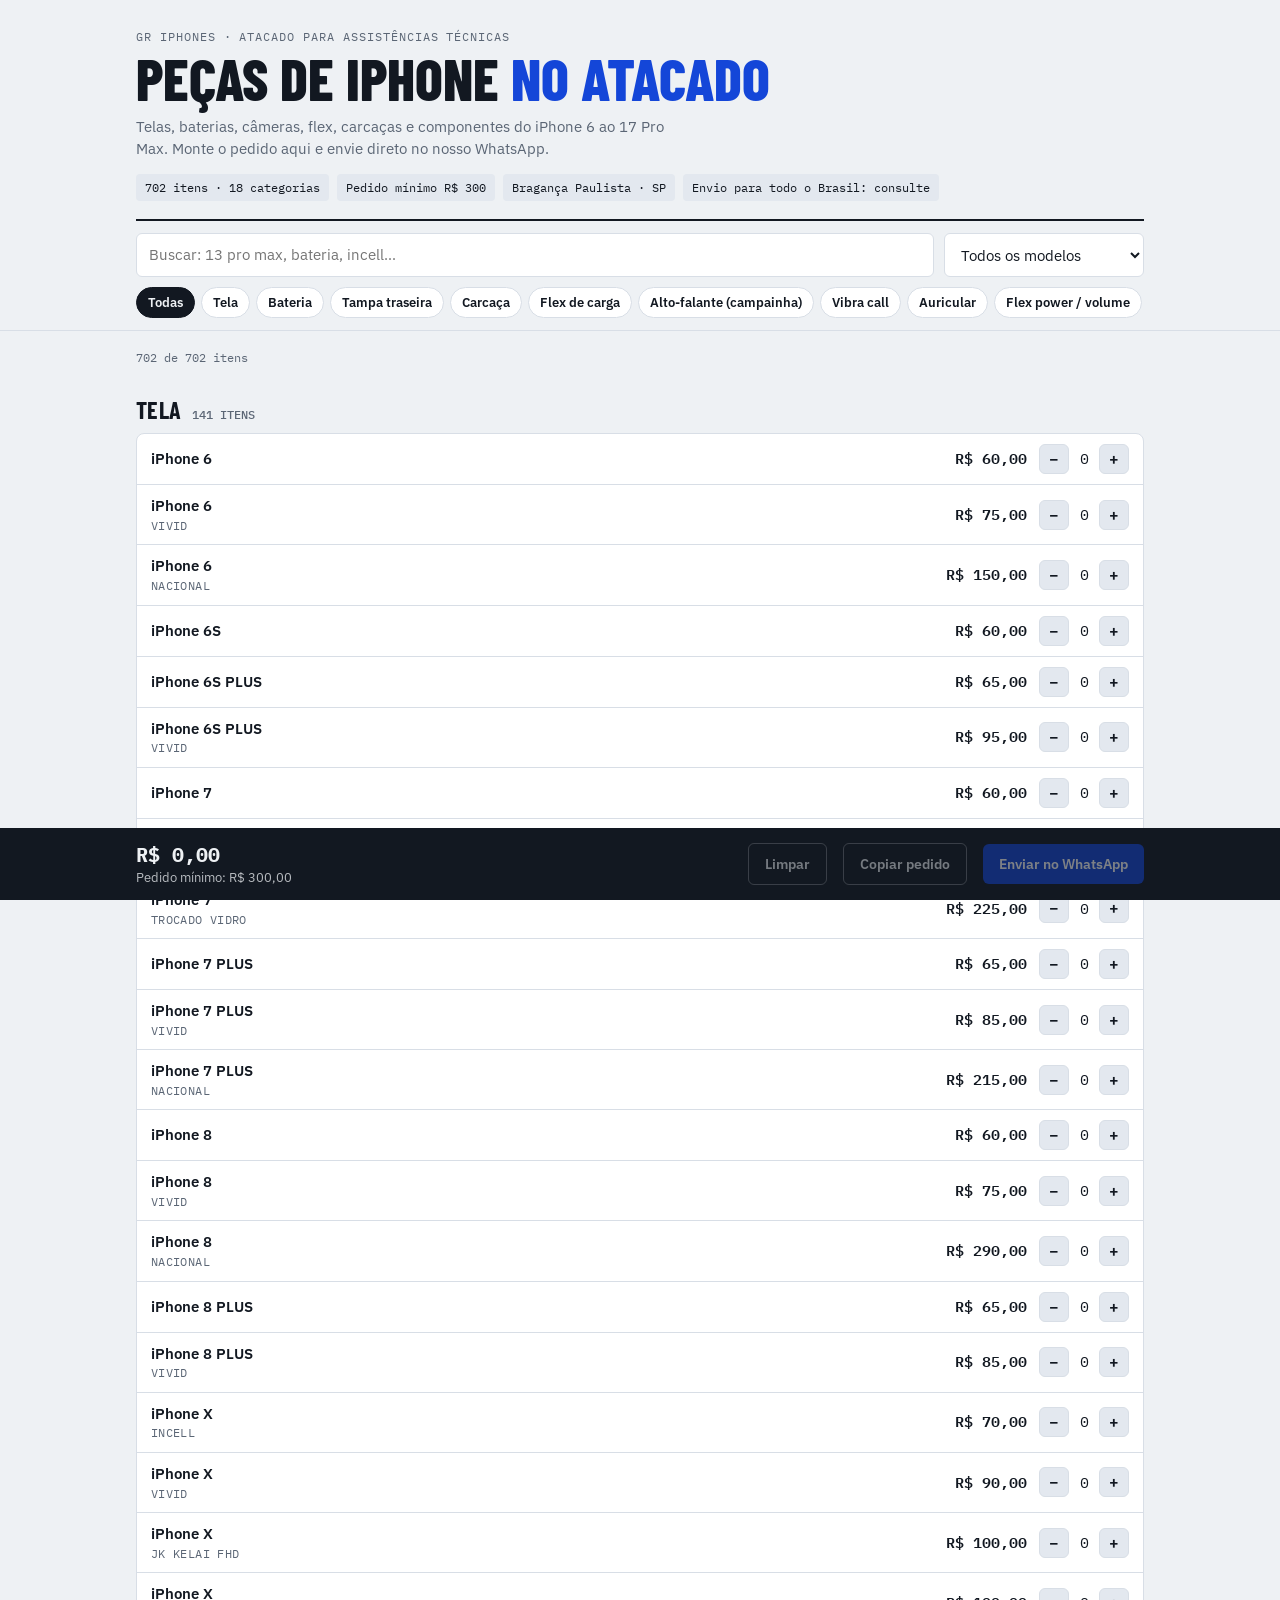
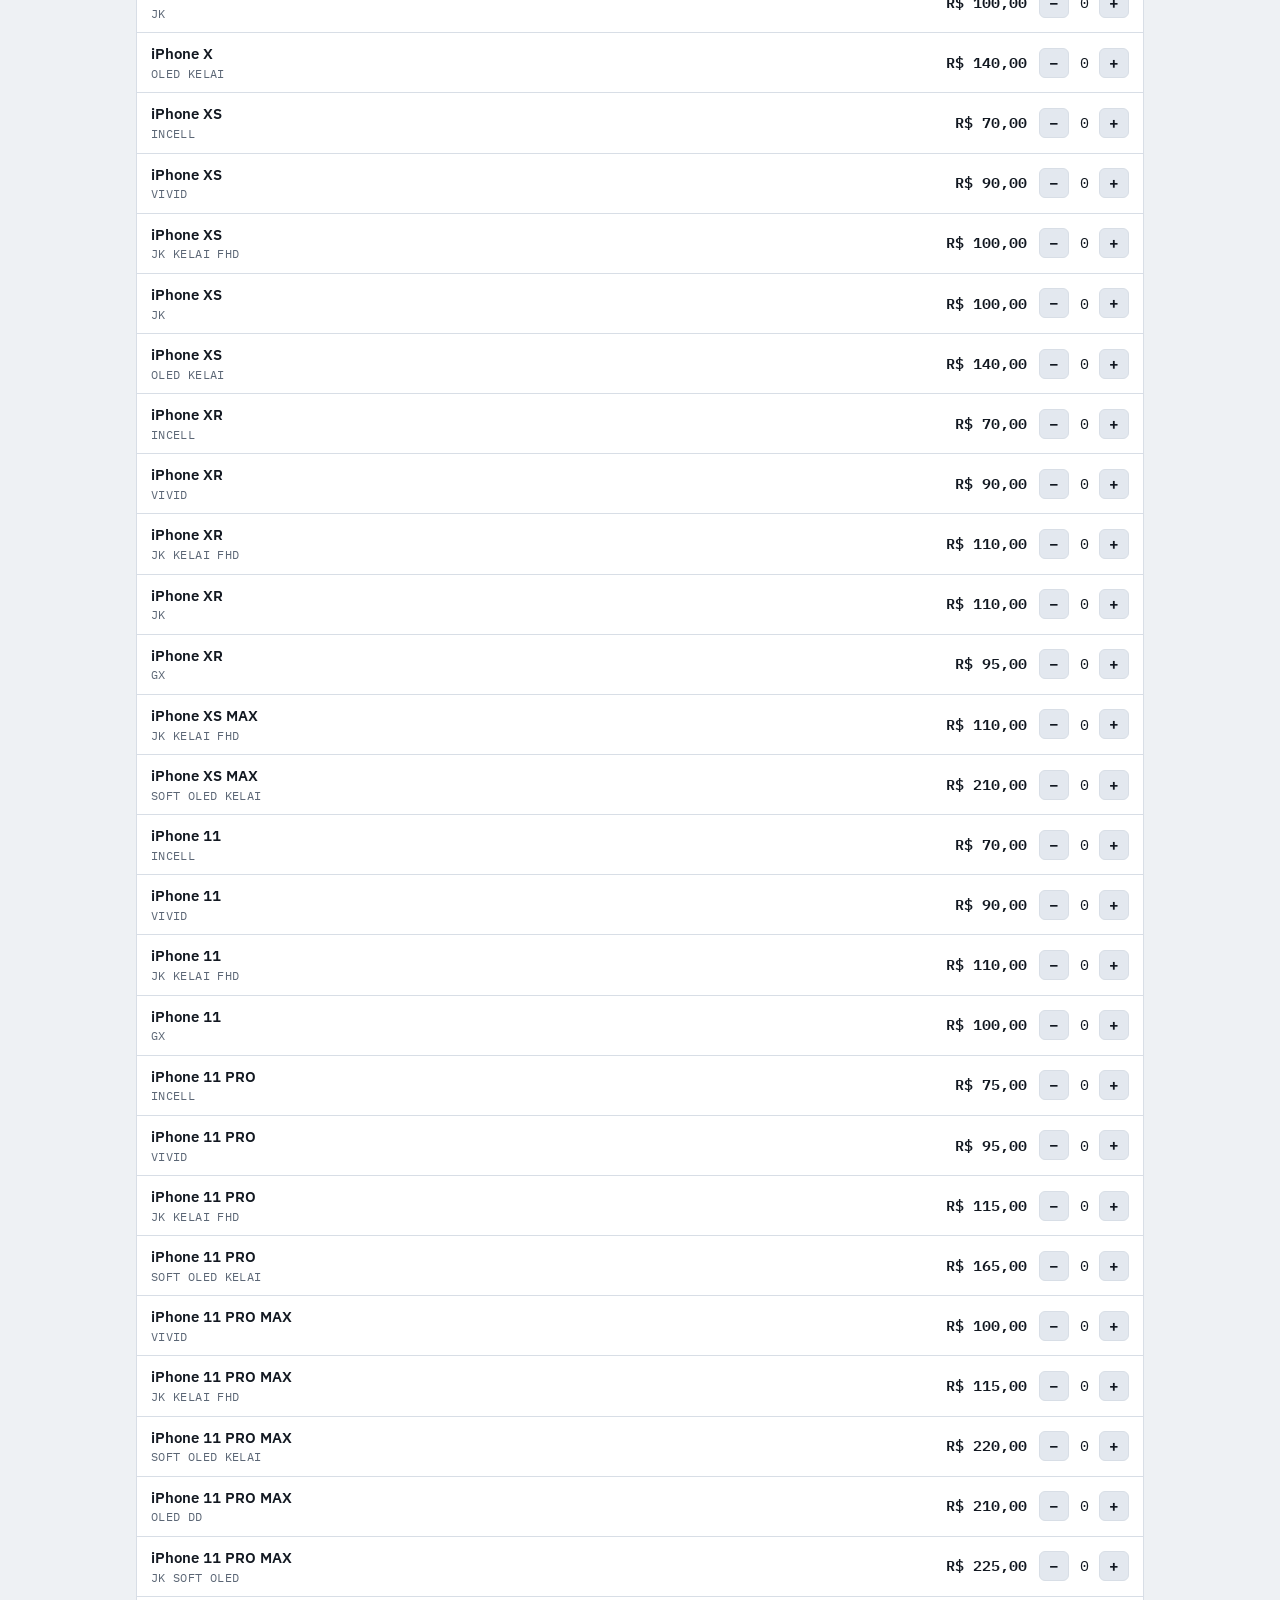
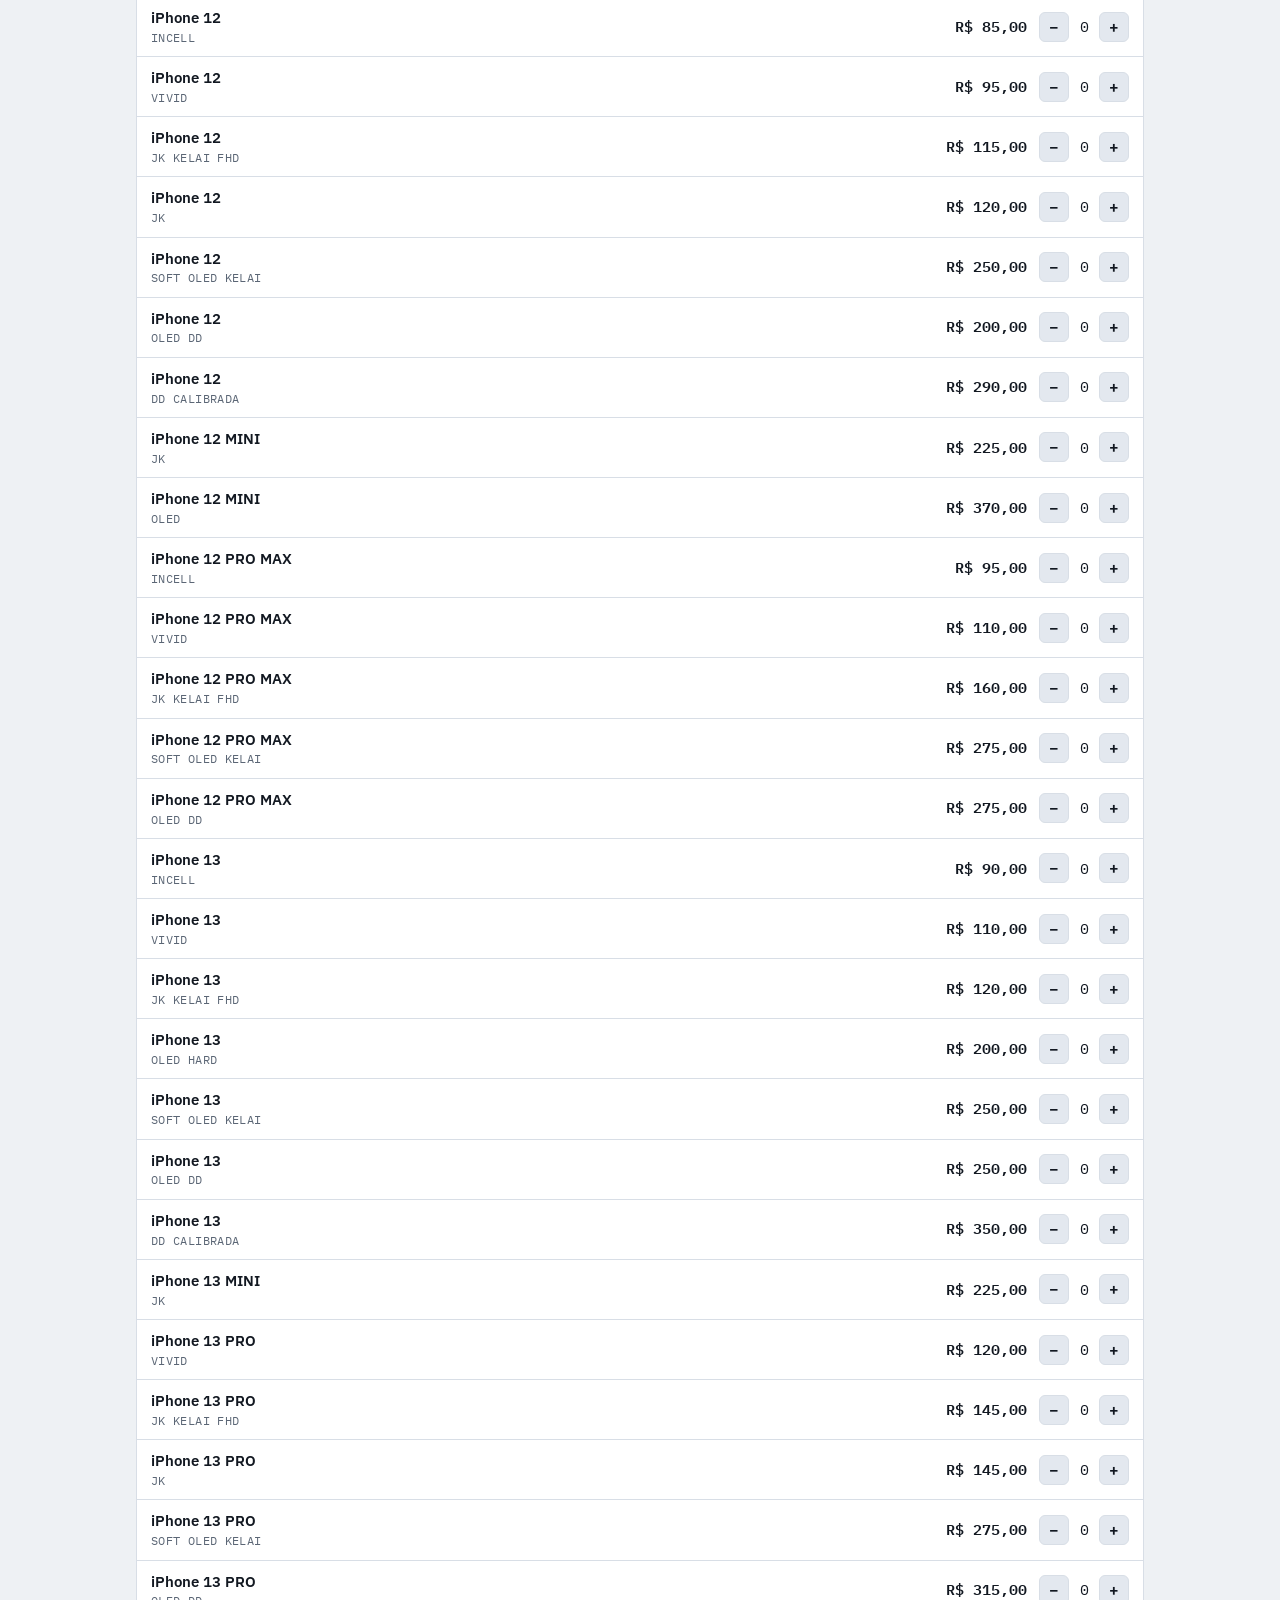
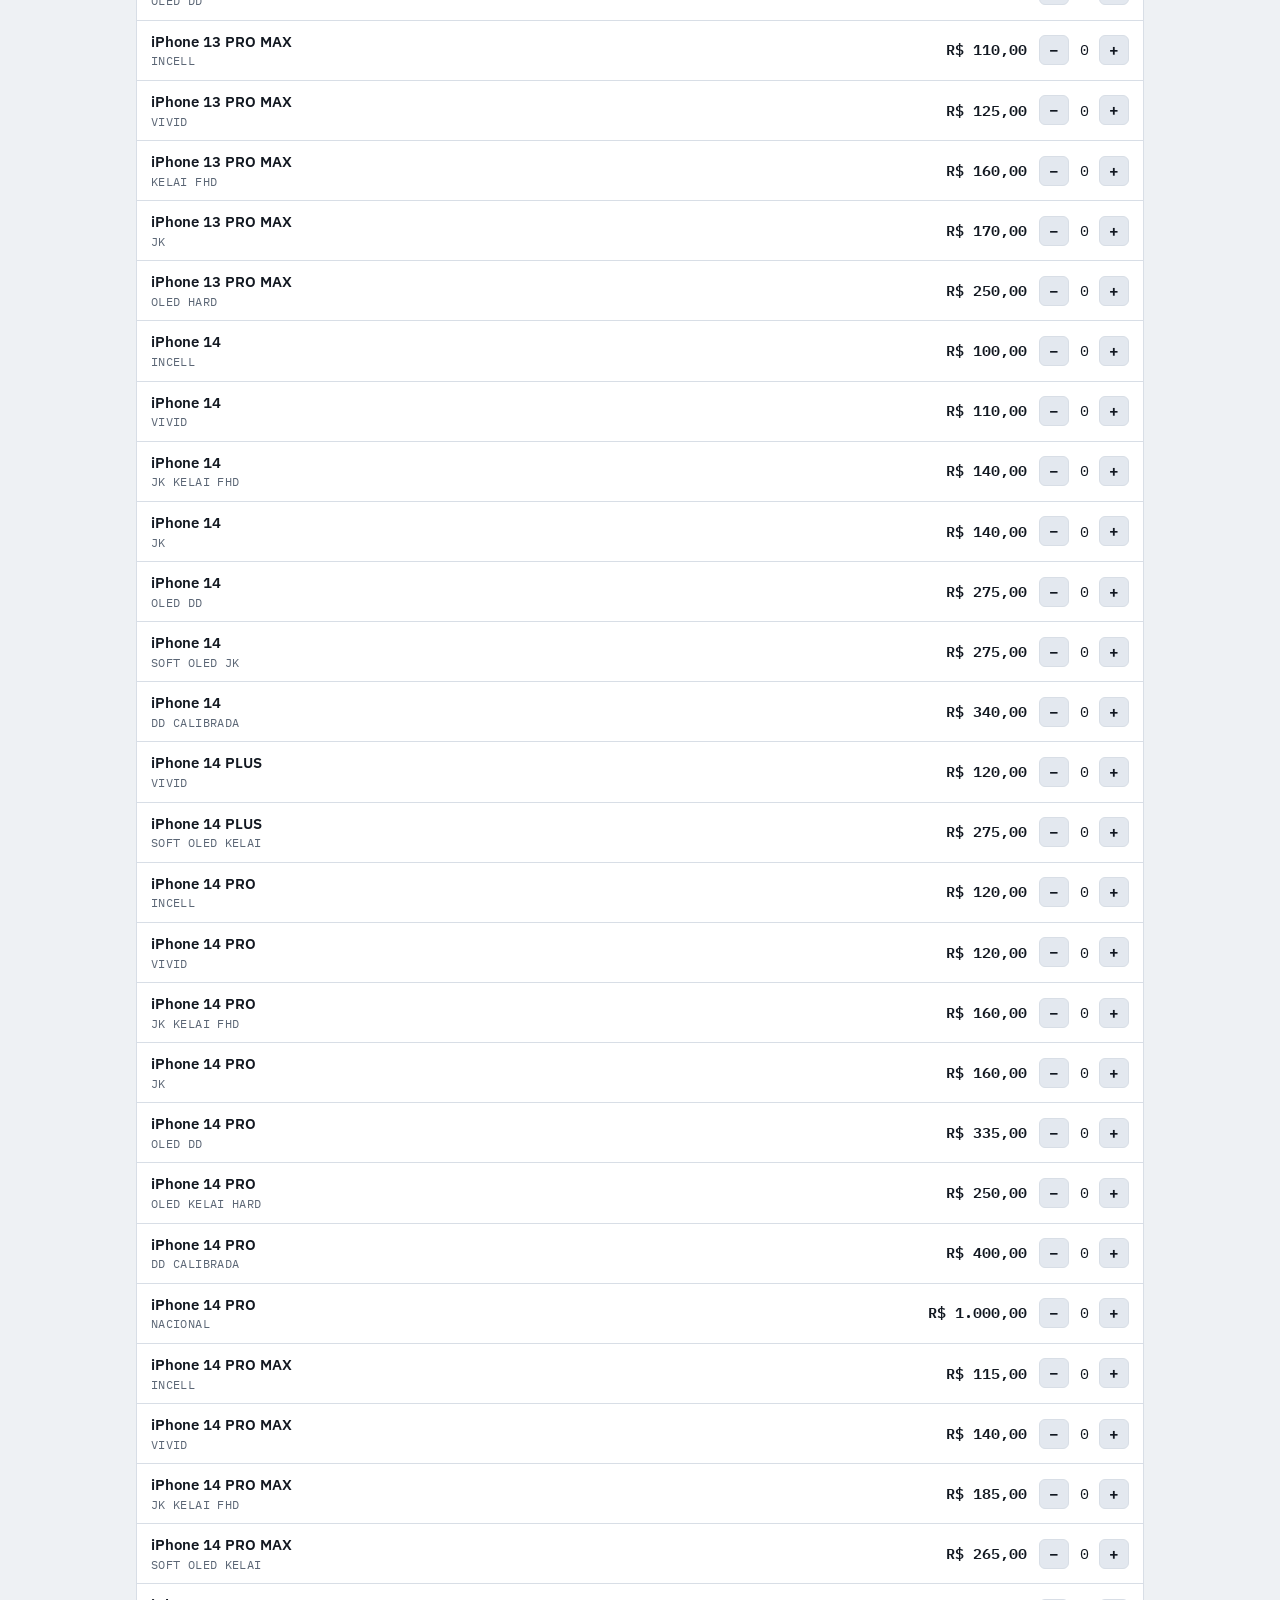
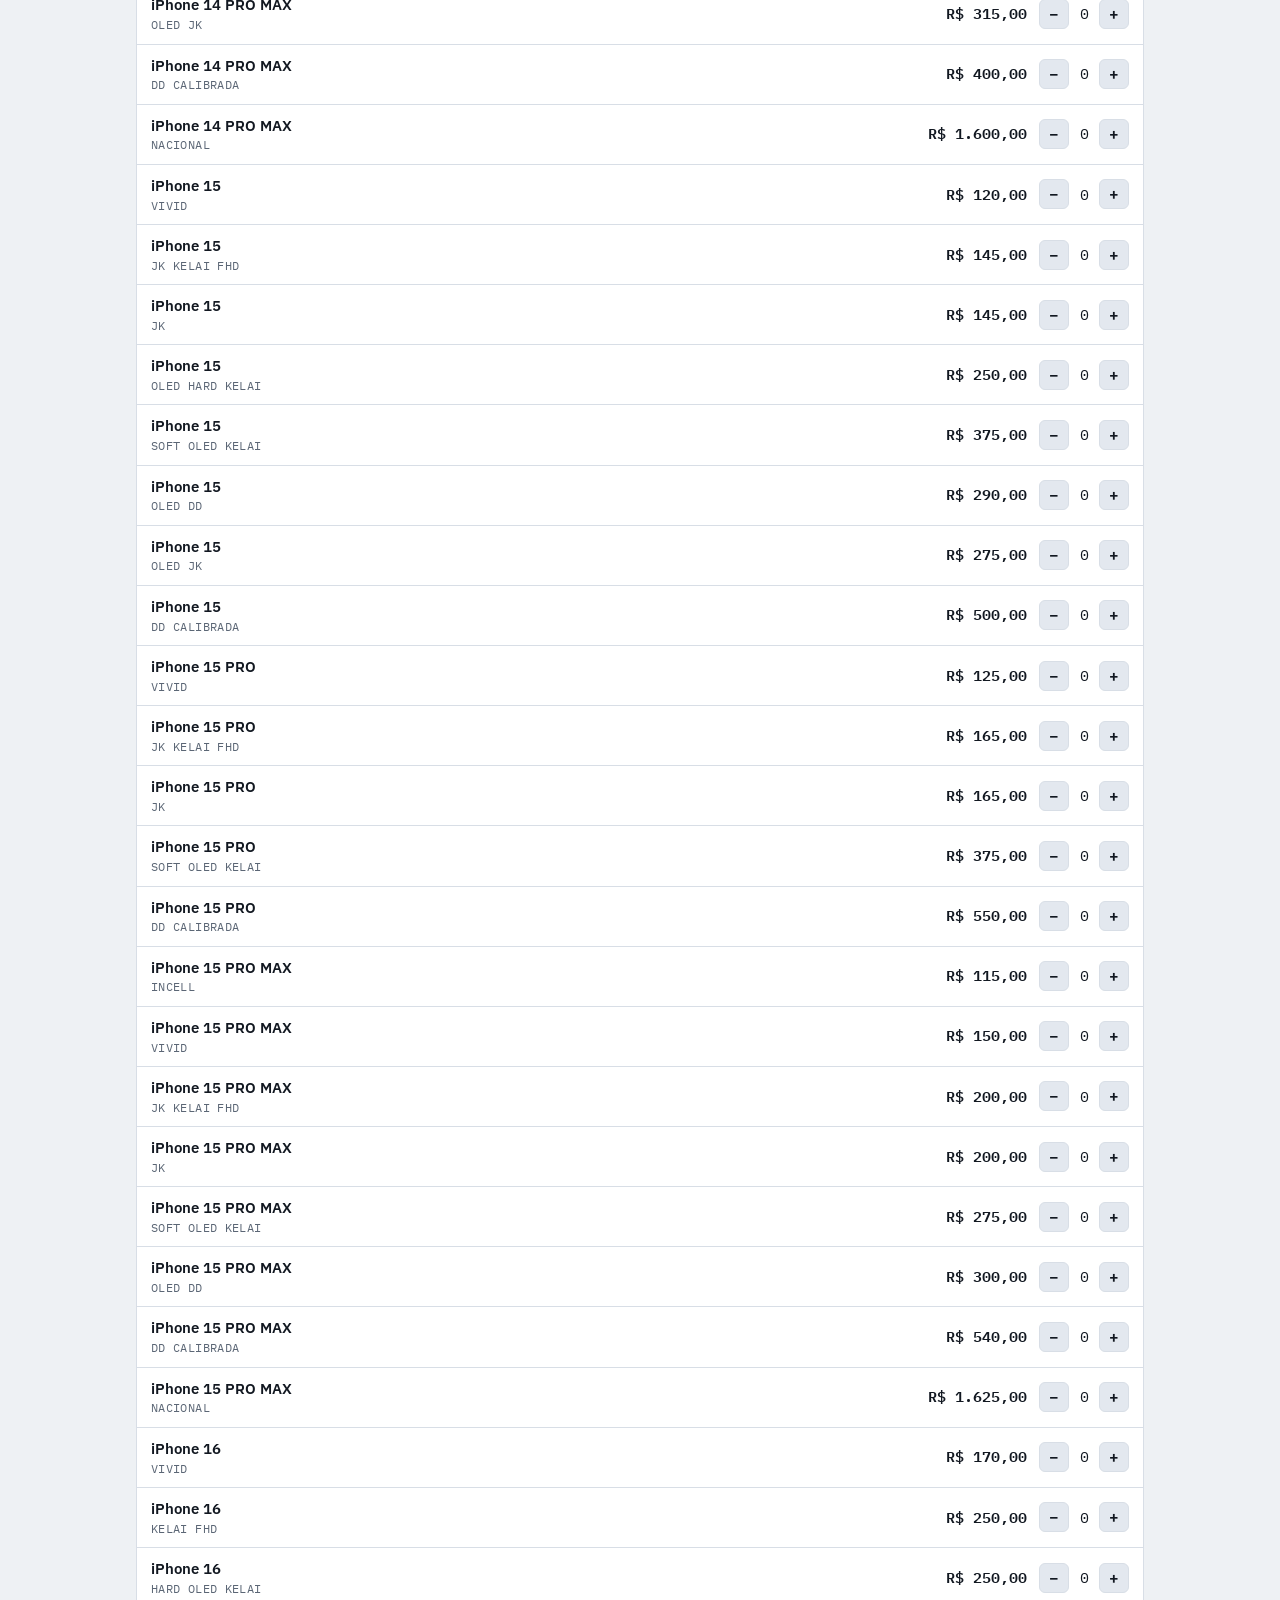
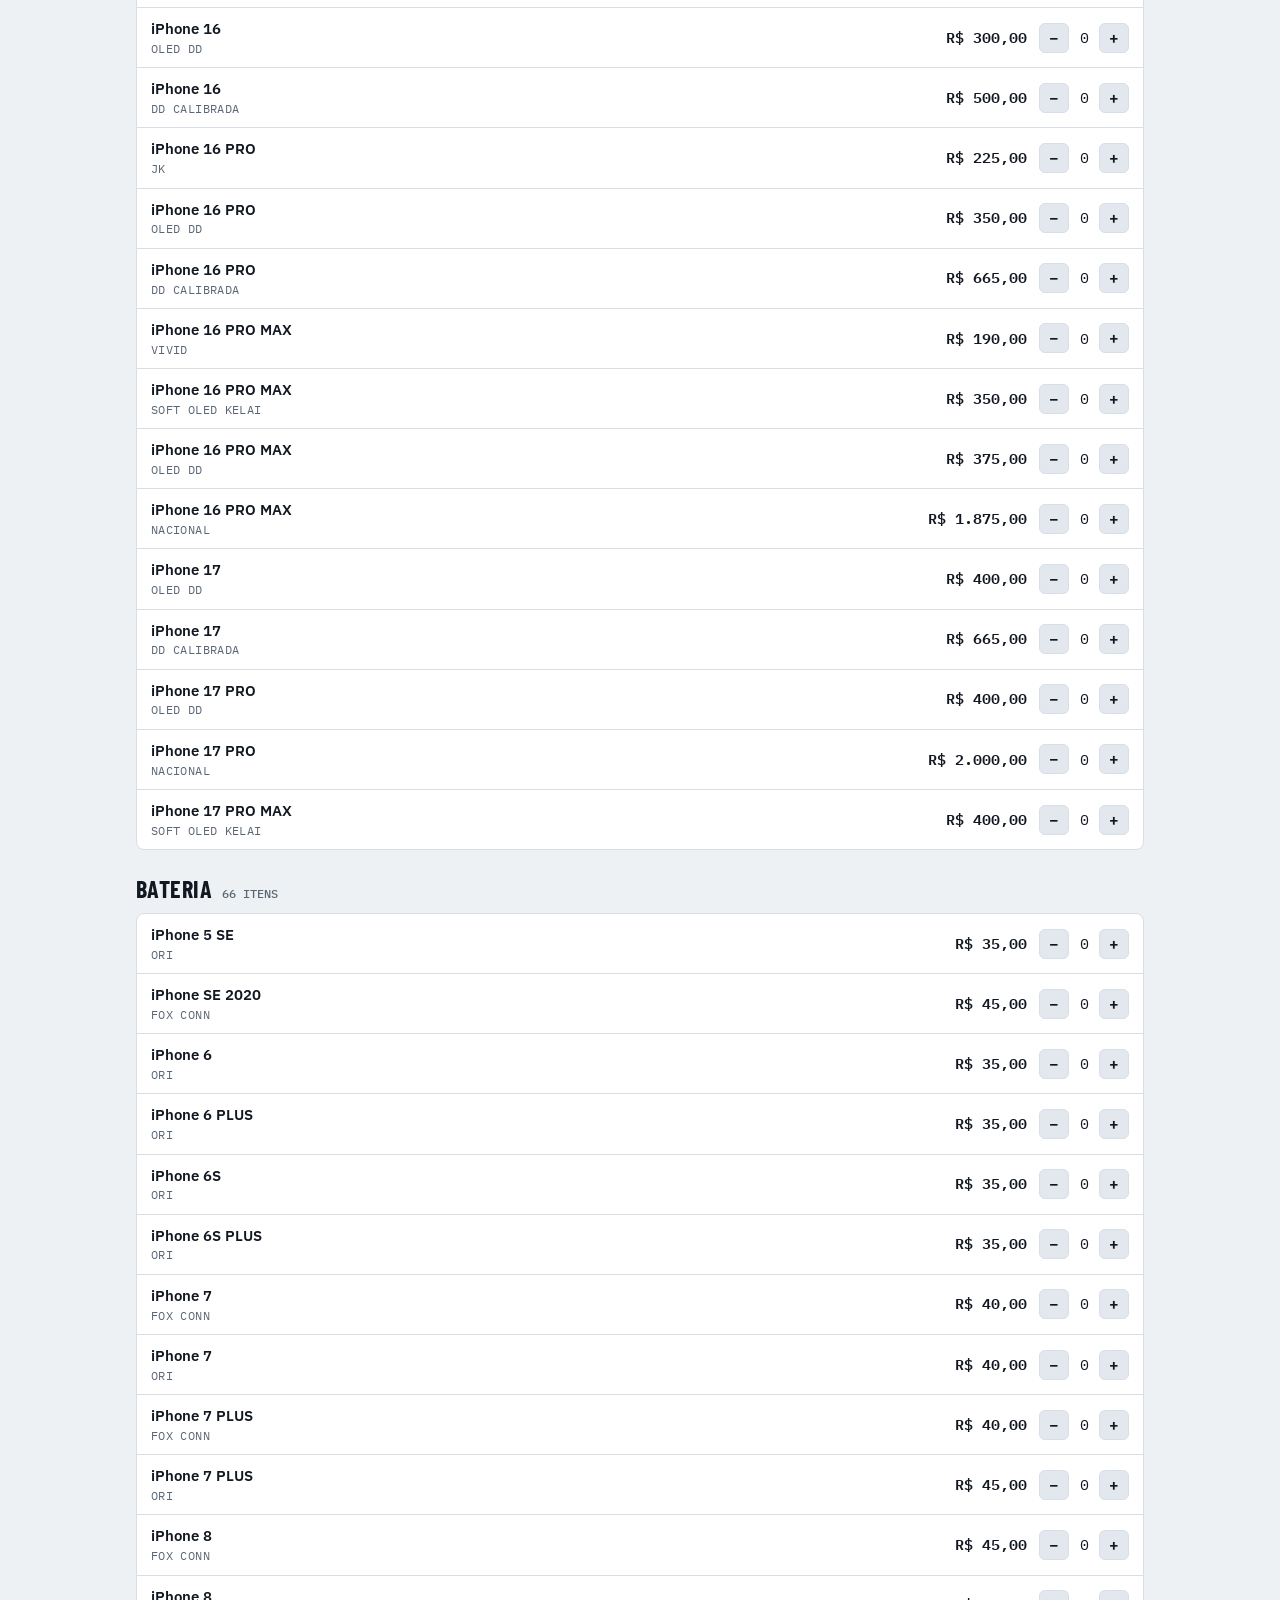
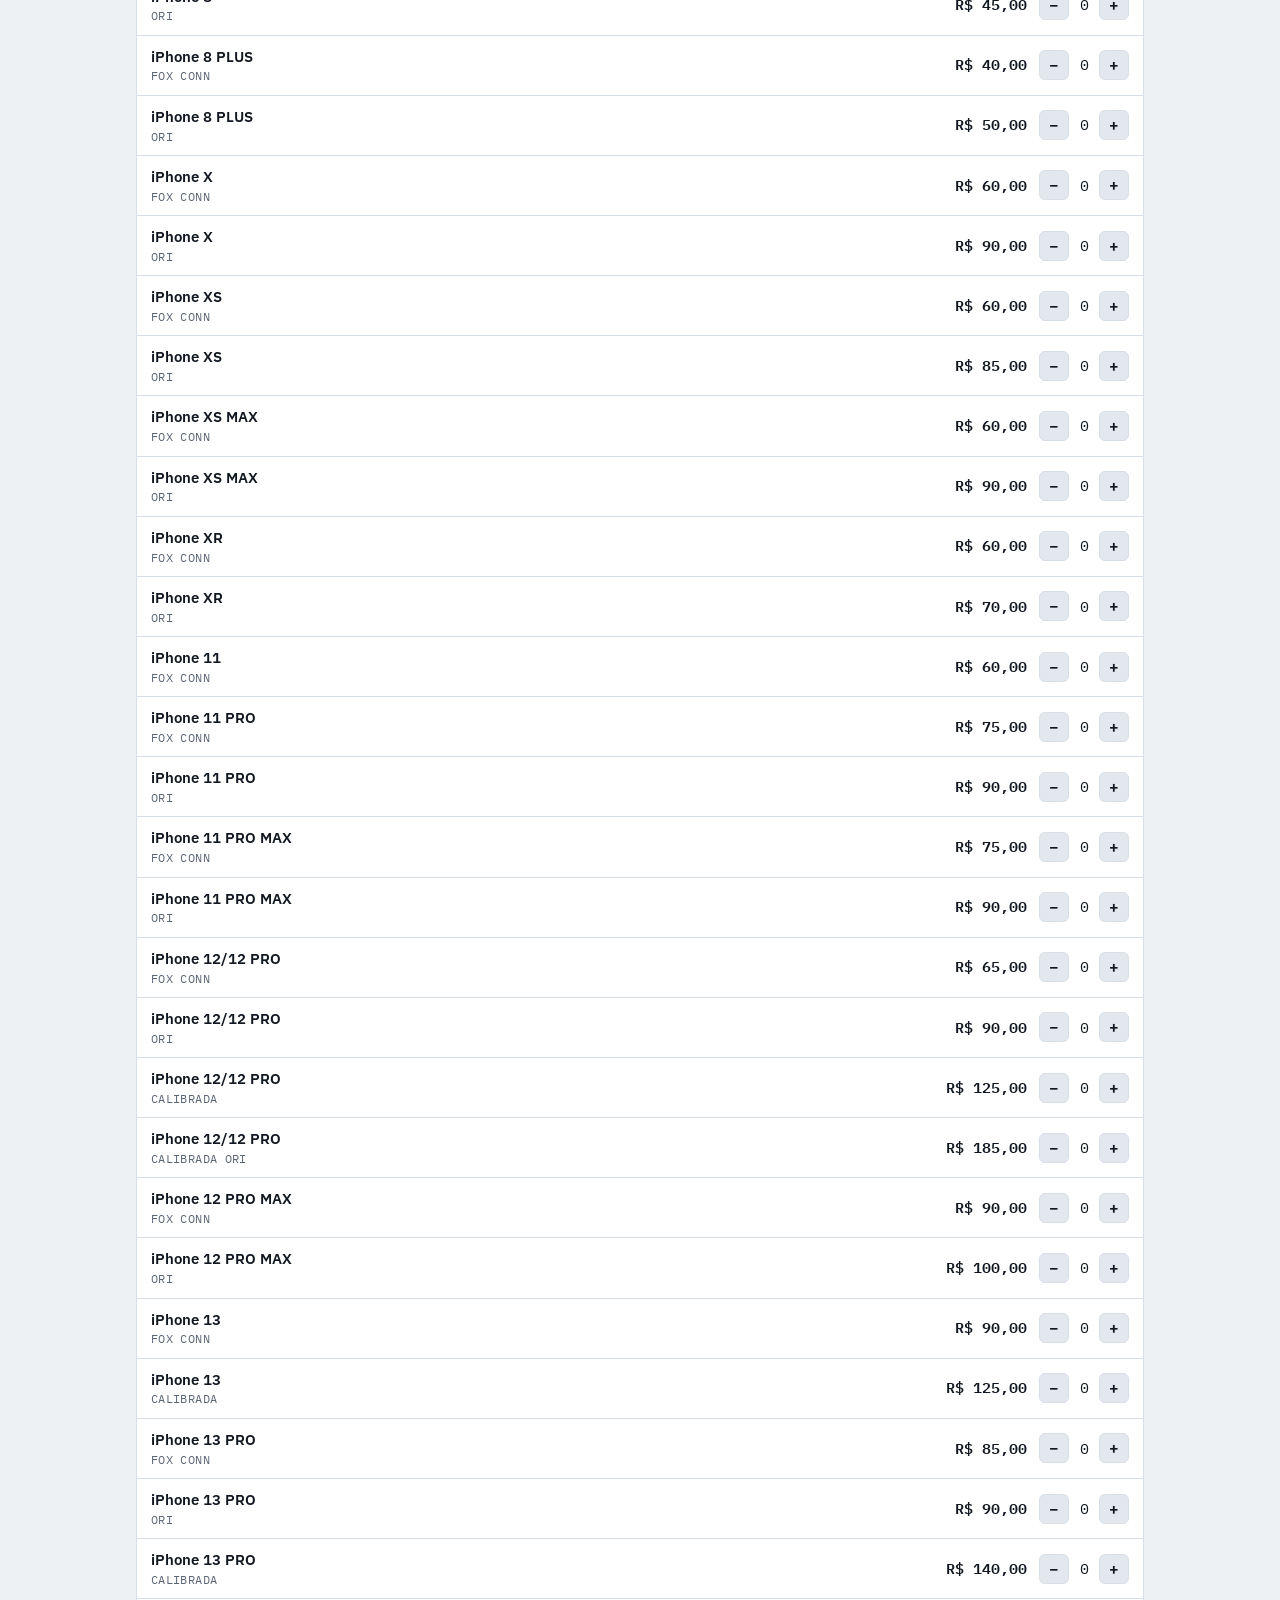
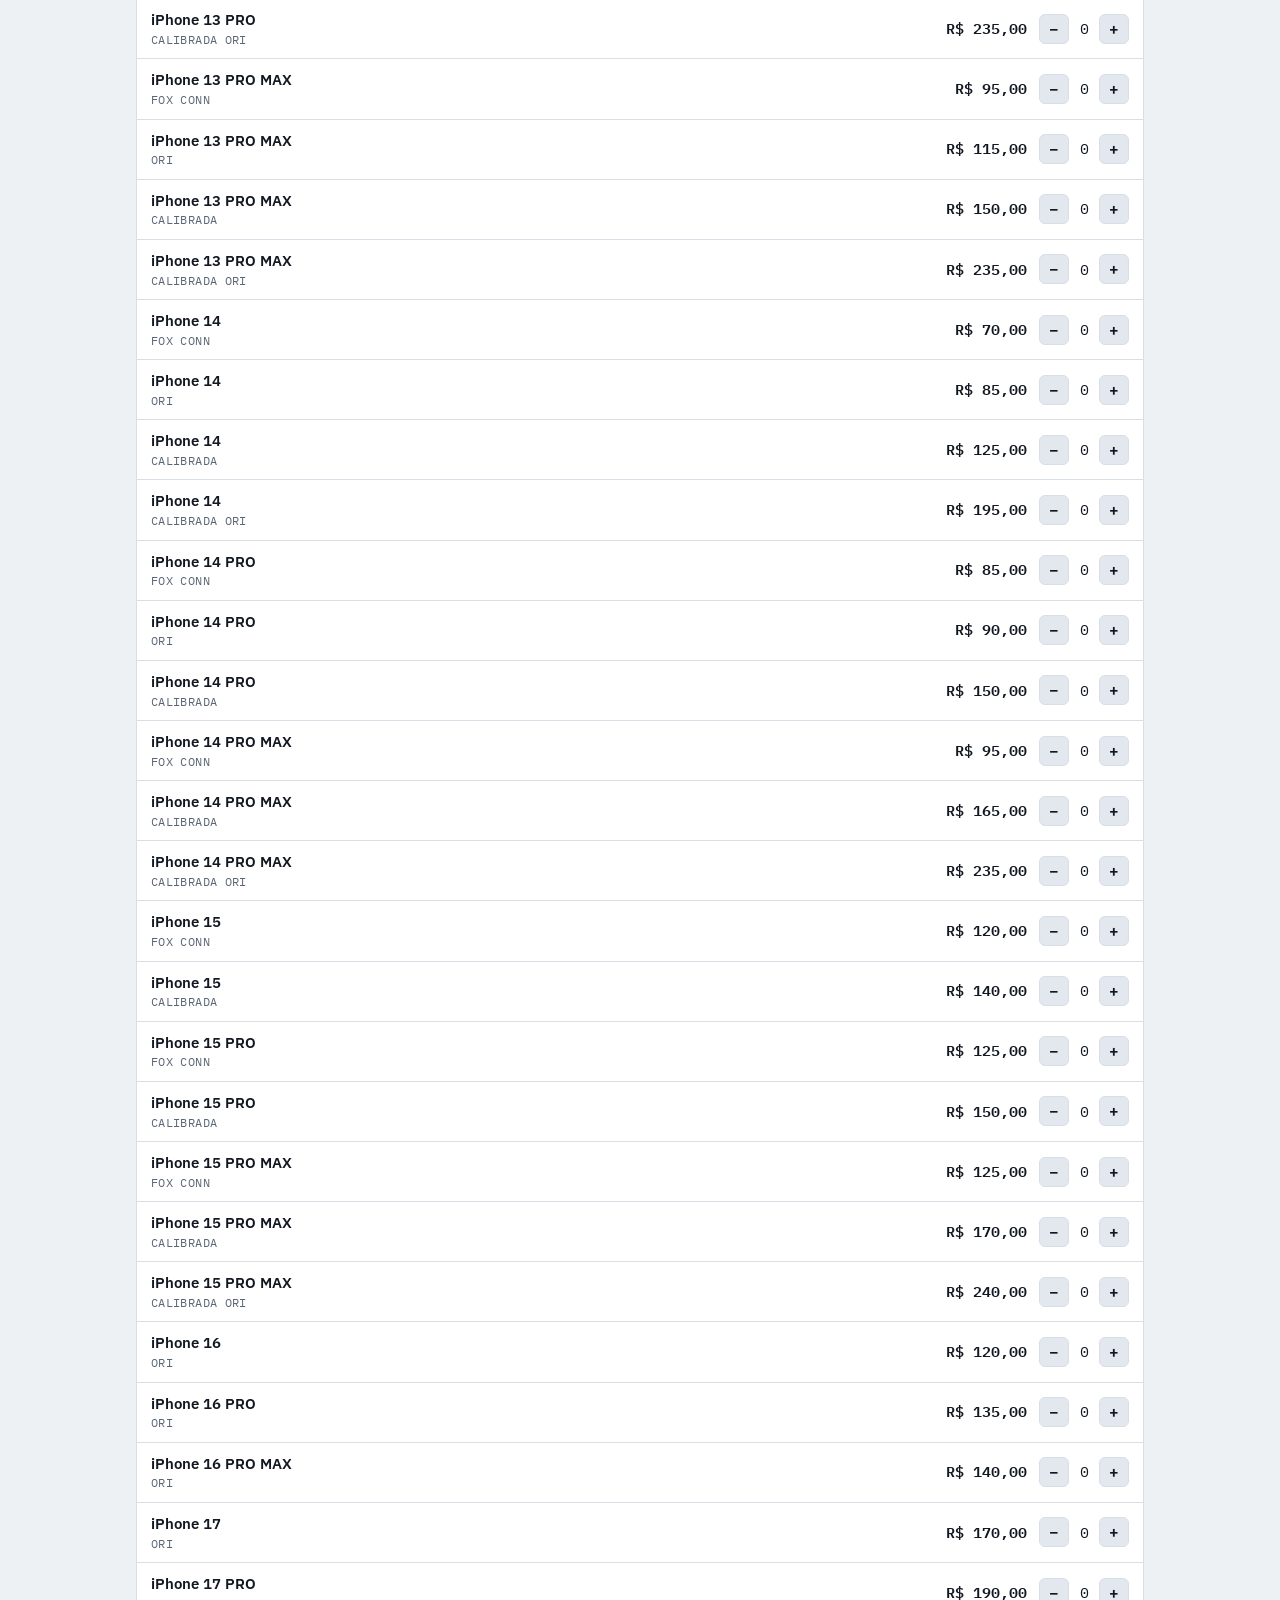
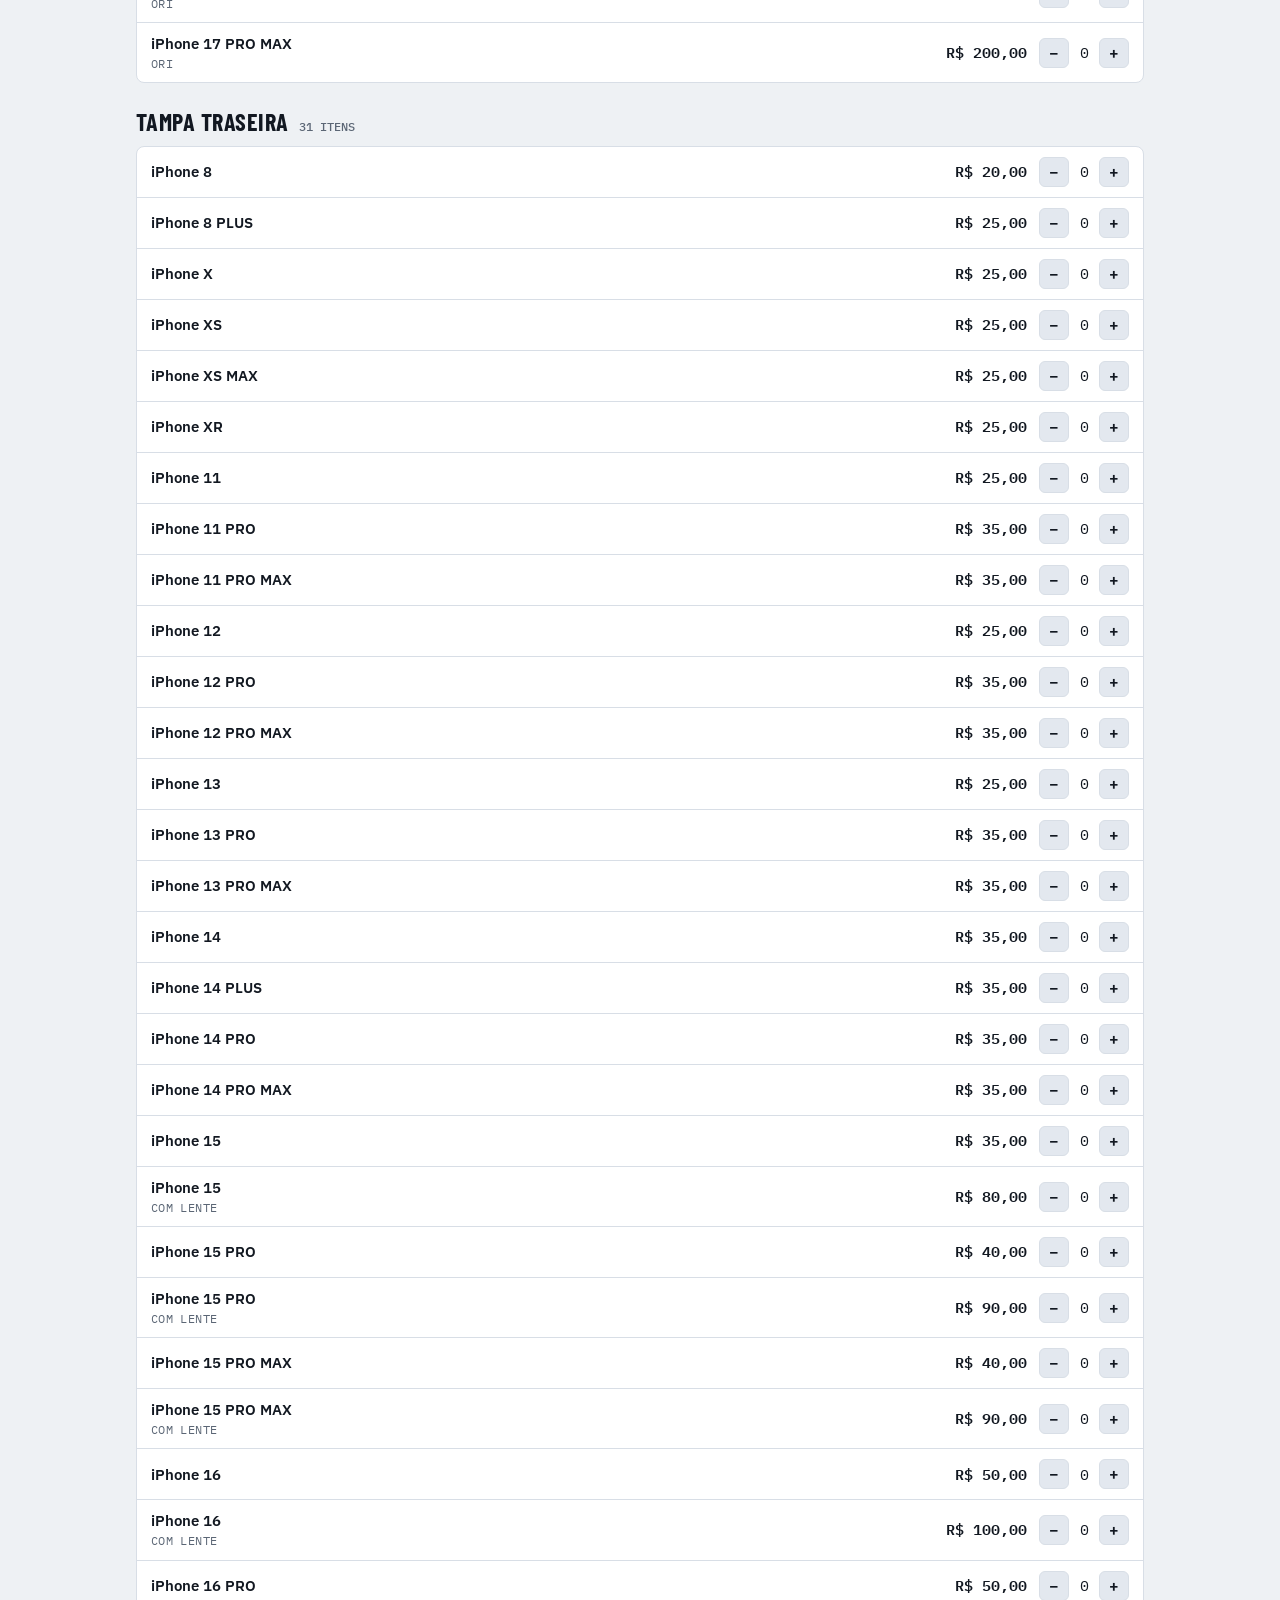
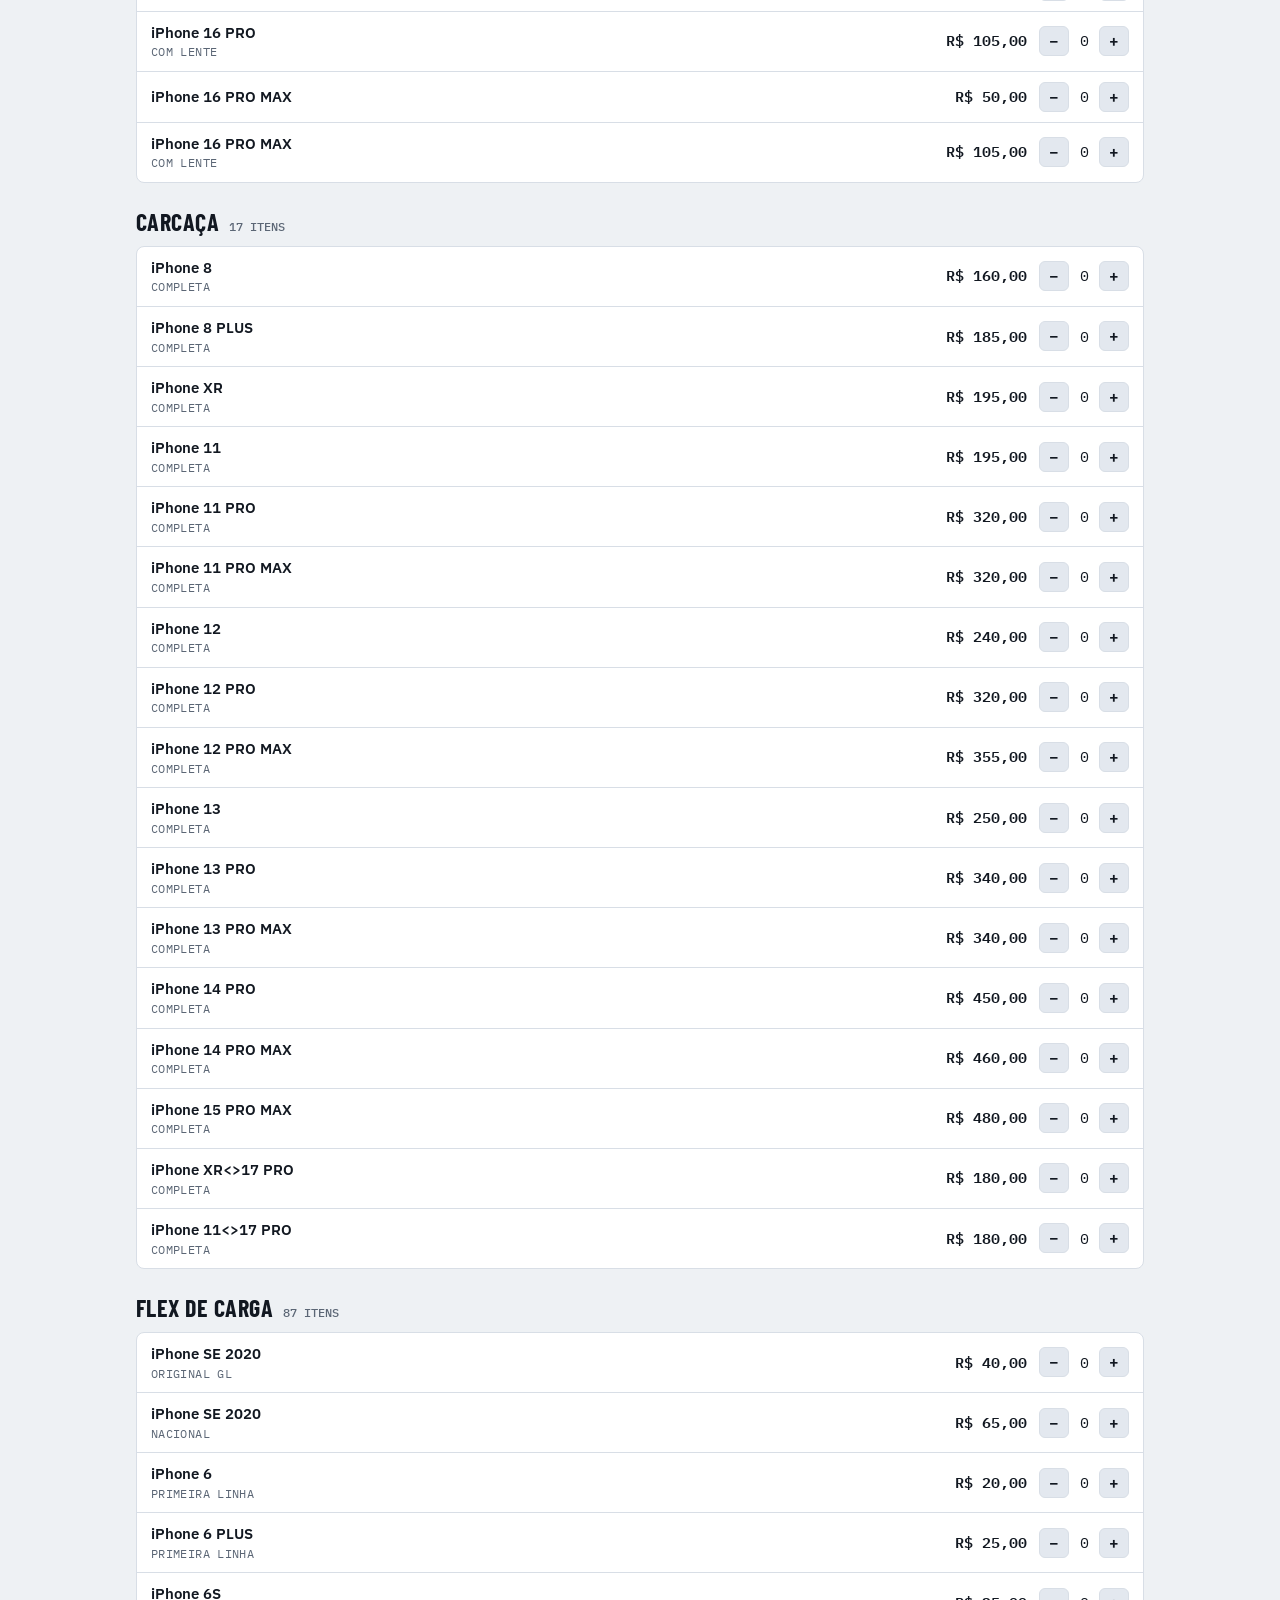
==== atacado/index.html @ 5d6a0f43 "Adiciona catálogo de peças no atacado em /atacado Co-Authored-By: Claude Opus 5.5 <noreply@anthropic" ====
<!doctype html>
<html lang="pt-BR"><head><meta charset="utf-8"><meta name="viewport" content="width=device-width,initial-scale=1,viewport-fit=cover">
<style>body{margin:0}</style>
<title>GR Peças iPhone Atacado</title>
<link rel="preconnect" href="https://fonts.googleapis.com">
<link rel="stylesheet" href="https://fonts.googleapis.com/css2?family=Barlow+Condensed:wght@600;700;800&family=IBM+Plex+Sans:wght@400;500;600&family=IBM+Plex+Mono:wght@500;600&display=swap">
<style>
/* Layout: balcão de distribuidora — cabeçalho tipo etiqueta, filtros fixos, lista densa de peças, carrinho de pedido no rodapé */
:root{
  --bg:#eef1f4; --surface:#ffffff; --ink:#121821; --muted:#5b6675; --line:#d8dee6;
  --accent:#1446d8; --accent-ink:#ffffff; --chip:#e3e8ef; --ok:#0f7a4d;
  --display:"Barlow Condensed","Arial Narrow",Arial,sans-serif;
  --body:"IBM Plex Sans",system-ui,-apple-system,Segoe UI,Roboto,sans-serif;
  --mono:"IBM Plex Mono",ui-monospace,Menlo,Consolas,monospace;
}
@media (prefers-color-scheme:dark){:root:not([data-theme="light"]){
  --bg:#0e131a; --surface:#161d27; --ink:#e8edf3; --muted:#9aa6b5; --line:#263140;
  --accent:#5b84ff; --accent-ink:#0b1020; --chip:#1f2835; --ok:#3fc48a; color-scheme:dark}}
:root[data-theme="dark"]{
  --bg:#0e131a; --surface:#161d27; --ink:#e8edf3; --muted:#9aa6b5; --line:#263140;
  --accent:#5b84ff; --accent-ink:#0b1020; --chip:#1f2835; --ok:#3fc48a; color-scheme:dark}
*{box-sizing:border-box}
body{background:var(--bg);color:var(--ink);font-family:var(--body);font-size:15px;line-height:1.45}
.wrap{max-width:1040px;margin:0 auto;padding-left:max(16px,env(safe-area-inset-left,0px));padding-right:max(16px,env(safe-area-inset-right,0px))}
header.top{padding-block:28px 18px;border-bottom:2px solid var(--ink)}
.eyebrow{font-family:var(--mono);font-size:12px;letter-spacing:.08em;text-transform:uppercase;color:var(--muted)}
h1{font-family:var(--display);font-weight:800;font-size:clamp(34px,7vw,58px);line-height:.95;margin:6px 0 10px;text-transform:uppercase;text-wrap:balance}
h1 span{color:var(--accent)}
.lead{max-width:62ch;color:var(--muted);margin:0}
.facts{display:flex;flex-wrap:wrap;gap:8px;margin-top:14px}
.fact{font-family:var(--mono);font-size:12px;background:var(--chip);border-radius:4px;padding:5px 9px}
.bar{position:sticky;top:env(safe-area-inset-top,0px);z-index:5;background:var(--bg);padding-block:12px;border-bottom:1px solid var(--line)}
body::before{content:"";position:fixed;inset:0 0 auto;height:env(safe-area-inset-top,0px);z-index:10;background:var(--bg)}
.controls{display:grid;grid-template-columns:1fr 200px;gap:10px}
@media (max-width:560px){.controls{grid-template-columns:1fr}}
input[type=search],select{width:100%;font:inherit;padding:10px 12px;border:1px solid var(--line);border-radius:6px;background:var(--surface);color:var(--ink)}
input:focus-visible,select:focus-visible,button:focus-visible{outline:2px solid var(--accent);outline-offset:2px}
.chips{display:flex;gap:6px;overflow-x:auto;padding-top:10px;scrollbar-width:thin}
.chip{flex:none;font:600 13px var(--body);border:1px solid var(--line);background:var(--surface);color:var(--ink);padding:6px 11px;border-radius:999px;cursor:pointer}
.chip[aria-pressed="true"]{background:var(--ink);color:var(--bg);border-color:var(--ink)}
main{padding-block:8px 140px}
.count{font-family:var(--mono);font-size:12px;color:var(--muted);padding:10px 0 4px}
.group h2{font-family:var(--display);font-weight:700;font-size:24px;text-transform:uppercase;letter-spacing:.02em;margin:22px 0 6px;display:flex;align-items:baseline;gap:10px}
.group h2 small{font-family:var(--mono);font-size:12px;color:var(--muted);font-weight:500;letter-spacing:0}
.list{background:var(--surface);border:1px solid var(--line);border-radius:8px;overflow:hidden}
.row{display:grid;grid-template-columns:minmax(0,1fr) auto auto;gap:12px;align-items:center;padding:10px 14px;border-top:1px solid var(--line)}
.row:first-child{border-top:0}
.mdl{font-weight:600}
.typ{font-family:var(--mono);font-size:12px;color:var(--muted);text-transform:uppercase;letter-spacing:.03em}
.price{font-family:var(--mono);font-weight:600;font-variant-numeric:tabular-nums;text-align:right;min-width:86px}
.qty{display:flex;align-items:center;gap:4px}
.qty button{width:30px;height:30px;border-radius:6px;border:1px solid var(--line);background:var(--chip);color:var(--ink);font:600 16px var(--body);cursor:pointer}
.qty output{min-width:22px;text-align:center;font-family:var(--mono);font-variant-numeric:tabular-nums}
.row.on{background:color-mix(in srgb,var(--accent) 8%,var(--surface))}
.empty{padding:30px;text-align:center;color:var(--muted)}
.cart{position:fixed;left:0;right:0;bottom:0;z-index:6;background:var(--ink);color:var(--bg);padding-bottom:env(safe-area-inset-bottom,0px)}
.cart .wrap{display:flex;flex-wrap:wrap;align-items:center;gap:10px 16px;padding-block:12px}
.cart .sum{flex:1 1 200px;min-width:0}
.cart .sum b{font-family:var(--mono);font-size:20px;font-variant-numeric:tabular-nums}
.cart .sum div{font-size:13px;opacity:.75}
.btn{font:600 14px var(--body);border-radius:6px;padding:11px 16px;border:0;cursor:pointer;text-decoration:none;display:inline-flex;align-items:center}
.btn.primary{background:var(--accent);color:var(--accent-ink)}
.btn.ghost{background:transparent;color:var(--bg);border:1px solid color-mix(in srgb,var(--bg) 40%,transparent)}
.btn[disabled]{opacity:.45;cursor:not-allowed}
.toast{position:fixed;left:50%;bottom:calc(86px + env(safe-area-inset-bottom,0px));transform:translateX(-50%);background:var(--ok);color:#fff;padding:9px 14px;border-radius:6px;font-weight:600;font-size:14px}
footer{color:var(--muted);font-size:13px;padding-block:24px;max-width:70ch}
textarea{width:100%;font:13px var(--mono);margin-top:8px}
@media (prefers-reduced-motion:reduce){*{transition:none!important}}
</style></head><body>

<div class="wrap">
  <header class="top">
    <div class="eyebrow">GR iPhones · Atacado para assistências técnicas</div>
    <h1>Peças de iPhone <span>no atacado</span></h1>
    <p class="lead">Telas, baterias, câmeras, flex, carcaças e componentes do iPhone 6 ao 17 Pro Max. Monte o pedido aqui e envie direto no nosso WhatsApp.</p>
    <div class="facts"><span class="fact" id="f-total"></span><span class="fact">Pedido mínimo R$ 300</span><span class="fact">Bragança Paulista · SP</span><span class="fact">Envio para todo o Brasil: consulte</span></div>
  </header>
</div>

<div class="bar"><div class="wrap">
  <div class="controls">
    <input type="search" id="q" placeholder="Buscar: 13 pro max, bateria, incell…" aria-label="Buscar peça">
    <select id="model" aria-label="Filtrar por modelo"><option value="">Todos os modelos</option></select>
  </div>
  <div class="chips" id="chips" role="toolbar" aria-label="Categorias"></div>
</div></div>

<main class="wrap">
  <div class="count" id="count"></div>
  <div id="out"></div>
  <footer>
    Preços em reais por unidade, válidos para lojistas e assistências técnicas. Pedido mínimo de R$ 300. Preços e estoque sujeitos a alteração; confirme no WhatsApp ao fechar o pedido. Condições de frete, pagamento e garantia são informadas no atendimento.
  </footer>
</main>

<div class="cart" id="cart"><div class="wrap">
  <div class="sum"><b id="c-total">R$ 0,00</b><div id="c-items">Nenhuma peça no pedido</div></div>
  <button class="btn ghost" id="b-clear" disabled>Limpar</button>
  <button class="btn ghost" id="b-copy" disabled>Copiar pedido</button>
  <a class="btn primary" id="b-wa" href="#" target="_blank" rel="noopener" aria-disabled="true">Enviar no WhatsApp</a>
</div></div>
<div class="toast" id="toast" hidden></div>

<script>
const WHATSAPP = "5511943977223";
const MINIMO = 300; // número da GR com DDI, só dígitos. Vazio = só copiar pedido.
const DATA = [["Tela","6","",60],["Tela","6","VIVID",75],["Tela","6","NACIONAL",150],["Tela","6S","",60],["Tela","6S PLUS","",65],["Tela","6S PLUS","VIVID",95],["Tela","7","",60],["Tela","7","VIVID",75],["Tela","7","TROCADO VIDRO",225],["Tela","7 PLUS","",65],["Tela","7 PLUS","VIVID",85],["Tela","7 PLUS","NACIONAL",215],["Tela","8","",60],["Tela","8","VIVID",75],["Tela","8","NACIONAL",290],["Tela","8 PLUS","",65],["Tela","8 PLUS","VIVID",85],["Tela","X","INCELL",70],["Tela","X","VIVID",90],["Tela","X","JK KELAI FHD",100],["Tela","X","JK",100],["Tela","X","OLED KELAI",140],["Tela","XS","INCELL",70],["Tela","XS","VIVID",90],["Tela","XS","JK KELAI FHD",100],["Tela","XS","JK",100],["Tela","XS","OLED KELAI",140],["Tela","XR","INCELL",70],["Tela","XR","VIVID",90],["Tela","XR","JK KELAI FHD",110],["Tela","XR","JK",110],["Tela","XR","GX",95],["Tela","XS MAX","JK KELAI FHD",110],["Tela","XS MAX","SOFT OLED KELAI",210],["Tela","11","INCELL",70],["Tela","11","VIVID",90],["Tela","11","JK KELAI FHD",110],["Tela","11","GX",100],["Tela","11 PRO","INCELL",75],["Tela","11 PRO","VIVID",95],["Tela","11 PRO","JK KELAI FHD",115],["Tela","11 PRO","SOFT OLED KELAI",165],["Tela","11 PRO MAX","VIVID",100],["Tela","11 PRO MAX","JK KELAI FHD",115],["Tela","11 PRO MAX","SOFT OLED KELAI",220],["Tela","11 PRO MAX","OLED DD",210],["Tela","11 PRO MAX","JK SOFT OLED",225],["Tela","12","INCELL",85],["Tela","12","VIVID",95],["Tela","12","JK KELAI FHD",115],["Tela","12","JK",120],["Tela","12","SOFT OLED KELAI",250],["Tela","12","OLED DD",200],["Tela","12","DD CALIBRADA",290],["Tela","12 MINI","JK",225],["Tela","12 MINI","OLED",370],["Tela","12 PRO MAX","INCELL",95],["Tela","12 PRO MAX","VIVID",110],["Tela","12 PRO MAX","JK KELAI FHD",160],["Tela","12 PRO MAX","SOFT OLED KELAI",275],["Tela","12 PRO MAX","OLED DD",275],["Tela","13","INCELL",90],["Tela","13","VIVID",110],["Tela","13","JK KELAI FHD",120],["Tela","13","OLED HARD",200],["Tela","13","SOFT OLED KELAI",250],["Tela","13","OLED DD",250],["Tela","13","DD CALIBRADA",350],["Tela","13 MINI","JK",225],["Tela","13 PRO","VIVID",120],["Tela","13 PRO","JK KELAI FHD",145],["Tela","13 PRO","JK",145],["Tela","13 PRO","SOFT OLED KELAI",275],["Tela","13 PRO","OLED DD",315],["Tela","13 PRO MAX","INCELL",110],["Tela","13 PRO MAX","VIVID",125],["Tela","13 PRO MAX","KELAI FHD",160],["Tela","13 PRO MAX","JK",170],["Tela","13 PRO MAX","OLED HARD",250],["Tela","14","INCELL",100],["Tela","14","VIVID",110],["Tela","14","JK KELAI FHD",140],["Tela","14","JK",140],["Tela","14","OLED DD",275],["Tela","14","SOFT OLED JK",275],["Tela","14","DD CALIBRADA",340],["Tela","14 PLUS","VIVID",120],["Tela","14 PLUS","SOFT OLED KELAI",275],["Tela","14 PRO","INCELL",120],["Tela","14 PRO","VIVID",120],["Tela","14 PRO","JK KELAI FHD",160],["Tela","14 PRO","JK",160],["Tela","14 PRO","OLED DD",335],["Tela","14 PRO","OLED KELAI HARD",250],["Tela","14 PRO","DD CALIBRADA",400],["Tela","14 PRO","NACIONAL",1000],["Tela","14 PRO MAX","INCELL",115],["Tela","14 PRO MAX","VIVID",140],["Tela","14 PRO MAX","JK KELAI FHD",185],["Tela","14 PRO MAX","SOFT OLED KELAI",265],["Tela","14 PRO MAX","OLED JK",315],["Tela","14 PRO MAX","DD CALIBRADA",400],["Tela","14 PRO MAX","NACIONAL",1600],["Tela","15","VIVID",120],["Tela","15","JK KELAI FHD",145],["Tela","15","JK",145],["Tela","15","OLED HARD KELAI",250],["Tela","15","SOFT OLED KELAI",375],["Tela","15","OLED DD",290],["Tela","15","OLED JK",275],["Tela","15","DD CALIBRADA",500],["Tela","15 PRO","VIVID",125],["Tela","15 PRO","JK KELAI FHD",165],["Tela","15 PRO","JK",165],["Tela","15 PRO","SOFT OLED KELAI",375],["Tela","15 PRO","DD CALIBRADA",550],["Tela","15 PRO MAX","INCELL",115],["Tela","15 PRO MAX","VIVID",150],["Tela","15 PRO MAX","JK KELAI FHD",200],["Tela","15 PRO MAX","JK",200],["Tela","15 PRO MAX","SOFT OLED KELAI",275],["Tela","15 PRO MAX","OLED DD",300],["Tela","15 PRO MAX","DD CALIBRADA",540],["Tela","15 PRO MAX","NACIONAL",1625],["Tela","16","VIVID",170],["Tela","16","KELAI FHD",250],["Tela","16","HARD OLED KELAI",250],["Tela","16","OLED DD",300],["Tela","16","DD CALIBRADA",500],["Tela","16 PRO","JK",225],["Tela","16 PRO","OLED DD",350],["Tela","16 PRO","DD CALIBRADA",665],["Tela","16 PRO MAX","VIVID",190],["Tela","16 PRO MAX","SOFT OLED KELAI",350],["Tela","16 PRO MAX","OLED DD",375],["Tela","16 PRO MAX","NACIONAL",1875],["Tela","17","OLED DD",400],["Tela","17","DD CALIBRADA",665],["Tela","17 PRO","OLED DD",400],["Tela","17 PRO","NACIONAL",2000],["Tela","17 PRO MAX","SOFT OLED KELAI",400],["Bateria","5 SE","ORI",35],["Bateria","SE 2020","FOX CONN",45],["Bateria","6","ORI",35],["Bateria","6 PLUS","ORI",35],["Bateria","6S","ORI",35],["Bateria","6S PLUS","ORI",35],["Bateria","7","FOX CONN",40],["Bateria","7","ORI",40],["Bateria","7 PLUS","FOX CONN",40],["Bateria","7 PLUS","ORI",45],["Bateria","8","FOX CONN",45],["Bateria","8","ORI",45],["Bateria","8 PLUS","FOX CONN",40],["Bateria","8 PLUS","ORI",50],["Bateria","X","FOX CONN",60],["Bateria","X","ORI",90],["Bateria","XS","FOX CONN",60],["Bateria","XS","ORI",85],["Bateria","XS MAX","FOX CONN",60],["Bateria","XS MAX","ORI",90],["Bateria","XR","FOX CONN",60],["Bateria","XR","ORI",70],["Bateria","11","FOX CONN",60],["Bateria","11 PRO","FOX CONN",75],["Bateria","11 PRO","ORI",90],["Bateria","11 PRO MAX","FOX CONN",75],["Bateria","11 PRO MAX","ORI",90],["Bateria","12/12 PRO","FOX CONN",65],["Bateria","12/12 PRO","ORI",90],["Bateria","12/12 PRO","CALIBRADA",125],["Bateria","12/12 PRO","CALIBRADA ORI",185],["Bateria","12 PRO MAX","FOX CONN",90],["Bateria","12 PRO MAX","ORI",100],["Bateria","13","FOX CONN",90],["Bateria","13","CALIBRADA",125],["Bateria","13 PRO","FOX CONN",85],["Bateria","13 PRO","ORI",90],["Bateria","13 PRO","CALIBRADA",140],["Bateria","13 PRO","CALIBRADA ORI",235],["Bateria","13 PRO MAX","FOX CONN",95],["Bateria","13 PRO MAX","ORI",115],["Bateria","13 PRO MAX","CALIBRADA",150],["Bateria","13 PRO MAX","CALIBRADA ORI",235],["Bateria","14","FOX CONN",70],["Bateria","14","ORI",85],["Bateria","14","CALIBRADA",125],["Bateria","14","CALIBRADA ORI",195],["Bateria","14 PRO","FOX CONN",85],["Bateria","14 PRO","ORI",90],["Bateria","14 PRO","CALIBRADA",150],["Bateria","14 PRO MAX","FOX CONN",95],["Bateria","14 PRO MAX","CALIBRADA",165],["Bateria","14 PRO MAX","CALIBRADA ORI",235],["Bateria","15","FOX CONN",120],["Bateria","15","CALIBRADA",140],["Bateria","15 PRO","FOX CONN",125],["Bateria","15 PRO","CALIBRADA",150],["Bateria","15 PRO MAX","FOX CONN",125],["Bateria","15 PRO MAX","CALIBRADA",170],["Bateria","15 PRO MAX","CALIBRADA ORI",240],["Bateria","16","ORI",120],["Bateria","16 PRO","ORI",135],["Bateria","16 PRO MAX","ORI",140],["Bateria","17","ORI",170],["Bateria","17 PRO","ORI",190],["Bateria","17 PRO MAX","ORI",200],["Tampa traseira","8","",20],["Tampa traseira","8 PLUS","",25],["Tampa traseira","X","",25],["Tampa traseira","XS","",25],["Tampa traseira","XS MAX","",25],["Tampa traseira","XR","",25],["Tampa traseira","11","",25],["Tampa traseira","11 PRO","",35],["Tampa traseira","11 PRO MAX","",35],["Tampa traseira","12","",25],["Tampa traseira","12 PRO","",35],["Tampa traseira","12 PRO MAX","",35],["Tampa traseira","13","",25],["Tampa traseira","13 PRO","",35],["Tampa traseira","13 PRO MAX","",35],["Tampa traseira","14","",35],["Tampa traseira","14 PLUS","",35],["Tampa traseira","14 PRO","",35],["Tampa traseira","14 PRO MAX","",35],["Tampa traseira","15","",35],["Tampa traseira","15","Com lente",80],["Tampa traseira","15 PRO","",40],["Tampa traseira","15 PRO","Com lente",90],["Tampa traseira","15 PRO MAX","",40],["Tampa traseira","15 PRO MAX","Com lente",90],["Tampa traseira","16","",50],["Tampa traseira","16","Com lente",100],["Tampa traseira","16 PRO","",50],["Tampa traseira","16 PRO","Com lente",105],["Tampa traseira","16 PRO MAX","",50],["Tampa traseira","16 PRO MAX","Com lente",105],["Carcaça","8","Completa",160],["Carcaça","8 PLUS","Completa",185],["Carcaça","XR","Completa",195],["Carcaça","11","Completa",195],["Carcaça","11 PRO","Completa",320],["Carcaça","11 PRO MAX","Completa",320],["Carcaça","12","Completa",240],["Carcaça","12 PRO","Completa",320],["Carcaça","12 PRO MAX","Completa",355],["Carcaça","13","Completa",250],["Carcaça","13 PRO","Completa",340],["Carcaça","13 PRO MAX","Completa",340],["Carcaça","14 PRO","Completa",450],["Carcaça","14 PRO MAX","Completa",460],["Carcaça","15 PRO MAX","Completa",480],["Carcaça","XR<>17 PRO","Completa",180],["Carcaça","11<>17 PRO","Completa",180],["Flex de carga","SE 2020","Original GL",40],["Flex de carga","SE 2020","Nacional",65],["Flex de carga","6","Primeira linha",20],["Flex de carga","6 PLUS","Primeira linha",25],["Flex de carga","6S","Primeira linha",25],["Flex de carga","6S PLUS","Primeira linha",25],["Flex de carga","7","Primeira linha",25],["Flex de carga","7","Original GL",35],["Flex de carga","7","Nacional",60],["Flex de carga","7 PLUS","Primeira linha",25],["Flex de carga","7 PLUS","Original GL",35],["Flex de carga","7 PLUS","Nacional",65],["Flex de carga","8","Primeira linha",25],["Flex de carga","8","Original GL",35],["Flex de carga","8","Nacional",65],["Flex de carga","8 PLUS","Primeira linha",25],["Flex de carga","8 PLUS","Original GL",35],["Flex de carga","8 PLUS","Nacional",65],["Flex de carga","X","Primeira linha",25],["Flex de carga","X","Original GL",40],["Flex de carga","X","Nacional",65],["Flex de carga","XS","Primeira linha",25],["Flex de carga","XS","Original GL",40],["Flex de carga","XS","Nacional",75],["Flex de carga","XS MAX","Primeira linha",25],["Flex de carga","XS MAX","Original GL",40],["Flex de carga","XS MAX","Nacional",75],["Flex de carga","XR","Primeira linha",25],["Flex de carga","XR","Original GL",40],["Flex de carga","XR","Nacional",75],["Flex de carga","11","Primeira linha",35],["Flex de carga","11","Original GL",60],["Flex de carga","11","Nacional",75],["Flex de carga","11 PRO","Primeira linha",40],["Flex de carga","11 PRO","Original GL",160],["Flex de carga","11 PRO","Nacional",195],["Flex de carga","11 PRO MAX","Primeira linha",40],["Flex de carga","11 PRO MAX","Original GL",180],["Flex de carga","11 PRO MAX","Nacional",235],["Flex de carga","12","Primeira linha",35],["Flex de carga","12","Original GL",75],["Flex de carga","12","Nacional",115],["Flex de carga","12 MINI","Primeira linha",40],["Flex de carga","12 PRO MAX","Primeira linha",40],["Flex de carga","12 PRO MAX","Original GL",75],["Flex de carga","12 PRO MAX","Nacional",140],["Flex de carga","13","Primeira linha",35],["Flex de carga","13","Original GL",75],["Flex de carga","13","Nacional",115],["Flex de carga","13 MINI","Primeira linha",50],["Flex de carga","13 MINI","Nacional",115],["Flex de carga","13 PRO","Primeira linha",50],["Flex de carga","13 PRO","Original GL",80],["Flex de carga","13 PRO","Nacional",155],["Flex de carga","13 PRO MAX","Primeira linha",50],["Flex de carga","13 PRO MAX","Original GL",80],["Flex de carga","13 PRO MAX","Nacional",155],["Flex de carga","14","Primeira linha",50],["Flex de carga","14","Original GL",80],["Flex de carga","14","Nacional",130],["Flex de carga","14 PLUS","Primeira linha",50],["Flex de carga","14 PLUS","Original GL",80],["Flex de carga","14 PRO","Primeira linha",60],["Flex de carga","14 PRO","Original GL",90],["Flex de carga","14 PRO","Nacional",200],["Flex de carga","14 PRO MAX","Primeira linha",60],["Flex de carga","14 PRO MAX","Original GL",90],["Flex de carga","14 PRO MAX","Nacional",220],["Flex de carga","15","Primeira linha",50],["Flex de carga","15","Original GL",90],["Flex de carga","15","Nacional",210],["Flex de carga","15 PLUS","Original GL",100],["Flex de carga","15 PRO","Primeira linha",75],["Flex de carga","15 PRO","Original GL",100],["Flex de carga","15 PRO","Nacional",275],["Flex de carga","15 PRO MAX","Primeira linha",80],["Flex de carga","15 PRO MAX","Original GL",115],["Flex de carga","15 PRO MAX","Nacional",320],["Flex de carga","16","Primeira linha",65],["Flex de carga","16","Original GL",105],["Flex de carga","16","Nacional",280],["Flex de carga","16 PRO","Primeira linha",75],["Flex de carga","16 PRO","Original GL",115],["Flex de carga","16 PRO","Nacional",340],["Flex de carga","16 PRO MAX","Primeira linha",80],["Flex de carga","16 PRO MAX","Original GL",130],["Flex de carga","16 PRO MAX","Nacional",370],["Alto-falante (campainha)","6","",20],["Alto-falante (campainha)","6 PLUS","",20],["Alto-falante (campainha)","6S","",20],["Alto-falante (campainha)","6S PLUS","",20],["Alto-falante (campainha)","7","",20],["Alto-falante (campainha)","7 PLUS","",20],["Alto-falante (campainha)","8","",20],["Alto-falante (campainha)","8 PLUS","",25],["Alto-falante (campainha)","X","",25],["Alto-falante (campainha)","XS","",25],["Alto-falante (campainha)","XS MAX","",25],["Alto-falante (campainha)","XR","",25],["Alto-falante (campainha)","11","",35],["Alto-falante (campainha)","11 PRO","",40],["Alto-falante (campainha)","11 PRO MAX","",40],["Alto-falante (campainha)","12/12 PRO","",40],["Alto-falante (campainha)","12 PRO MAX","",60],["Alto-falante (campainha)","13","",40],["Alto-falante (campainha)","13","Original",65],["Alto-falante (campainha)","13 PRO","",50],["Alto-falante (campainha)","13 PRO MAX","",50],["Alto-falante (campainha)","14","",50],["Alto-falante (campainha)","14 PRO","",50],["Alto-falante (campainha)","14 PRO MAX","",50],["Alto-falante (campainha)","15","",50],["Alto-falante (campainha)","15 PRO","",50],["Alto-falante (campainha)","15 PRO MAX","",50],["Alto-falante (campainha)","16","",75],["Alto-falante (campainha)","16 PRO","",75],["Alto-falante (campainha)","16 PRO MAX","",75],["Vibra call","7 PLUS","",25],["Vibra call","8","",25],["Vibra call","8 PLUS","",35],["Vibra call","XR","",25],["Vibra call","11","",25],["Auricular","7G/8G","",10],["Auricular","7 PLUS/8 PLUS","",10],["Auricular","X","",40],["Auricular","X","Original",65],["Auricular","XS","",50],["Auricular","XS","Original",75],["Auricular","XS MAX","",50],["Auricular","XS MAX","Original",75],["Auricular","XR","",40],["Auricular","XR","Original",75],["Auricular","11","",50],["Auricular","11","Original",75],["Auricular","11 PRO","",60],["Auricular","11 PRO","Original",90],["Auricular","11 PRO MAX","",60],["Auricular","11 PRO MAX","Original",90],["Auricular","12","",60],["Auricular","12","Original",90],["Auricular","12 PRO","",60],["Auricular","12 PRO","Original",90],["Auricular","12 MINI","",65],["Auricular","12 PRO MAX","",60],["Auricular","12 PRO MAX","Original",90],["Auricular","13","Flex",40],["Auricular","13","Completo",65],["Auricular","13 MINI","Completo",75],["Auricular","13 PRO","",40],["Auricular","13 PRO","Completo",75],["Auricular","13 PRO MAX","",40],["Auricular","13 PRO MAX","Completo",75],["Auricular","14","",40],["Auricular","14","Completo",75],["Auricular","14 PLUS","Completo",75],["Auricular","14 PRO","Original",145],["Auricular","14 PRO","Completo",160],["Auricular","14 PRO MAX","Original",145],["Auricular","14 PRO MAX","Completo",160],["Auricular","15","",50],["Auricular","15","Completo",80],["Auricular","15 PRO","",50],["Auricular","15 PRO","Completo",100],["Auricular","15 PRO MAX","",50],["Auricular","15 PRO MAX","Completo",100],["Auricular","16","",50],["Auricular","16","Completo",120],["Auricular","16 PRO","",50],["Auricular","16 PRO","Completo",120],["Auricular","16 PRO MAX","",50],["Auricular","16 PRO MAX","Completo",120],["Auricular","17","Flex",100],["Auricular","17 PRO","Flex",120],["Auricular","17 PRO MAX","Flex",140],["Flex power / volume","SE 2020","Power",35],["Flex power / volume","6","Power",20],["Flex power / volume","6 PLUS","Power",20],["Flex power / volume","6S","Power",20],["Flex power / volume","6S PLUS","Power",20],["Flex power / volume","7","Power",25],["Flex power / volume","7 PLUS","Power",25],["Flex power / volume","8","Power",25],["Flex power / volume","8 PLUS","Power",25],["Flex power / volume","X","Power",25],["Flex power / volume","X","Volume",25],["Flex power / volume","XS","Power",25],["Flex power / volume","XS","Volume",25],["Flex power / volume","XS MAX","Power",25],["Flex power / volume","XS MAX","Volume",25],["Flex power / volume","XR","Power",25],["Flex power / volume","11","Power",25],["Flex power / volume","11","Volume",25],["Flex power / volume","11 PRO","Power",25],["Flex power / volume","11 PRO","Volume",25],["Flex power / volume","11 PRO MAX","Power",25],["Flex power / volume","11 PRO MAX","Volume",25],["Flex power / volume","12/12 PRO","Power",25],["Flex power / volume","12 MINI","Power",25],["Flex power / volume","12 PRO MAX","Power",25],["Flex power / volume","13","Power",25],["Flex power / volume","13 MINI","Power",35],["Flex power / volume","13 PRO","Power",35],["Flex power / volume","13 PRO MAX","Power",35],["Flex power / volume","14","Power",35],["Flex power / volume","14","Volume",35],["Flex power / volume","14 PLUS","Power",35],["Flex power / volume","14 PRO","Power",40],["Flex power / volume","14 PRO MAX","Power",40],["Flex power / volume","15","Power",40],["Flex power / volume","15","Volume",40],["Flex power / volume","15 PLUS","Power",40],["Flex power / volume","15 PRO","Power",60],["Flex power / volume","15 PRO MAX","Power",60],["Flex power / volume","16","Power",50],["Flex power / volume","16","Volume",50],["Flex power / volume","16 PLUS","Power",80],["Flex power / volume","16 PRO","Power",60],["Flex power / volume","16 PRO","Volume",60],["Flex power / volume","16 PRO MAX","Power",60],["Flex power / volume","16 PRO MAX","Volume",60],["Flash","12","(A)",35],["Flash","12 PRO","(A)",35],["Flash","12 PRO","Original",75],["Flash","12 PRO MAX","(A)",40],["Flash","12 PRO MAX","Original",80],["Flash","13","(A)",35],["Flash","13","Original",80],["Flash","13 PRO","(A)",60],["Flash","13 PRO","Original",100],["Flash","13 PRO MAX","(A)",60],["Flash","13 PRO MAX","Original",100],["Flash","14","(A)",60],["Flash","14","Original",100],["Flash","14 PRO","(A)",75],["Flash","14 PRO MAX","(A)",75],["Flash","14 PRO MAX","Original",115],["Flash","15","(A)",90],["Flash","15 PRO","(A)",100],["Flash","15 PRO MAX","(A)",115],["Flash","16","(A)",120],["Flash","16 PRO","(A)",145],["Flash","16 PRO MAX","(A)",155],["FPC","7","",10],["FPC","7 PLUS","",20],["FPC","8","",20],["FPC","8 PLUS","",20],["FPC","X","",20],["FPC","XS","",20],["FPC","XS MAX","",20],["FPC","XR","",20],["FPC","11","",25],["FPC","11 PRO","",25],["FPC","11 PRO MAX","",25],["FPC","12","",25],["FPC","12 MINI","",25],["FPC","12 PRO","",25],["FPC","12 PRO MAX","",25],["FPC","13","",25],["FPC","13 MINI","",25],["FPC","13 PRO","",25],["FPC","13 PRO MAX","",25],["FPC","14","",25],["FPC","14 PLUS","",25],["NFC","XR","",40],["NFC","11","",40],["NFC","11 PRO","",50],["NFC","11 PRO MAX","",50],["NFC","12","",50],["NFC","12 PRO","",50],["NFC","12 PRO MAX","",60],["NFC","13","",50],["NFC","13 PRO","",60],["NFC","13 PRO MAX","",60],["NFC","14","",75],["NFC","14 PRO","",75],["NFC","14 PRO MAX","",75],["NFC","15","",80],["NFC","15 PRO","",80],["NFC","15 PRO MAX","",80],["NFC","16","",100],["NFC","16 PRO","",105],["NFC","16 PRO MAX","",105],["Tag Face ID","XR/XS/XS MAX","",75],["Tag Face ID","11","",80],["Tag Face ID","11 PRO/11 PRO MAX","",80],["Tag Face ID","12/12 PRO","",90],["Tag Face ID","12 PRO MAX","",90],["Tag Face ID","13/13 MINI","",105],["Tag Face ID","13 PRO","",105],["Tag Face ID","13 PRO MAX","",105],["Tag Face ID","14","",120],["Tag Face ID","14 PRO","",120],["Tag Face ID","14 PRO MAX","",120],["Tag Face ID","15/15 PLUS","",140],["Tag Face ID","15 PRO","",140],["Tag Face ID","15 PRO MAX","",140],["Tag Face ID","16/16 PLUS","",195],["Tag Face ID","16 PRO","",195],["Tag Face ID","16 PRO MAX","",195],["Antena Wi-Fi","8 PLUS","",25],["Antena Wi-Fi","X","",25],["Antena Wi-Fi","XS","",25],["Antena Wi-Fi","XS MAX","",25],["Antena Wi-Fi","XR","",35],["Antena Wi-Fi","11","",35],["Antena Wi-Fi","11 PRO","",40],["Antena Wi-Fi","11 PRO MAX","",40],["Antena Wi-Fi","12","",40],["Antena Wi-Fi","12 PRO","",40],["Antena Wi-Fi","12 PRO MAX","",50],["Antena Wi-Fi","13","",40],["Antena Wi-Fi","13 PRO","",50],["Antena Wi-Fi","13 PRO MAX","",50],["Antena Wi-Fi","14","",50],["Antena Wi-Fi","14 PRO","",60],["Antena Wi-Fi","14 PRO MAX","",60],["Botão Home","5S","Original",10],["Botão Home","6G/6 PLUS","Original",10],["Botão Home","6S/6S PLUS","Original",10],["Botão Home","7G/7 PLUS 8G/8 PLUS","Original",25],["Câmera","6","Frontal",25],["Câmera","6","Traseira ori",35],["Câmera","6 PLUS","Frontal",25],["Câmera","6 PLUS","Traseira ori",35],["Câmera","6S","Frontal",25],["Câmera","6S","Traseira ori",35],["Câmera","6S PLUS","Frontal",35],["Câmera","6S PLUS","Traseira ori",40],["Câmera","7","Frontal",35],["Câmera","7","Traseira ori",40],["Câmera","7 PLUS","Frontal",35],["Câmera","7 PLUS","Traseira ori",105],["Câmera","8","Frontal",35],["Câmera","8","Traseira ori",65],["Câmera","8 PLUS","Frontal",35],["Câmera","8 PLUS","Traseira ori",100],["Câmera","X","Frontal",35],["Câmera","X","Traseira ori",100],["Câmera","XS","Frontal",35],["Câmera","XS","Traseira ori",140],["Câmera","XS MAX","Frontal",35],["Câmera","XS MAX","Traseira ori",140],["Câmera","XR","Frontal",35],["Câmera","XR","Traseira ori",130],["Câmera","11","Frontal",35],["Câmera","11","Traseira ori",115],["Câmera","11 PRO","Frontal",50],["Câmera","11 PRO","Traseira ori",250],["Câmera","11 PRO MAX","Frontal",50],["Câmera","11 PRO MAX","Traseira ori",250],["Câmera","12","Frontal",50],["Câmera","12","Traseira ori",170],["Câmera","12 MINI","Traseira ori",260],["Câmera","12 PRO","Frontal",50],["Câmera","12 PRO","Traseira ori",515],["Câmera","12 PRO MAX","Frontal",50],["Câmera","12 PRO MAX","Traseira ori",480],["Câmera","13","Frontal",50],["Câmera","13","Traseira ori",145],["Câmera","13 PRO","Frontal",50],["Câmera","13 PRO","Traseira ori",515],["Câmera","13 PRO MAX","Frontal",50],["Câmera","13 PRO MAX","Traseira ori",515],["Câmera","14","Frontal",140],["Câmera","14","Traseira ori",275],["Câmera","14 PLUS","Frontal",145],["Câmera","14 PLUS","Traseira ori",340],["Câmera","14 PRO","Frontal",160],["Câmera","14 PRO","Traseira ori",480],["Câmera","14 PRO MAX","Frontal",160],["Câmera","14 PRO MAX","Traseira ori",480],["Câmera","15","Frontal",155],["Câmera","15","Traseira ori",305],["Câmera","15 PLUS","Traseira ori",305],["Câmera","15 PRO","Frontal",210],["Câmera","15 PRO","Traseira ori",515],["Câmera","15 PRO MAX","Frontal",220],["Câmera","15 PRO MAX","Traseira ori",515],["Câmera","16","Frontal",185],["Câmera","16","Traseira ori",440],["Câmera","16 PRO","Frontal",210],["Câmera","16 PRO","Traseira ori",515],["Câmera","16 PRO MAX","Frontal",220],["Câmera","16 PRO MAX","Traseira ori",530],["Lente da câmera","6","Lente",10],["Lente da câmera","6 PLUS","Lente",10],["Lente da câmera","6S","Lente",10],["Lente da câmera","6S PLUS","Lente",10],["Lente da câmera","7","Lente",10],["Lente da câmera","7 PLUS","Lente",10],["Lente da câmera","8","Lente",10],["Lente da câmera","8 PLUS","Lente",10],["Lente da câmera","X/XS/XSMAX","Lente",10],["Lente da câmera","XR","Lente",10],["Lente da câmera","11","Lente kit",20],["Lente da câmera","11 PRO","Lente kit",20],["Lente da câmera","11 PRO MAX","Lente kit",20],["Lente da câmera","12","Lente kit",20],["Lente da câmera","12 PRO","Lente kit",20],["Lente da câmera","12 PRO MAX","Lente kit",20],["Lente da câmera","13","Lente kit",20],["Lente da câmera","13 PRO","Lente kit",20],["Lente da câmera","13 PRO MAX","Lente kit",20],["Lente da câmera","14","Lente kit",20],["Lente da câmera","14 PLUS","Lente kit",20],["Lente da câmera","14 PRO","Lente kit",20],["Lente da câmera","14 PRO MAX","Lente kit",20],["Lente da câmera","15","Lente kit",20],["Lente da câmera","15 PRO","Lente kit",20],["Lente da câmera","15 PRO MAX","Lente kit",20],["Lente da câmera","16","Lente kit",20],["Lente da câmera","16 PRO","Lente kit",20],["Lente da câmera","16 PRO MAX","Lente kit",20],["Lente da câmera","17","Lente kit",25],["Lente da câmera","17 PRO","Lente kit",25],["Lente da câmera","17 PRO MAX","Lente kit",25],["Gaveta do chip","6","",10],["Gaveta do chip","6 PLUS","",10],["Gaveta do chip","6S","",10],["Gaveta do chip","6S PLUS","",10],["Gaveta do chip","7","",10],["Gaveta do chip","7 PLUS","",10],["Gaveta do chip","8","",10],["Gaveta do chip","8 PLUS","",10],["Gaveta do chip","X","",10],["Gaveta do chip","XS","",10],["Gaveta do chip","XS MAX","",10],["Gaveta do chip","XR","",10],["Gaveta do chip","11","",10],["Gaveta do chip","11 PRO","",10],["Gaveta do chip","11 PRO MAX","",10],["Gaveta do chip","12","",10],["Gaveta do chip","12 PRO","",20],["Gaveta do chip","12 PRO MAX","",20],["Gaveta do chip","13","",20],["Gaveta do chip","13 PRO","",20],["Gaveta do chip","13 PRO MAX","",20],["Gaveta do chip","14","",20],["Gaveta do chip","14 PLUS","",20],["Gaveta do chip","14 PRO","",20],["Gaveta do chip","14 PRO MAX","",20],["Gaveta do chip","15","",20],["Gaveta do chip","15 PRO","",20],["Gaveta do chip","15 PRO MAX","",20],["Gaveta do chip","16","",25],["Gaveta do chip","16 PRO","",25],["Gaveta do chip","16 PRO MAX","",25]];
const brl = v => v.toLocaleString("pt-BR",{style:"currency",currency:"BRL"});
const cats = [...new Set(DATA.map(d=>d[0]))];
const models = [...new Set(DATA.map(d=>d[1]))];
const items = DATA.map((d,i)=>({id:i,cat:d[0],model:d[1],type:d[2],price:d[3]}));
const cart = new Map();
let cat = "";
const $ = s=>document.querySelector(s);
$("#f-total").textContent = items.length+" itens · "+cats.length+" categorias";
models.forEach(m=>{const o=document.createElement("option");o.value=m;o.textContent="iPhone "+m;$("#model").append(o)});
function chip(label,val){const b=document.createElement("button");b.className="chip";b.textContent=label;b.setAttribute("aria-pressed",String(val===cat));
  b.onclick=()=>{cat=val;document.querySelectorAll(".chip").forEach(c=>c.setAttribute("aria-pressed",String(c===b)));render()};$("#chips").append(b)}
chip("Todas","");cats.forEach(c=>chip(c,c));
const norm = s=>s.toLowerCase().normalize("NFD").replace(/[̀-ͯ]/g,"");
function render(){
  const q=norm($("#q").value.trim()), m=$("#model").value;
  const terms=q.split(/\s+/).filter(Boolean);
  const list=items.filter(it=>(!cat||it.cat===cat)&&(!m||it.model===m)&&terms.every(t=>norm(it.cat+" iphone "+it.model+" "+it.type).includes(t)));
  $("#count").textContent=list.length+" de "+items.length+" itens";
  const out=$("#out"); out.textContent="";
  if(!list.length){out.innerHTML='<div class="list"><div class="empty">Nenhuma peça encontrada. Tente outro modelo ou limpe a busca.</div></div>';return}
  const groups=new Map(); list.forEach(it=>{if(!groups.has(it.cat))groups.set(it.cat,[]);groups.get(it.cat).push(it)});
  for(const [g,arr] of groups){
    const sec=document.createElement("section");sec.className="group";
    sec.innerHTML=`<h2>${g}<small>${arr.length} itens</small></h2>`;
    const box=document.createElement("div");box.className="list";
    arr.forEach(it=>{const r=document.createElement("div");r.className="row"+(cart.get(it.id)?" on":"");
      r.innerHTML=`<div><div class="mdl">iPhone ${it.model}</div>${it.type?`<div class="typ">${it.type}</div>`:""}</div>
      <div class="price">${brl(it.price)}</div>
      <div class="qty"><button aria-label="Tirar uma">−</button><output>${cart.get(it.id)||0}</output><button aria-label="Adicionar uma">+</button></div>`;
      const [minus,plus]=r.querySelectorAll("button"), o=r.querySelector("output");
      const set=n=>{n=Math.max(0,n);n?cart.set(it.id,n):cart.delete(it.id);o.textContent=n;r.classList.toggle("on",n>0);updateCart()};
      minus.onclick=()=>set((cart.get(it.id)||0)-1);plus.onclick=()=>set((cart.get(it.id)||0)+1);
      box.append(r)});
    sec.append(box);out.append(sec)}
}
function orderText(){
  let t="Olá, GR iPhones! Quero fazer este pedido de peças:\n\n",tot=0;
  for(const [id,n] of cart){const it=items[id];const s=it.price*n;tot+=s;
    t+=`${n}x ${it.cat} iPhone ${it.model}${it.type?" ("+it.type+")":""} — ${brl(it.price)} = ${brl(s)}\n`}
  return t+`\nTotal: ${brl(tot)}`;
}
function updateCart(){
  let n=0,tot=0;for(const [id,q] of cart){n+=q;tot+=items[id].price*q}
  $("#c-total").textContent=brl(tot);
  const falta=Math.max(0,MINIMO-tot);
  $("#c-items").textContent=!n?"Pedido mínimo: "+brl(MINIMO):(falta?`${n} peça${n>1?"s":""} · faltam ${brl(falta)} pro pedido mínimo`:`${n} peça${n>1?"s":""} · pedido mínimo atingido`);
  const has=n>0&&falta===0;$("#b-clear").disabled=n===0;$("#b-copy").disabled=!has;
  const wa=$("#b-wa");
  if(WHATSAPP&&has){wa.href="https://wa.me/"+WHATSAPP+"?text="+encodeURIComponent(orderText());wa.removeAttribute("aria-disabled");wa.style.opacity=1}
  else{wa.href="#";wa.setAttribute("aria-disabled","true");wa.style.opacity=.45}
  if(!WHATSAPP)wa.hidden=true;
}
function toast(m){const t=$("#toast");t.textContent=m;t.hidden=false;clearTimeout(toast.h);toast.h=setTimeout(()=>t.hidden=true,2200)}
$("#b-wa").addEventListener("click",e=>{if($("#b-wa").getAttribute("aria-disabled")==="true")e.preventDefault()});
$("#b-copy").onclick=async()=>{const txt=orderText();
  try{await navigator.clipboard.writeText(txt);toast("Pedido copiado. Cole no WhatsApp da GR.")}
  catch(e){const ta=document.createElement("textarea");ta.value=txt;ta.rows=8;$("#out").prepend(ta);ta.select();toast("Selecione e copie o texto acima.")}};
$("#b-clear").onclick=()=>{cart.clear();updateCart();render()};
$("#q").addEventListener("input",render);$("#model").addEventListener("change",render);
render();updateCart();
</script>

</body></html>
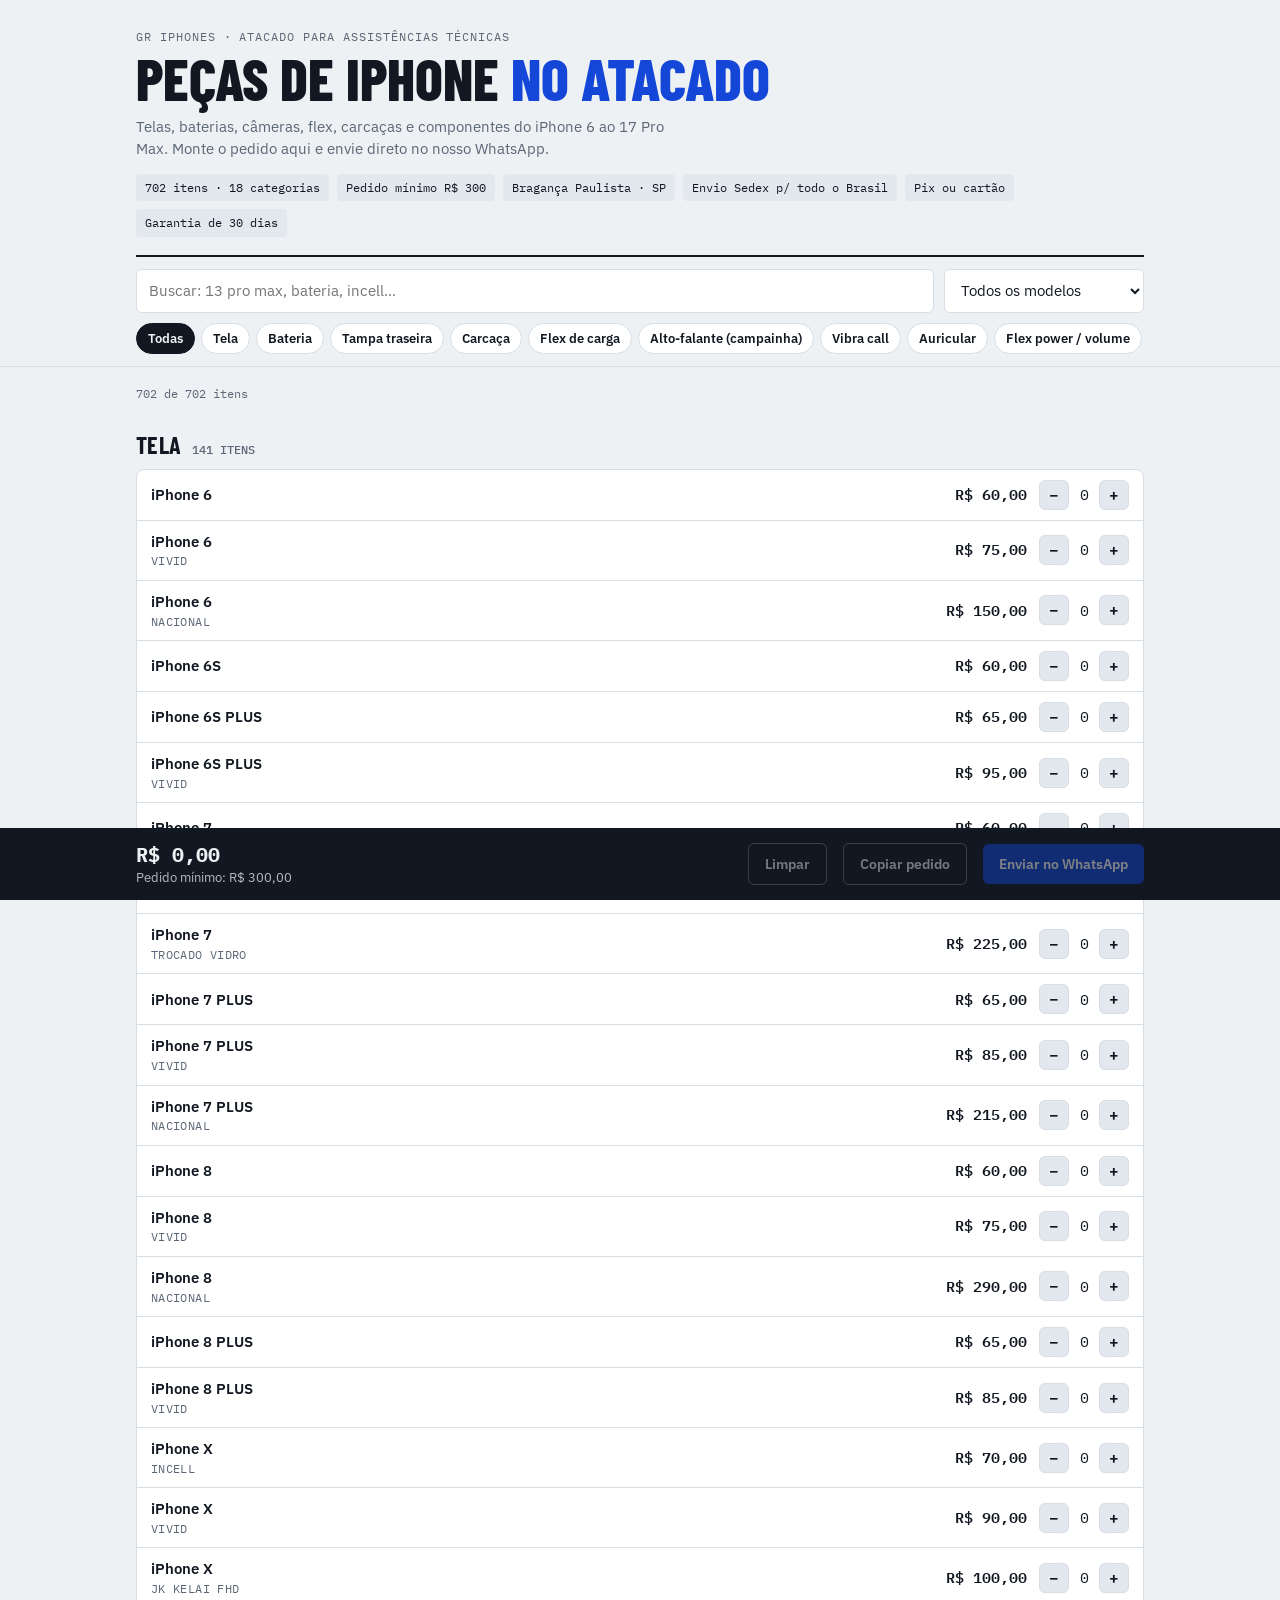
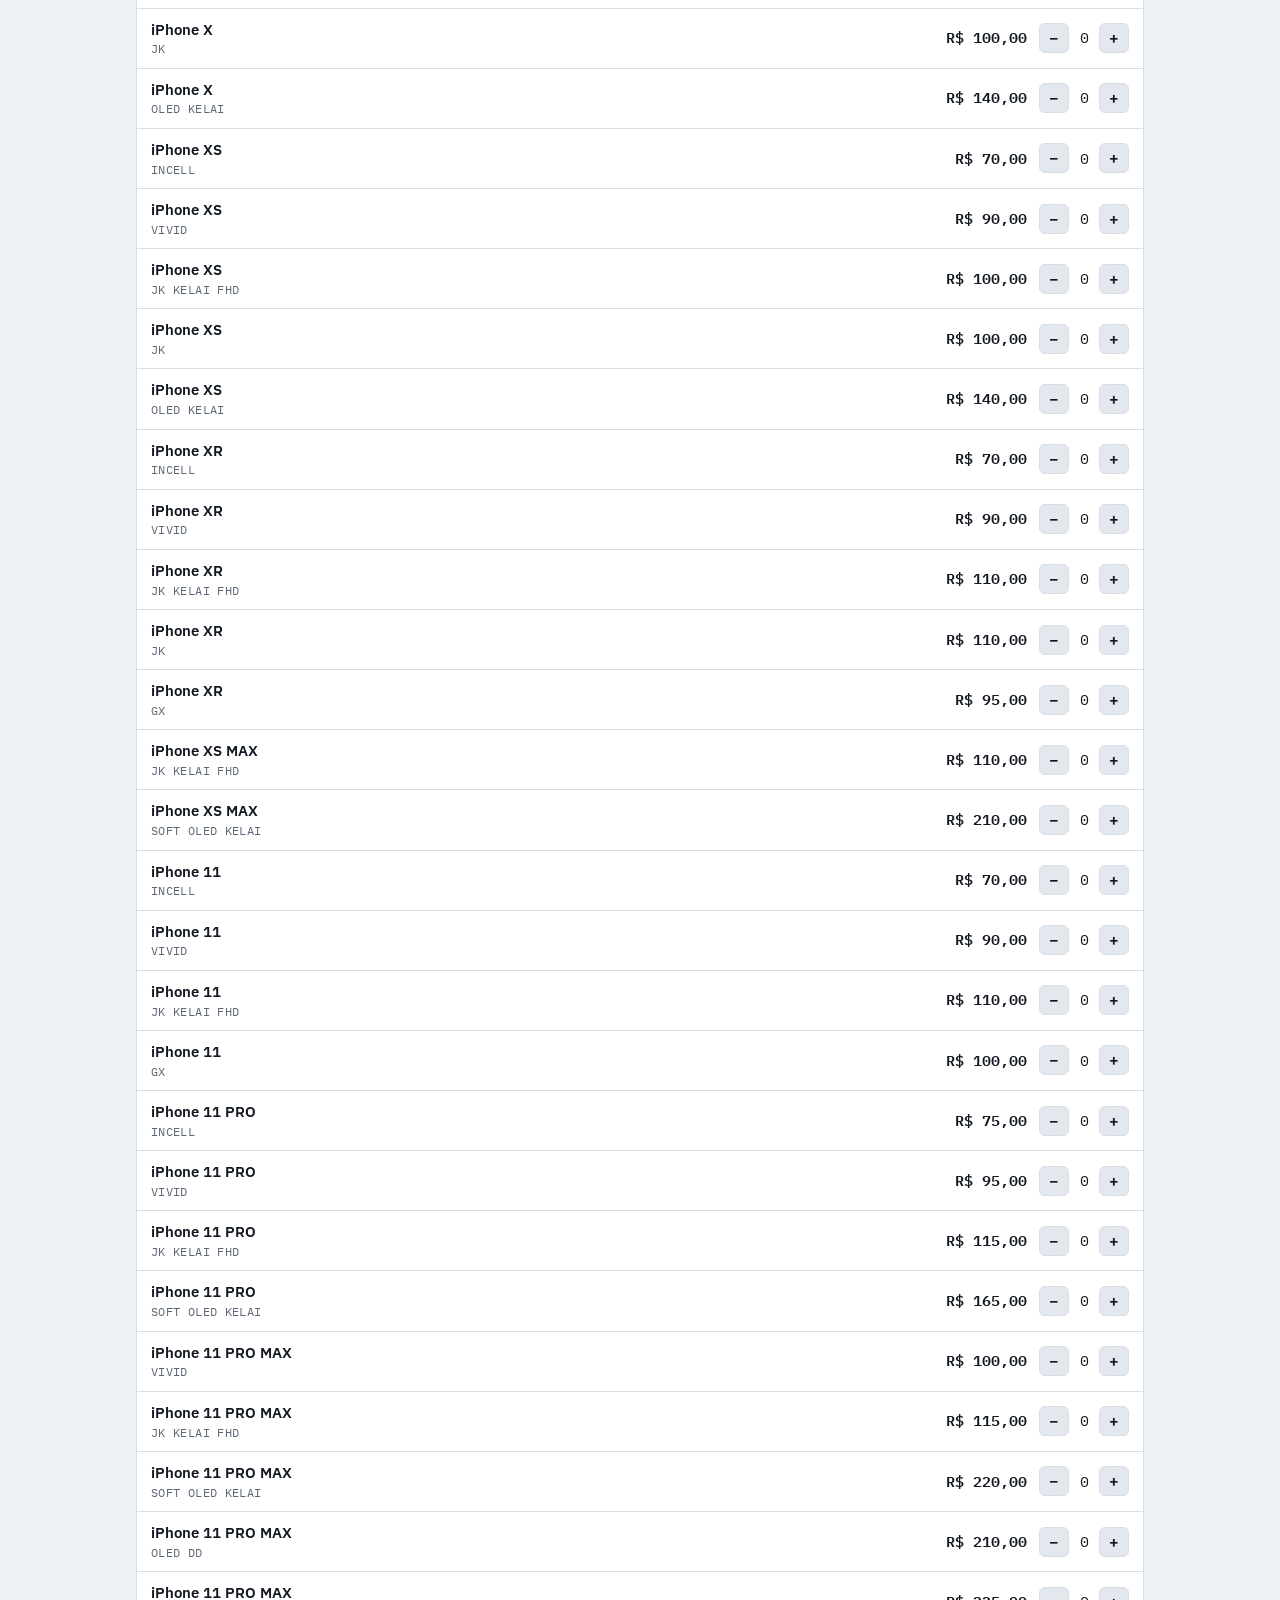
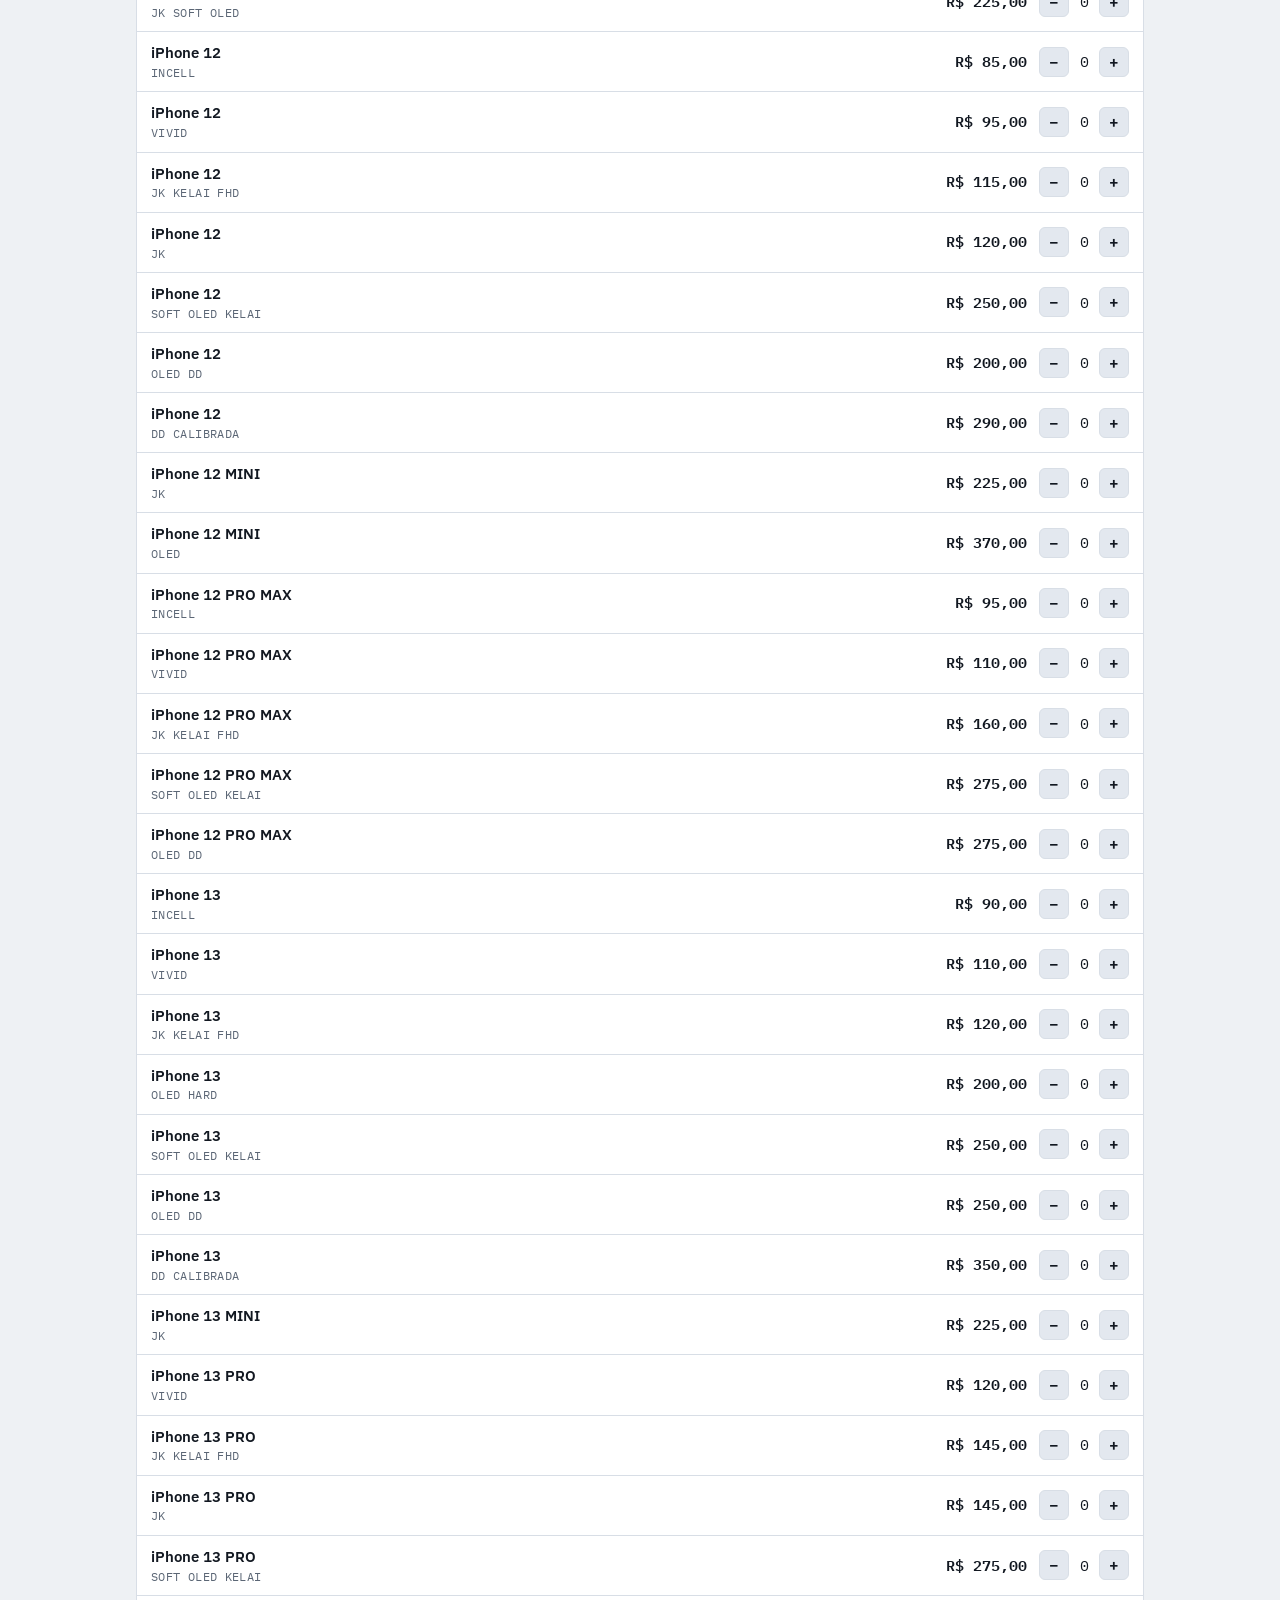
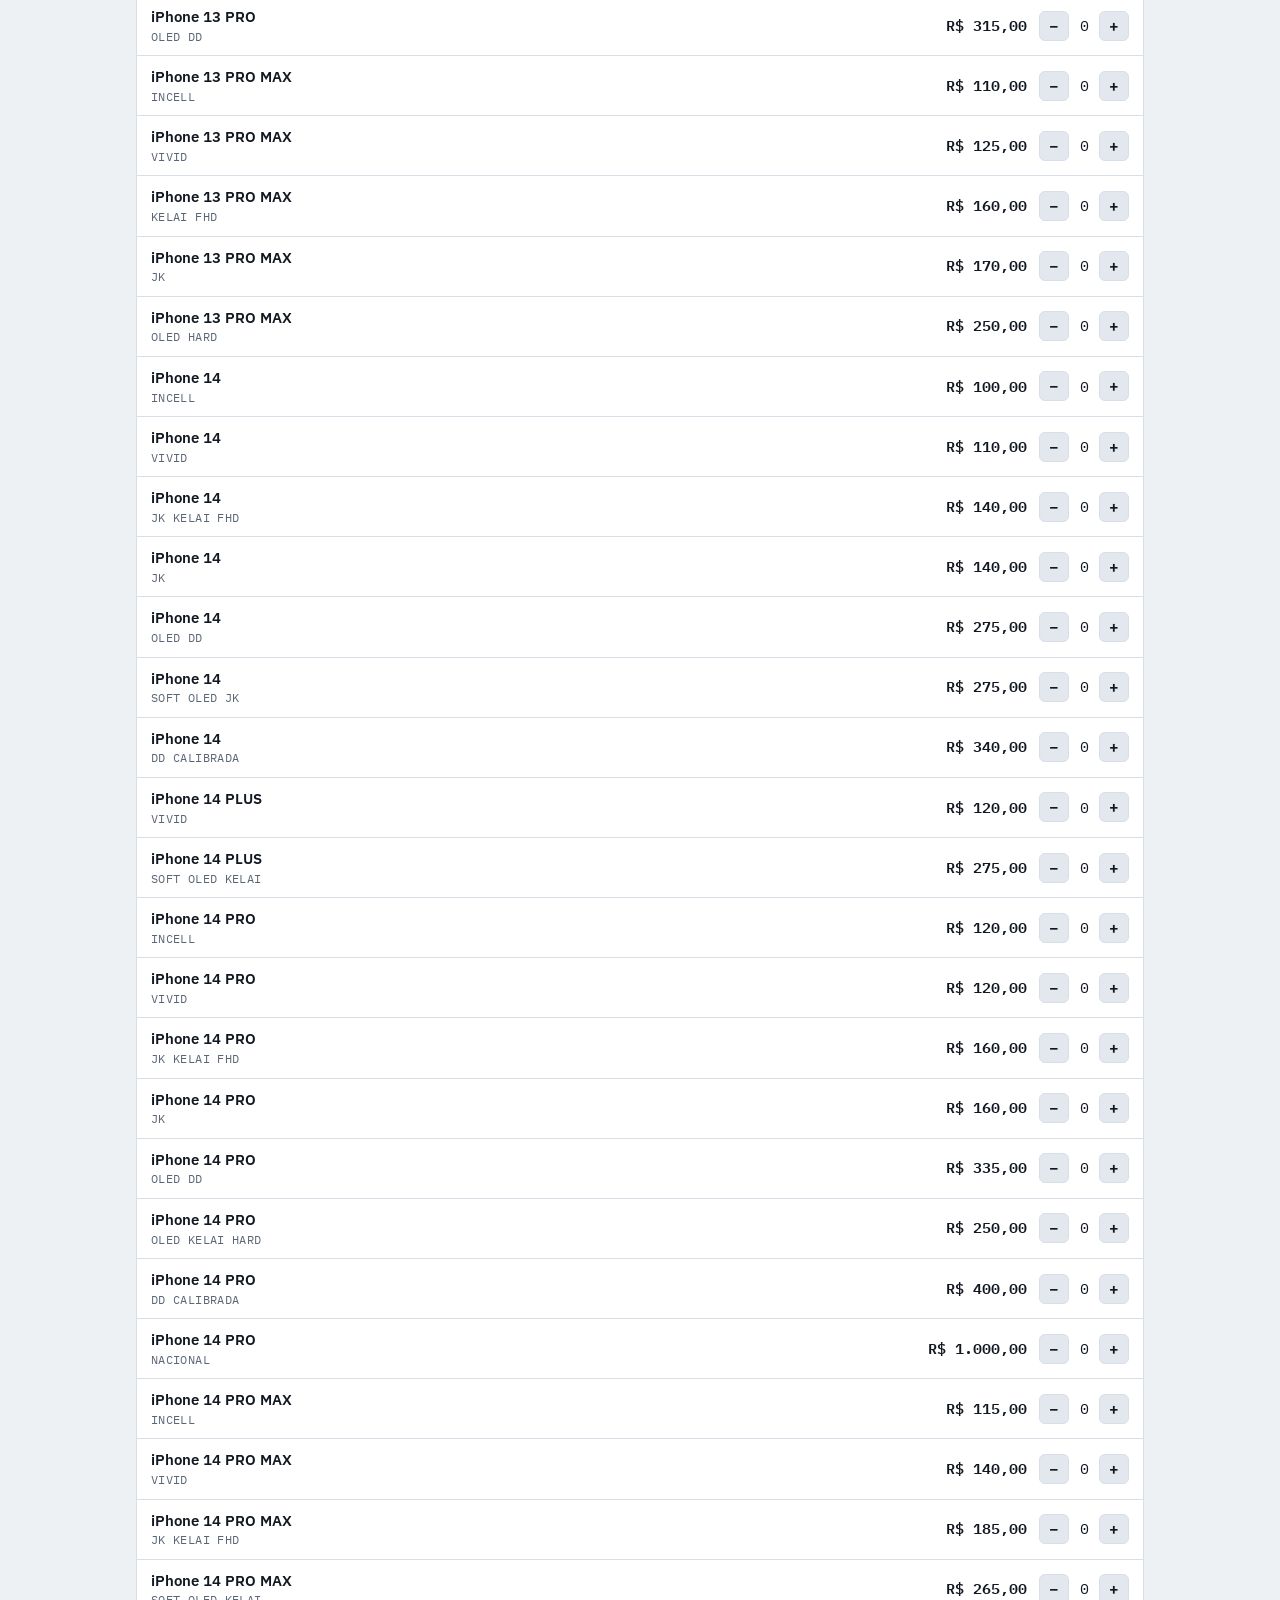
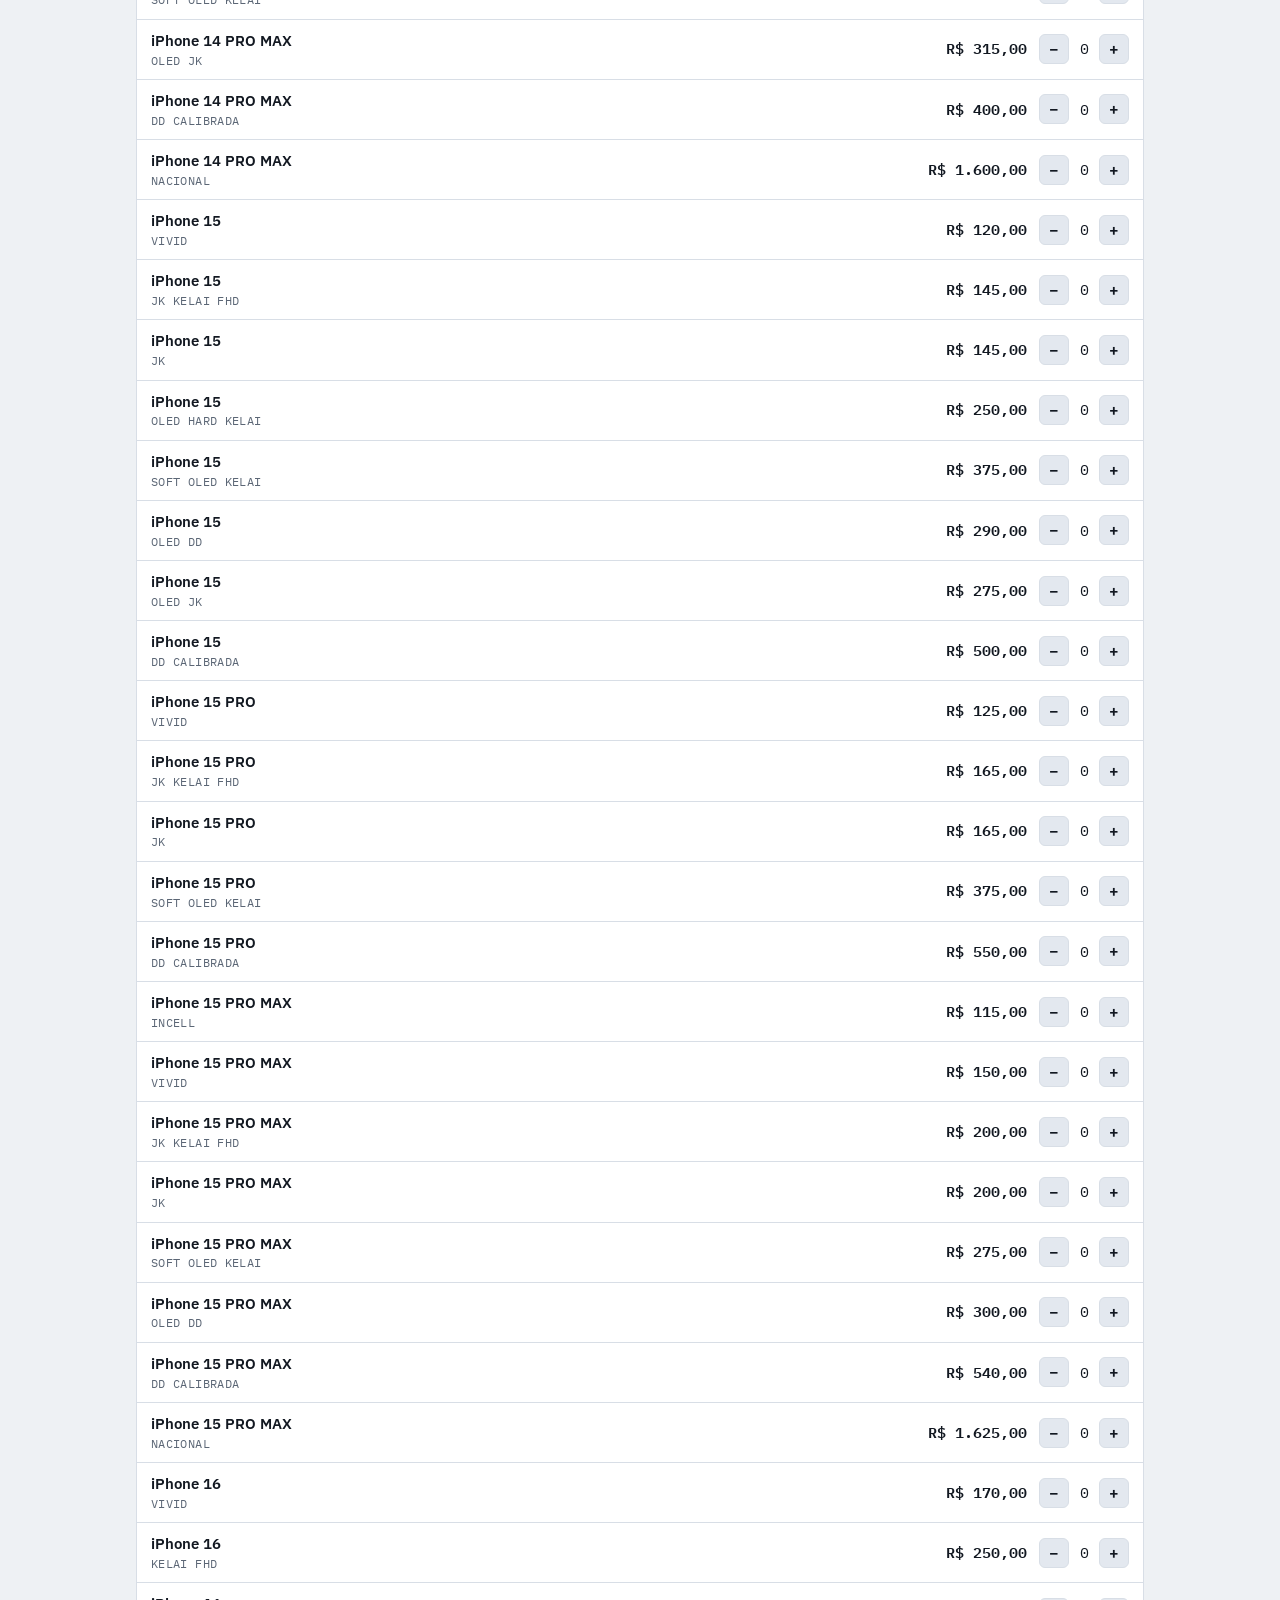
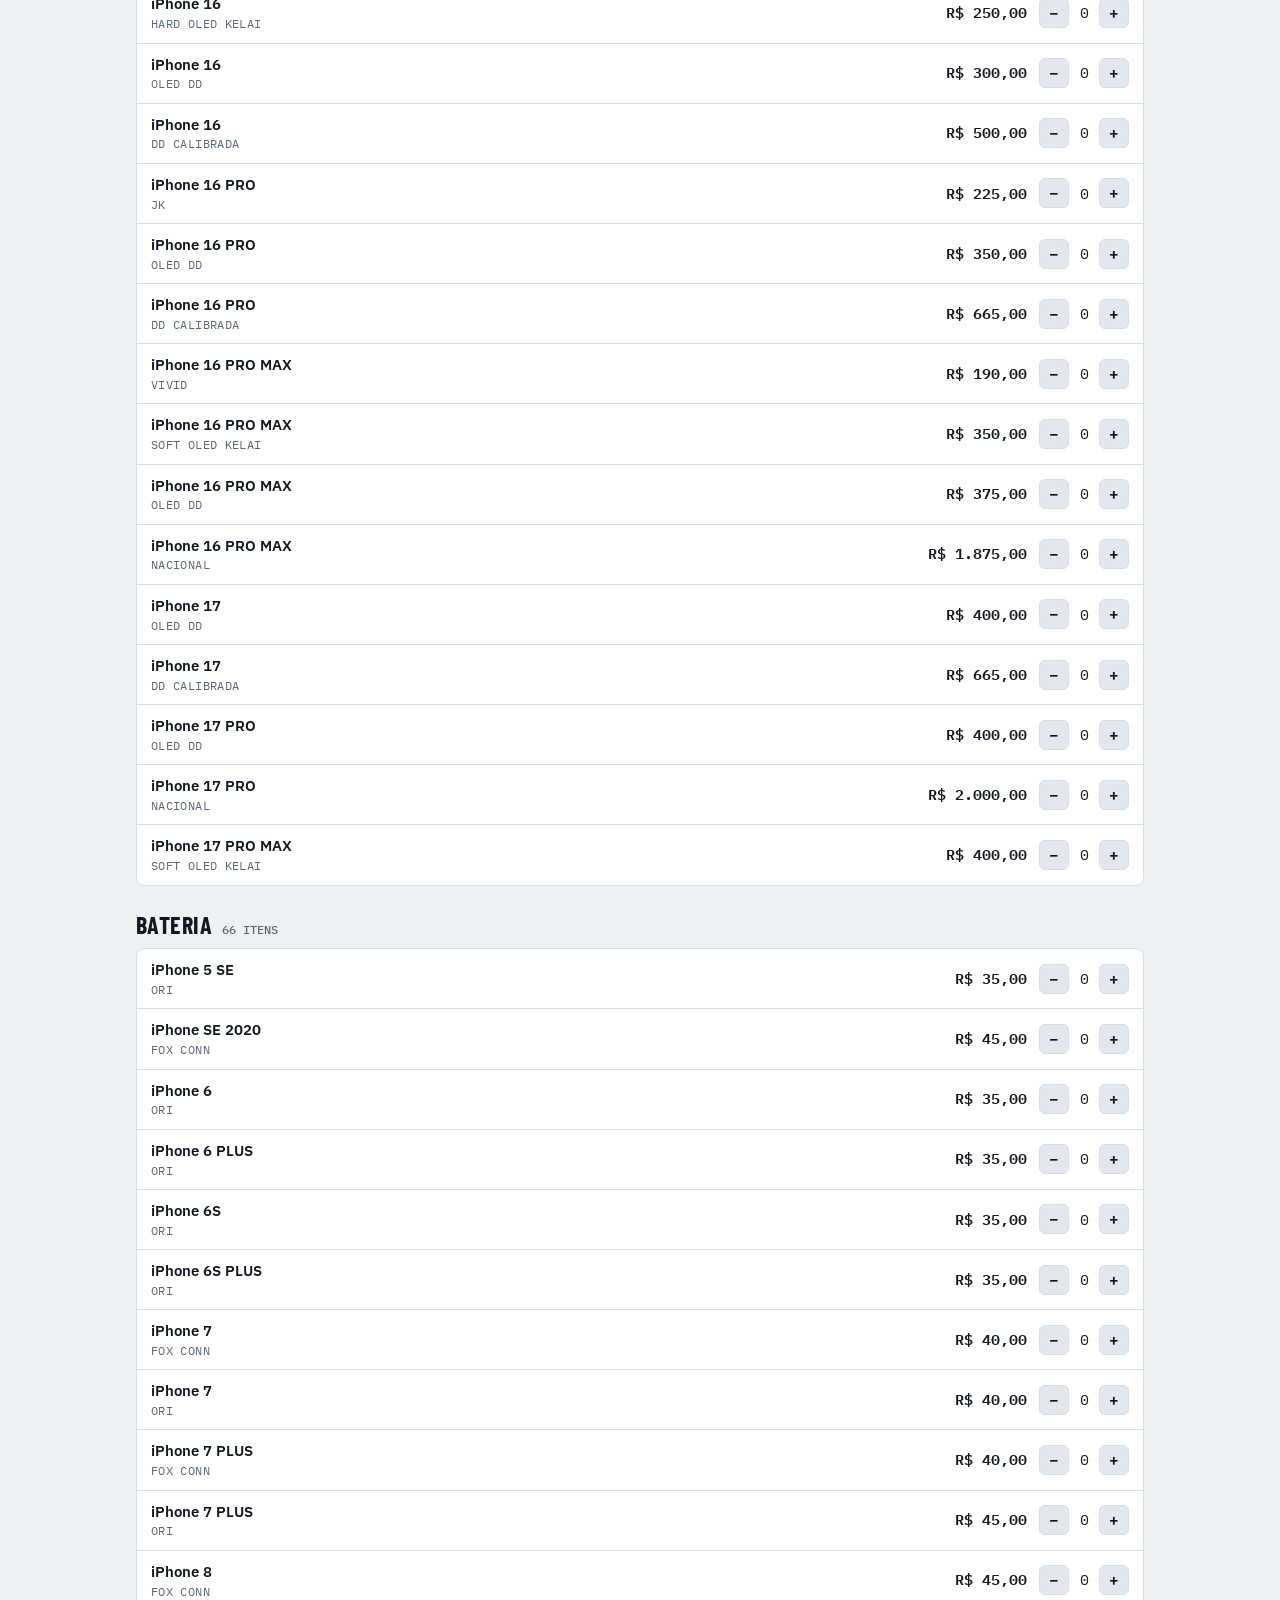
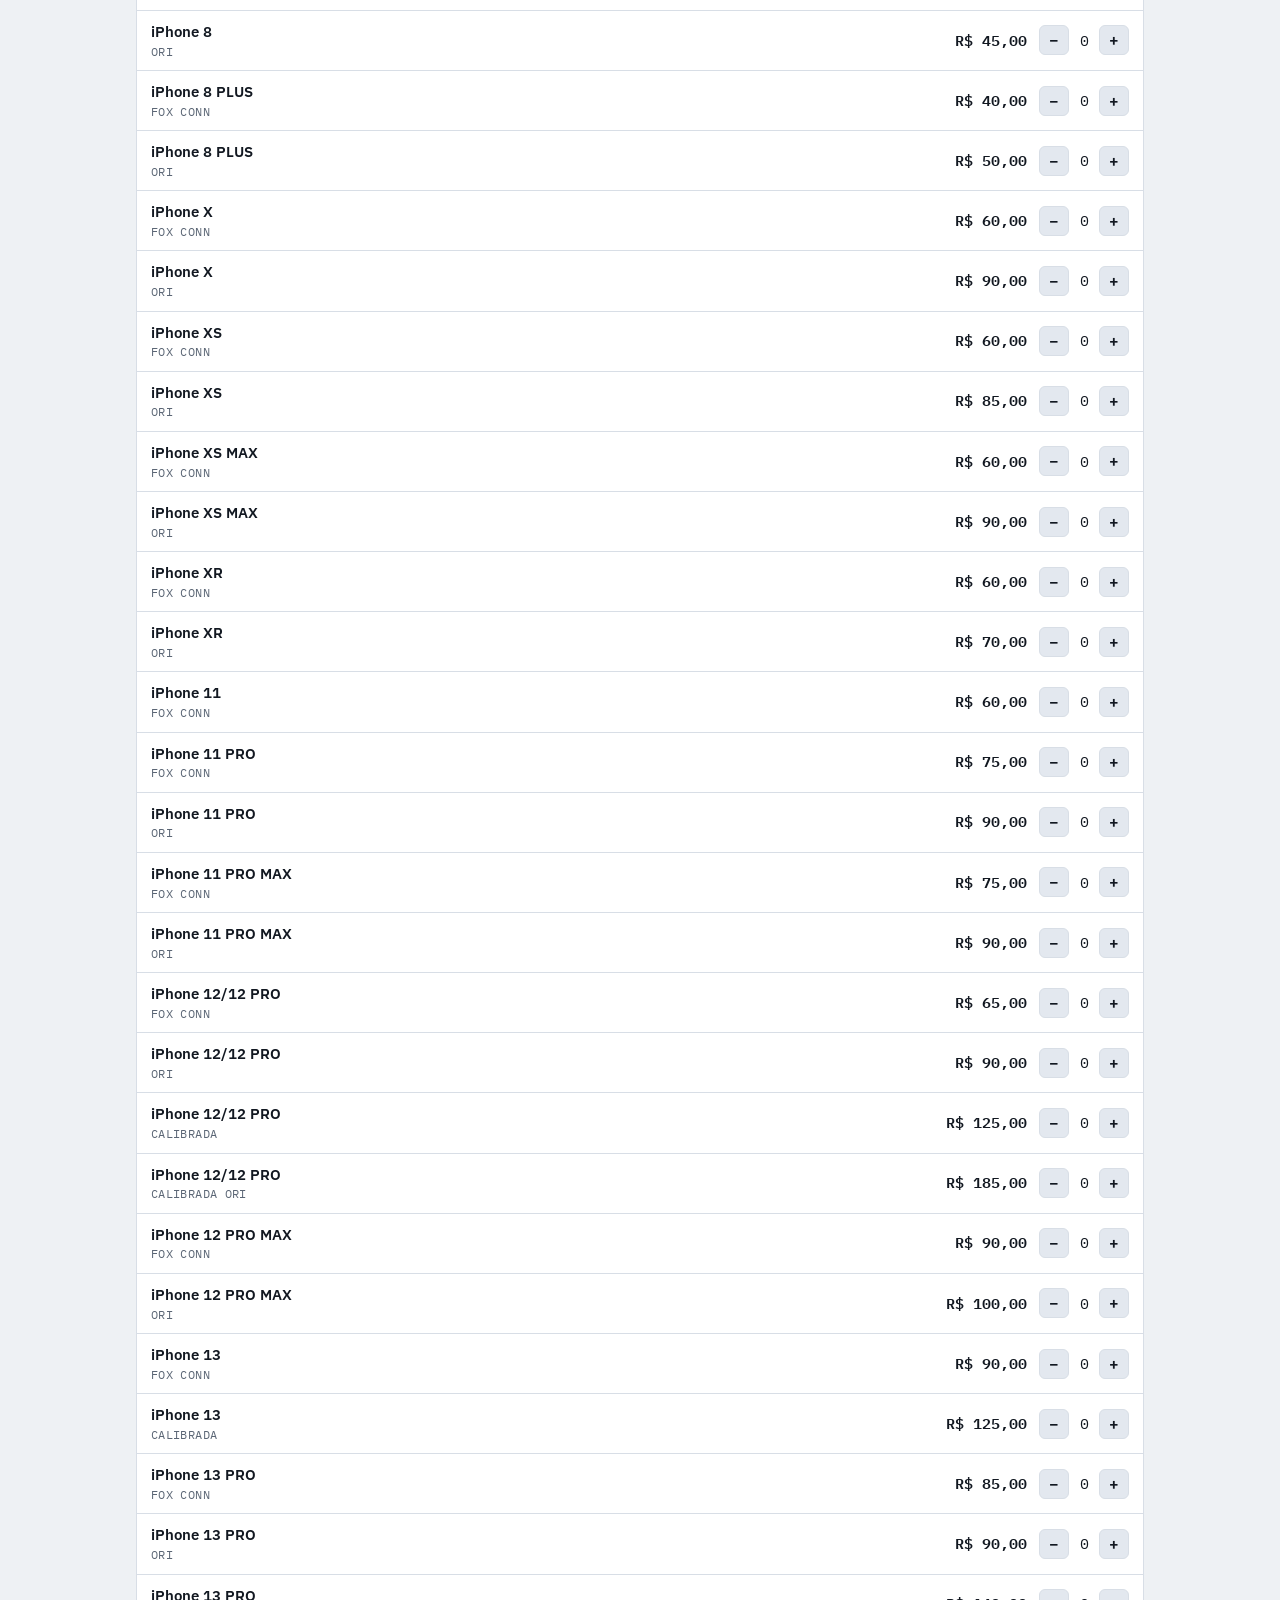
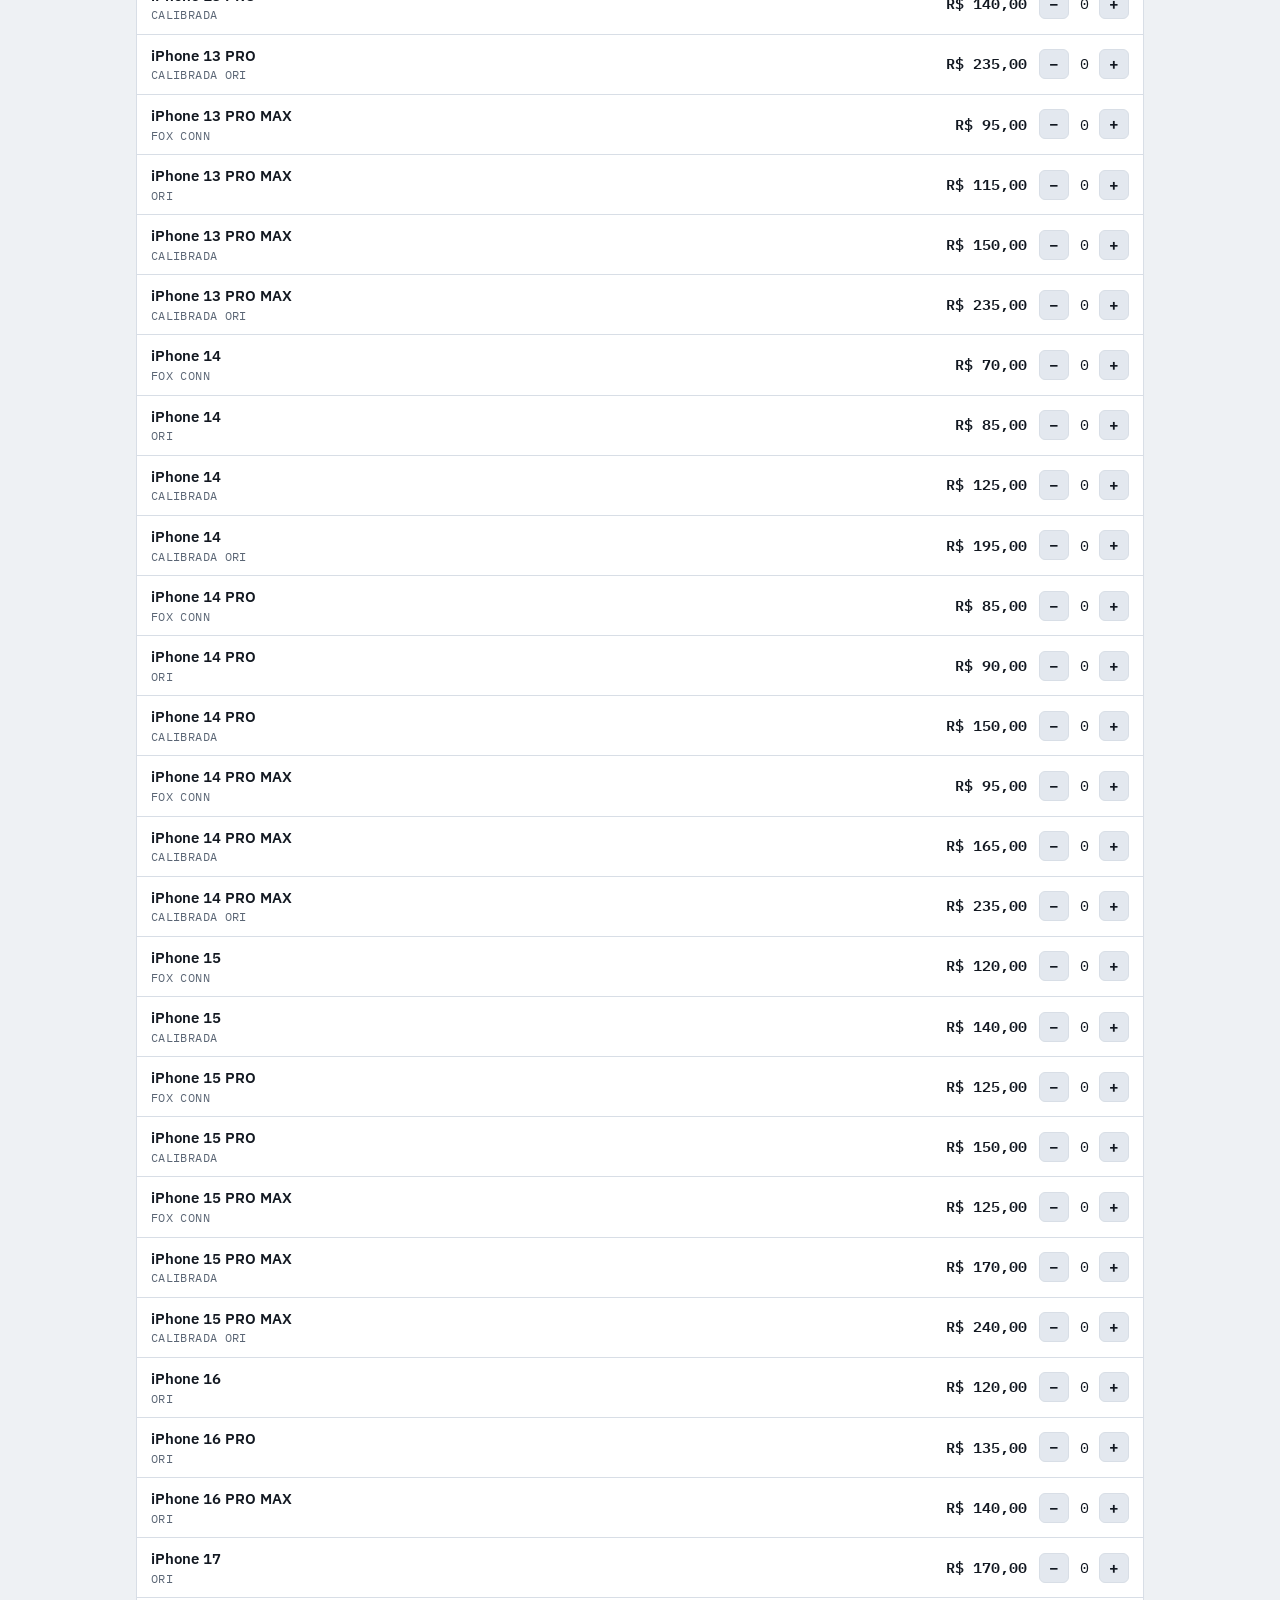
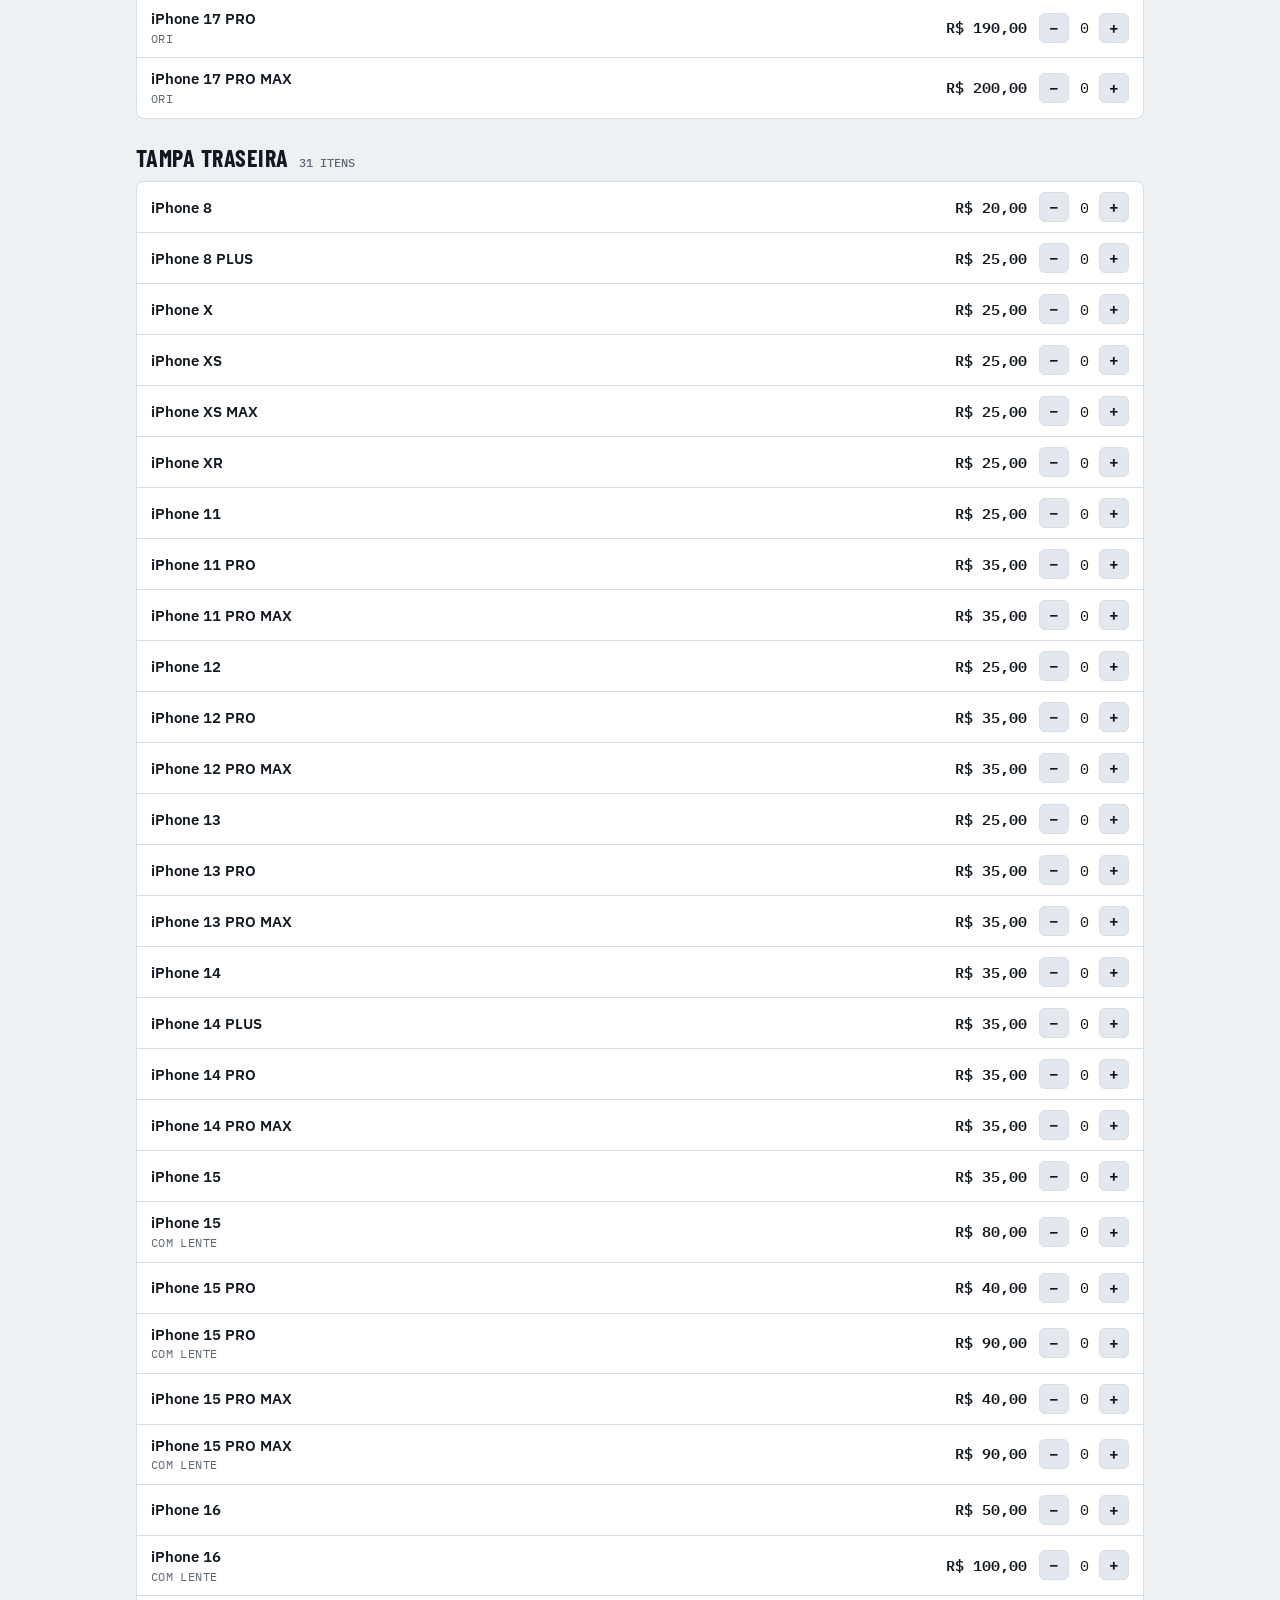
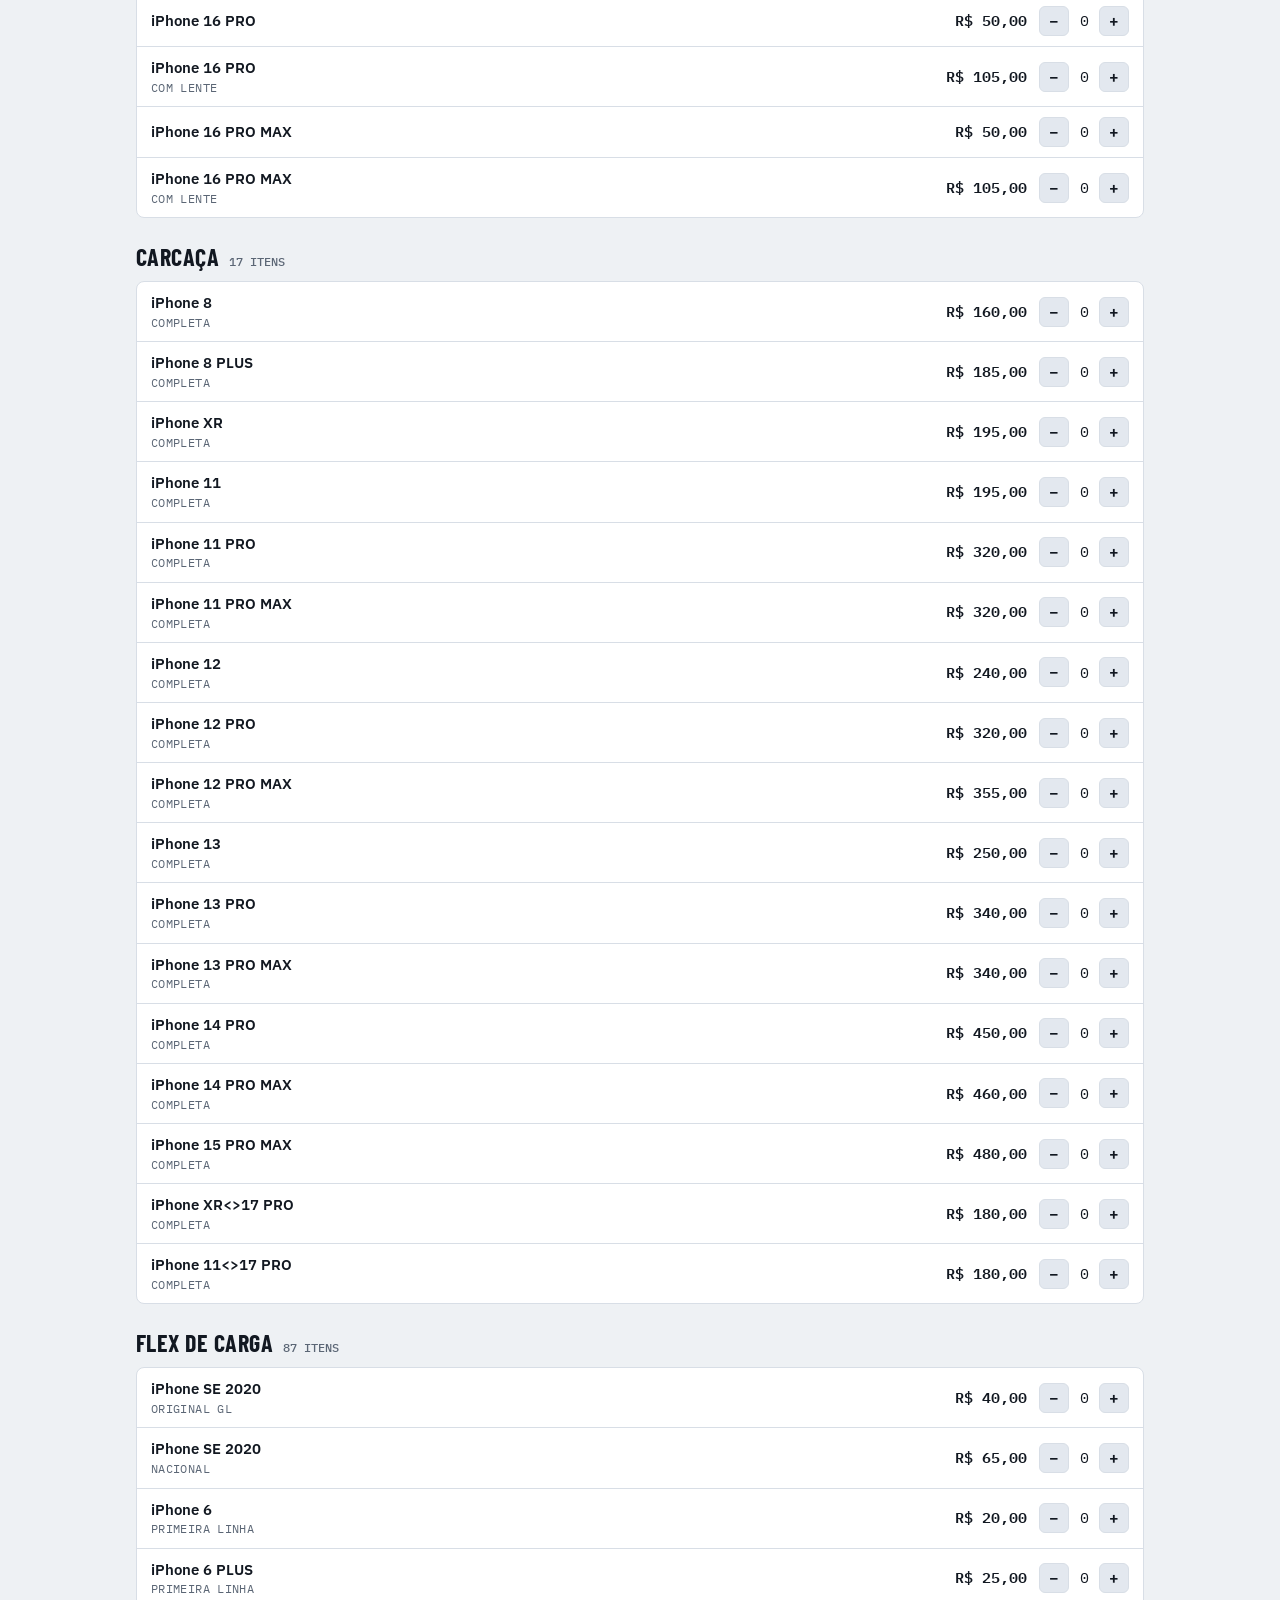
==== commit 43e9a817: "Mostra frete, pagamento e garantia no catálogo Co-Authored-By: Claude Opus 5.5 <noreply@anthropic.co" ====
--- a/atacado/index.html
+++ b/atacado/index.html
@@ -73,7 +73,7 @@
     <div class="eyebrow">GR iPhones · Atacado para assistências técnicas</div>
     <h1>Peças de iPhone <span>no atacado</span></h1>
     <p class="lead">Telas, baterias, câmeras, flex, carcaças e componentes do iPhone 6 ao 17 Pro Max. Monte o pedido aqui e envie direto no nosso WhatsApp.</p>
-    <div class="facts"><span class="fact" id="f-total"></span><span class="fact">Pedido mínimo R$ 300</span><span class="fact">Bragança Paulista · SP</span><span class="fact">Envio para todo o Brasil: consulte</span></div>
+    <div class="facts"><span class="fact" id="f-total"></span><span class="fact">Pedido mínimo R$ 300</span><span class="fact">Bragança Paulista · SP</span><span class="fact">Envio Sedex p/ todo o Brasil</span><span class="fact">Pix ou cartão</span><span class="fact">Garantia de 30 dias</span></div>
   </header>
 </div>
 
@@ -89,7 +89,7 @@
   <div class="count" id="count"></div>
   <div id="out"></div>
   <footer>
-    Preços em reais por unidade, válidos para lojistas e assistências técnicas. Pedido mínimo de R$ 300. Preços e estoque sujeitos a alteração; confirme no WhatsApp ao fechar o pedido. Condições de frete, pagamento e garantia são informadas no atendimento.
+    Preços em reais por unidade, válidos para lojistas e assistências técnicas. Pedido mínimo de R$ 300. Preços e estoque sujeitos a alteração; confirme no WhatsApp ao fechar o pedido. Envio pelos Correios (Sedex) para todo o Brasil, com frete por conta do cliente. Pagamento via Pix ou cartão. Garantia de 30 dias nas peças.
   </footer>
 </main>
 
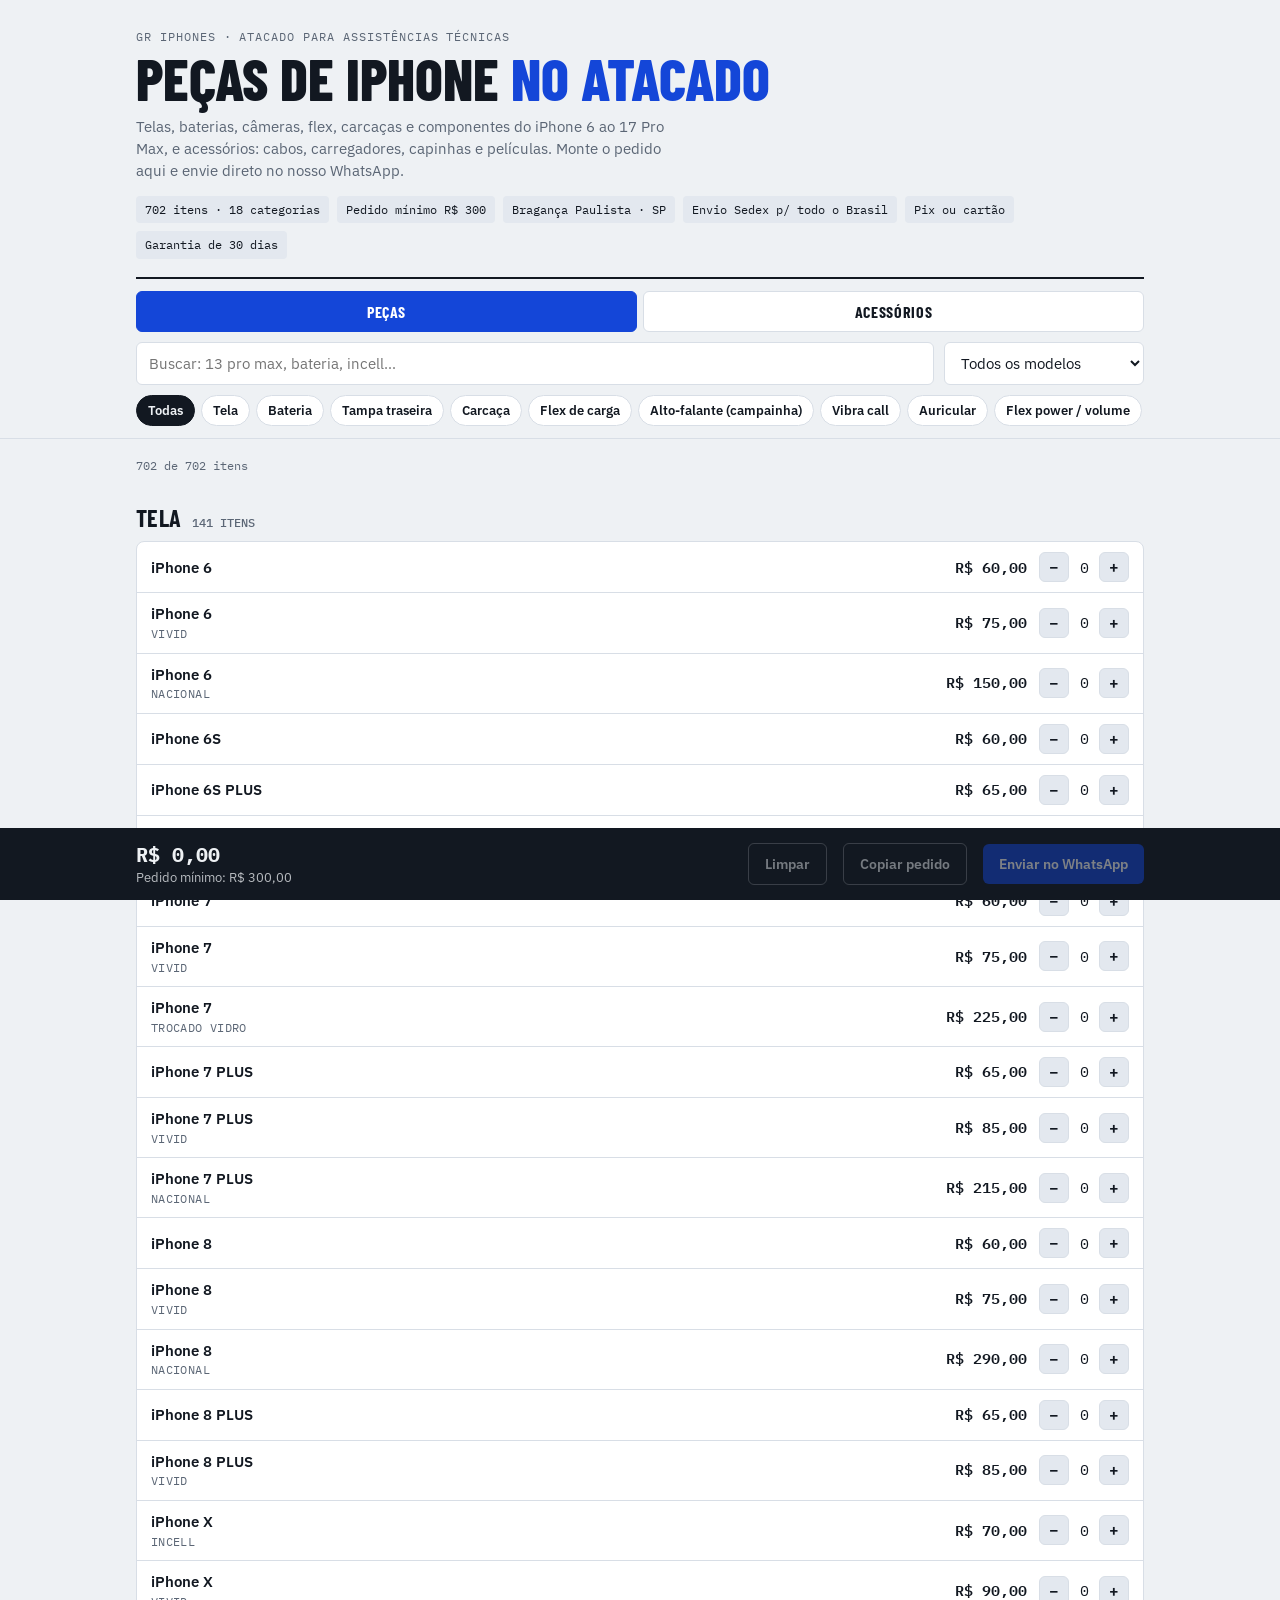
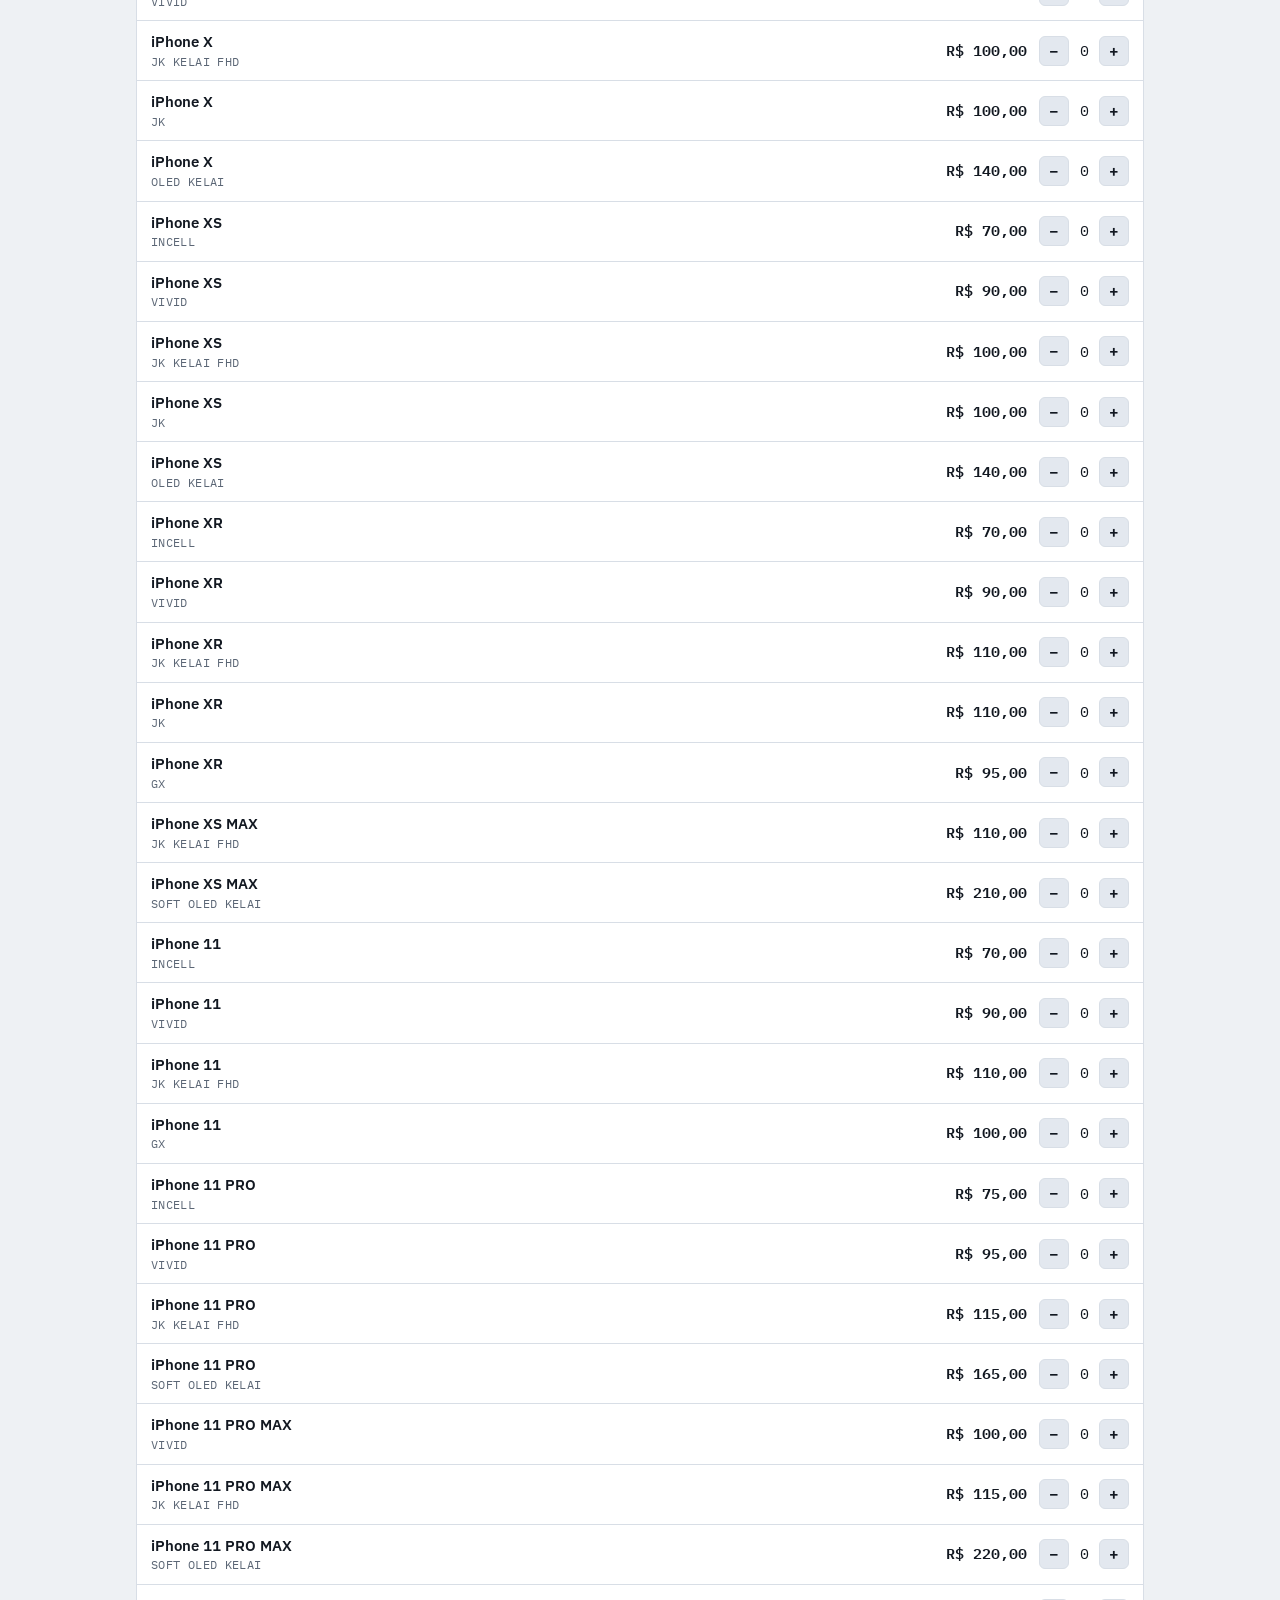
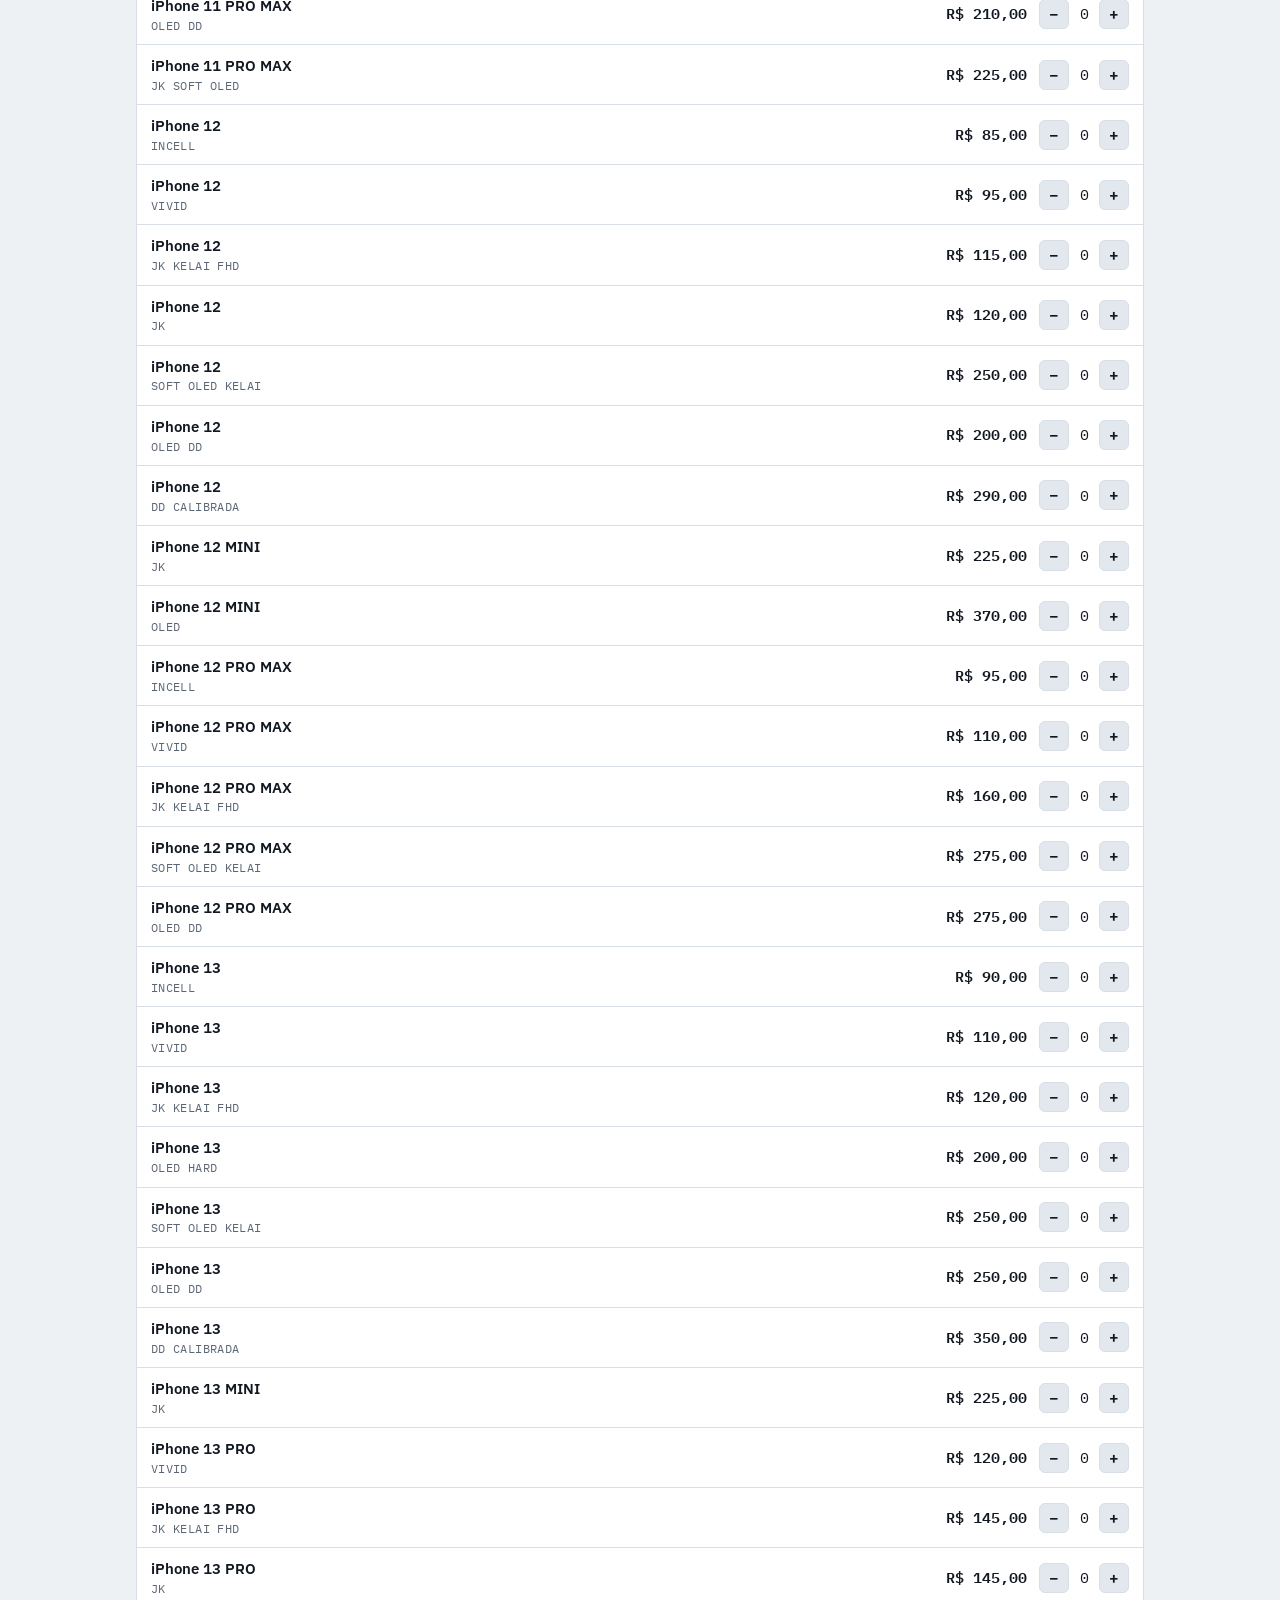
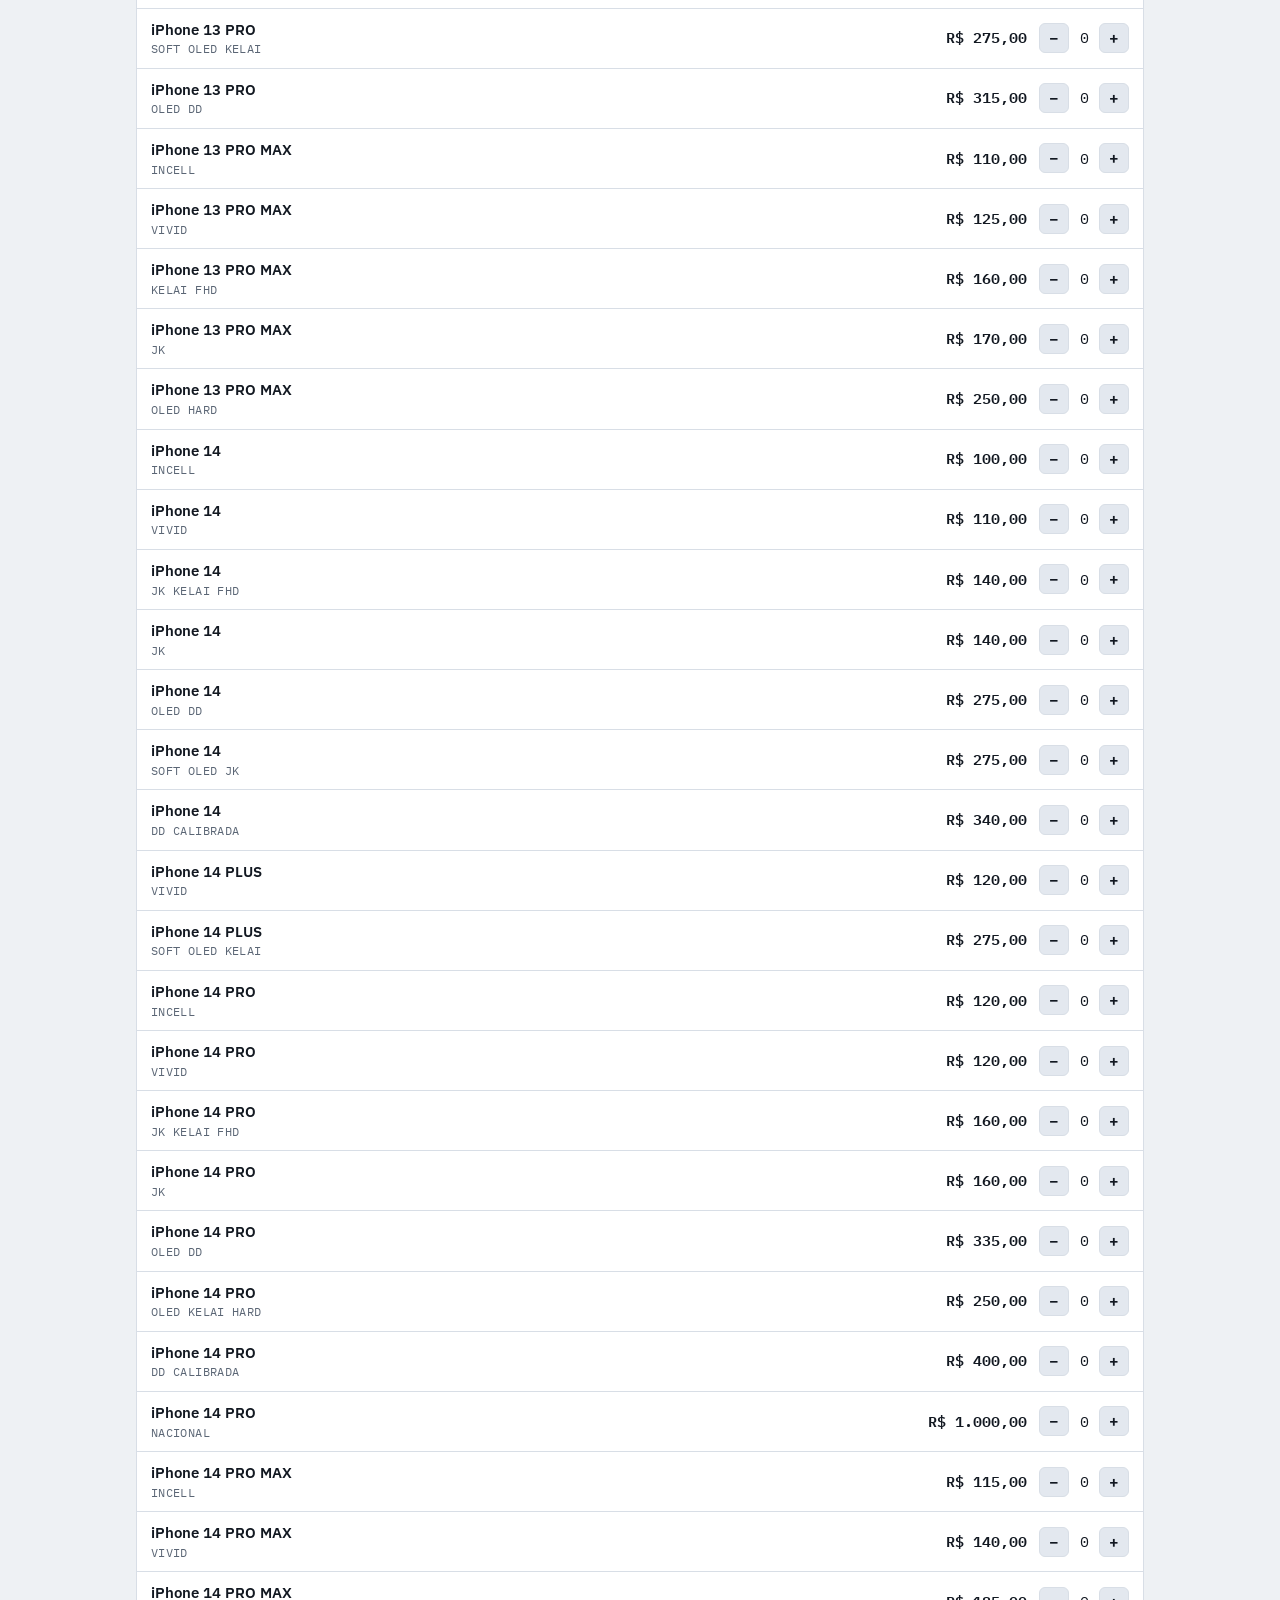
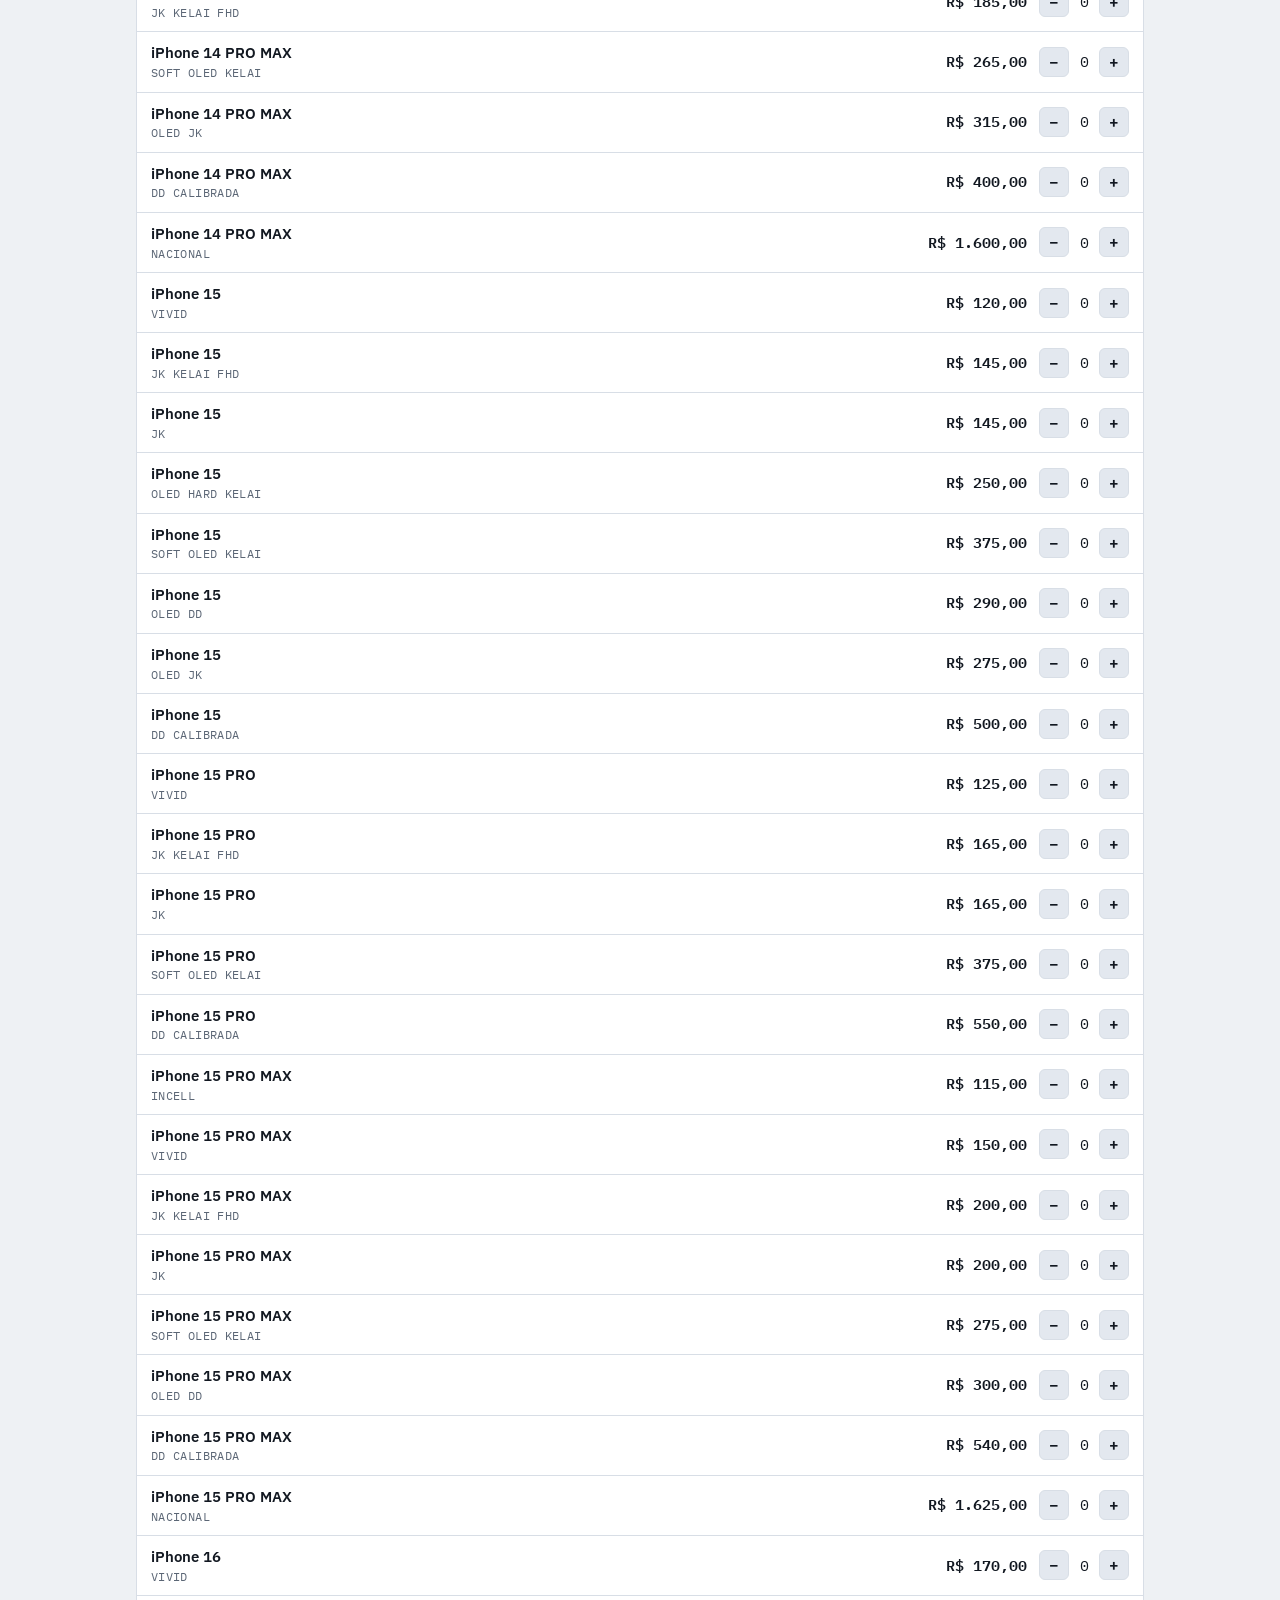
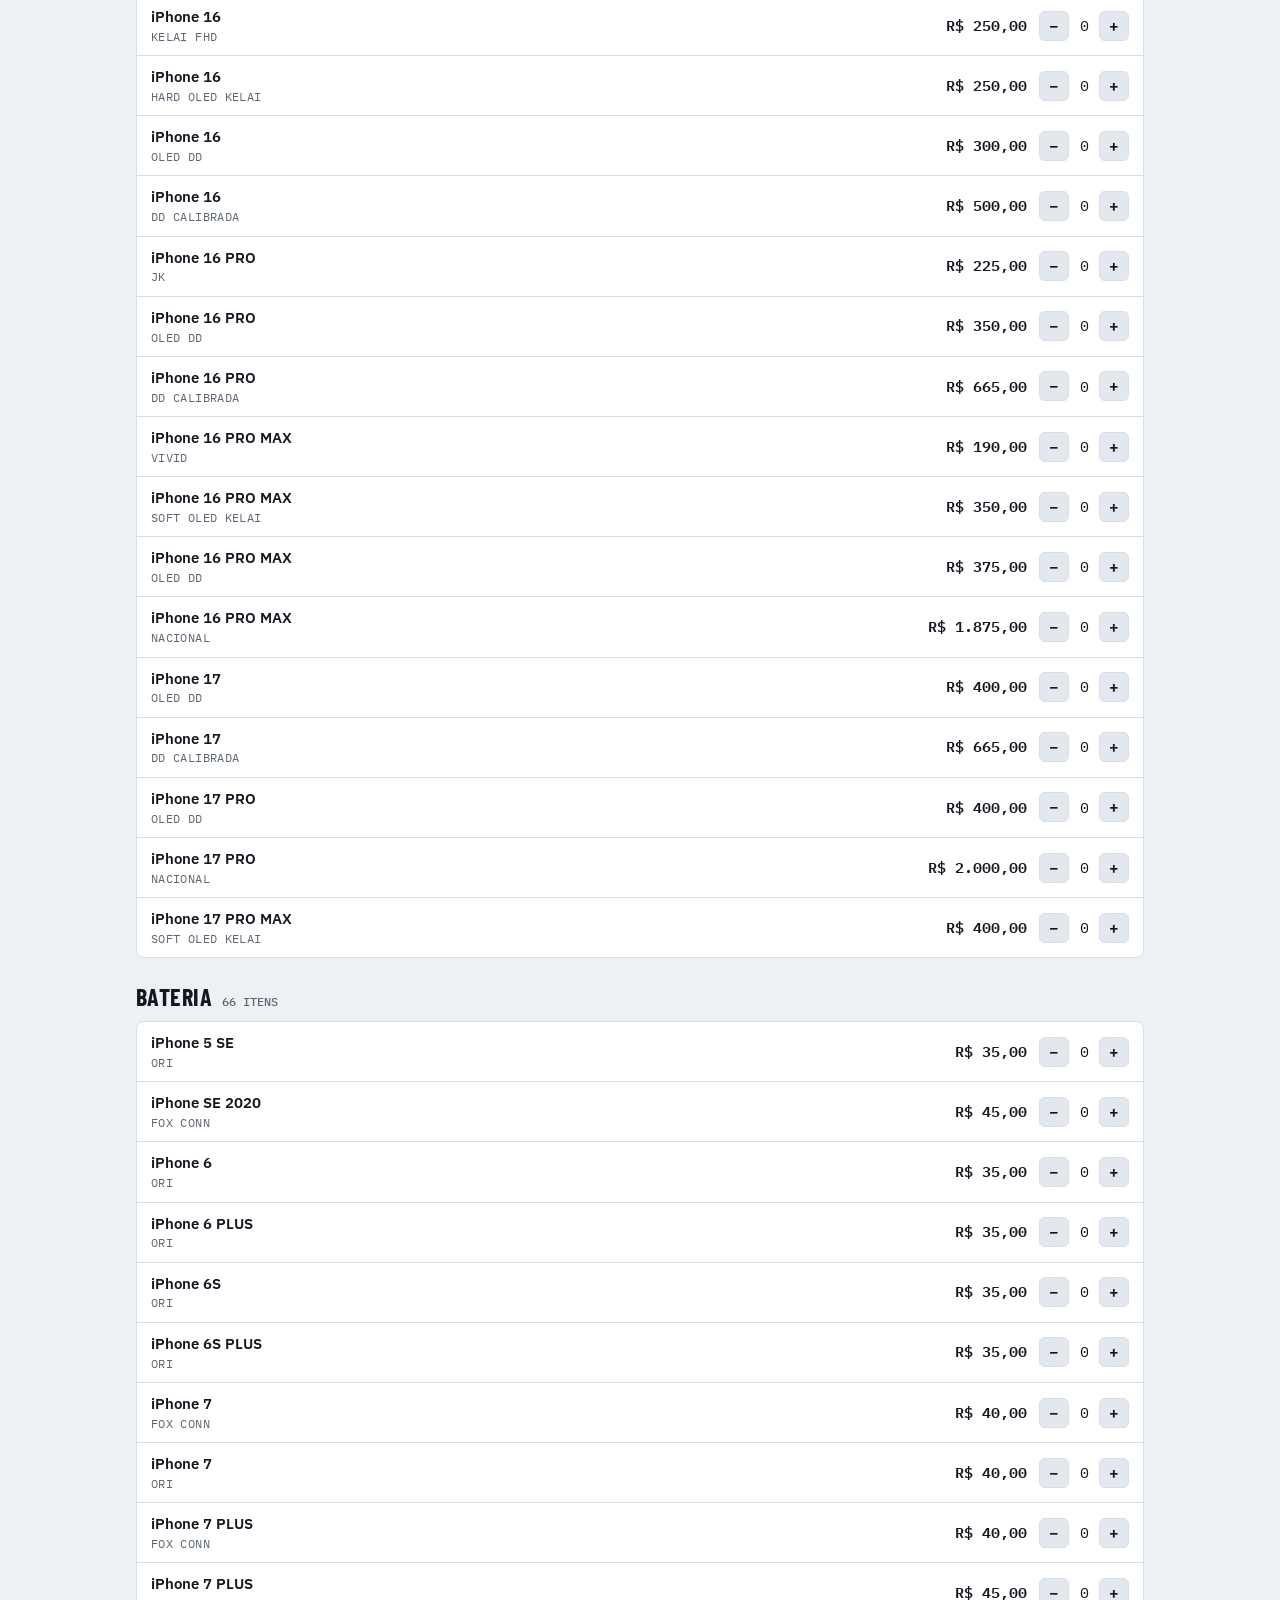
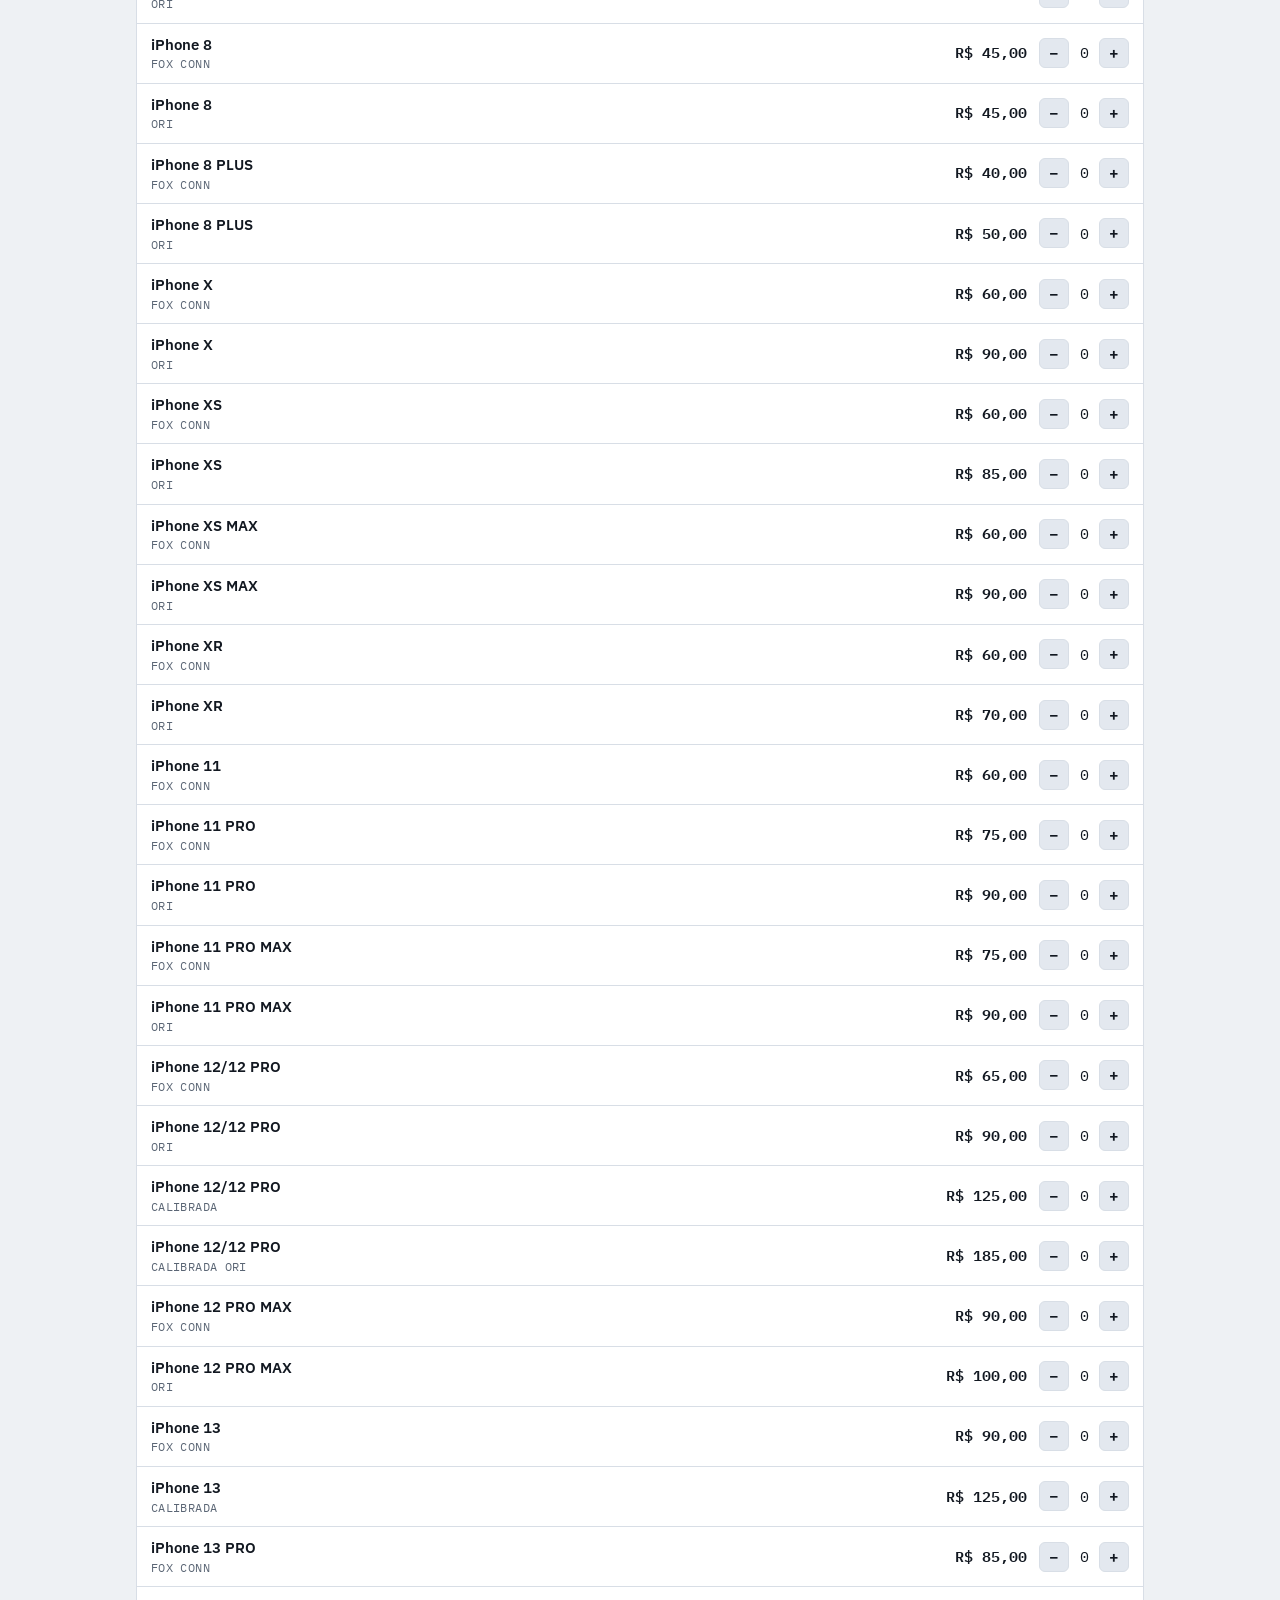
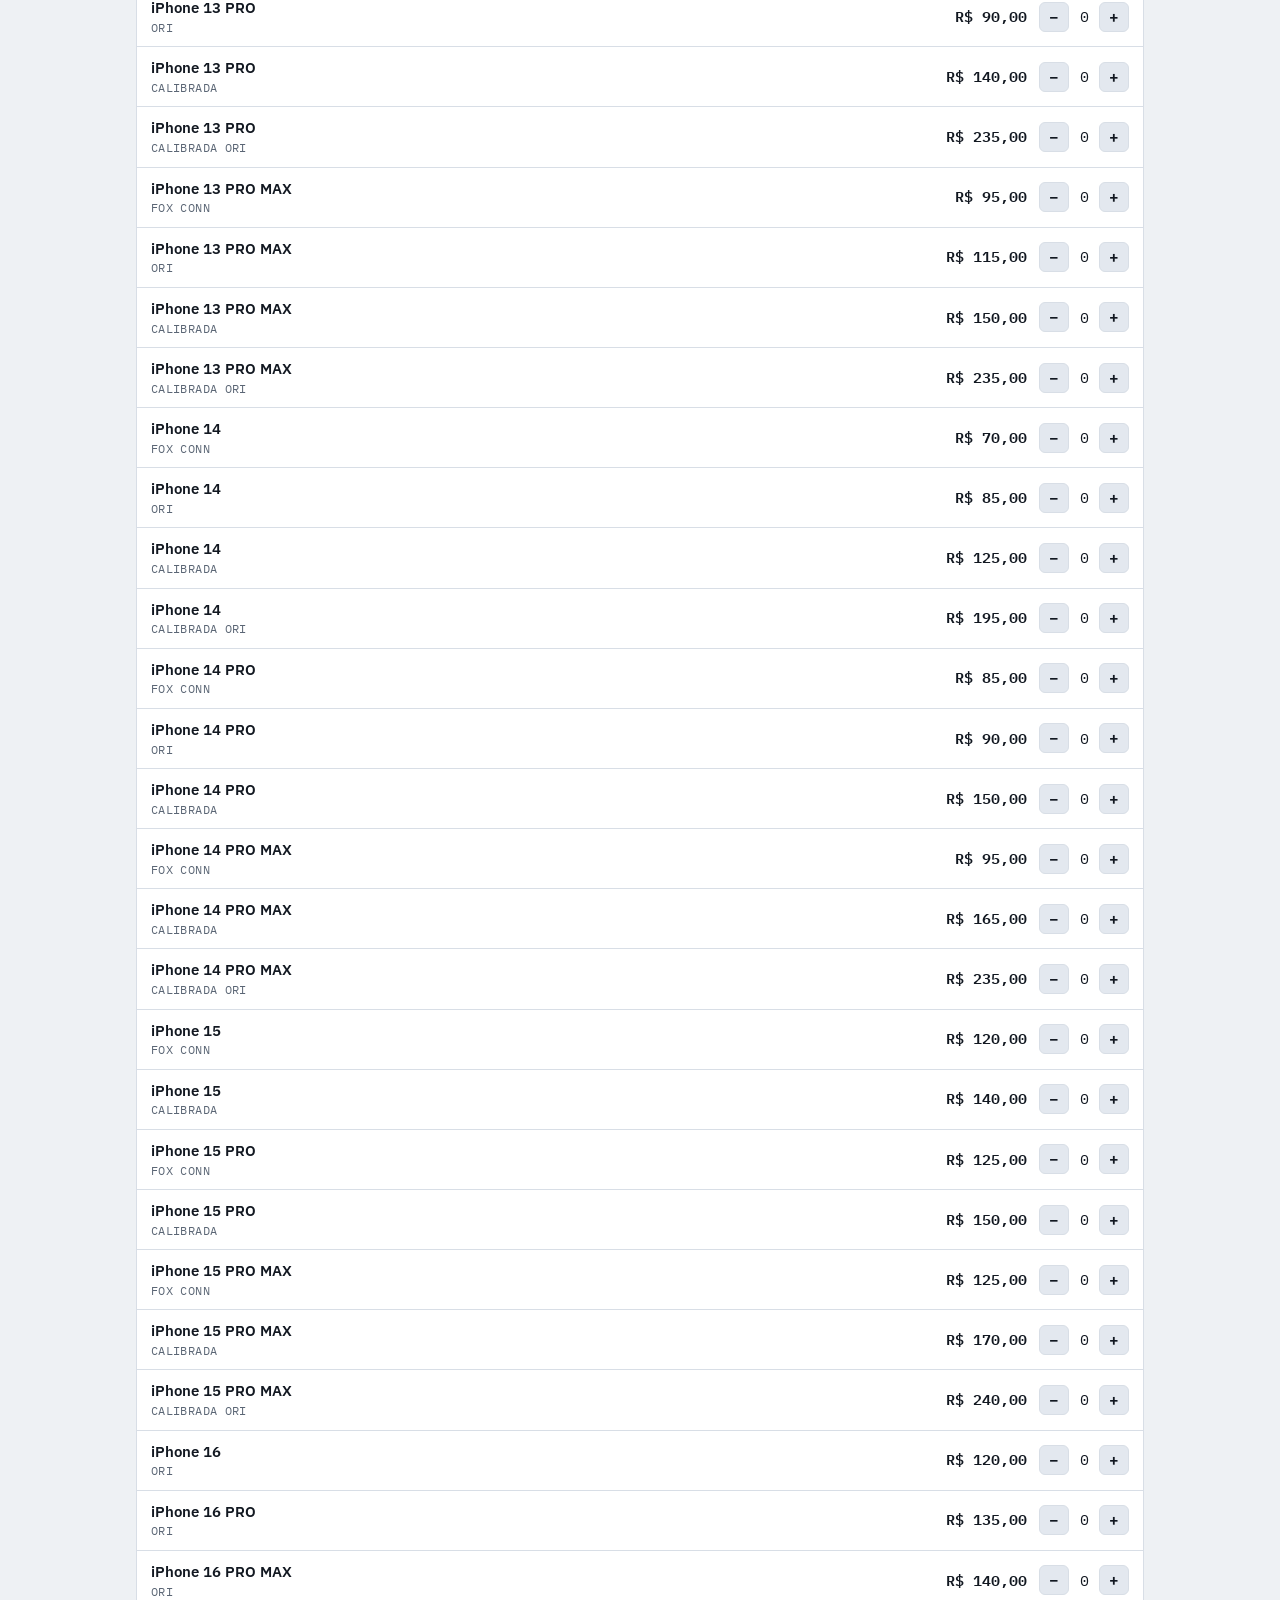
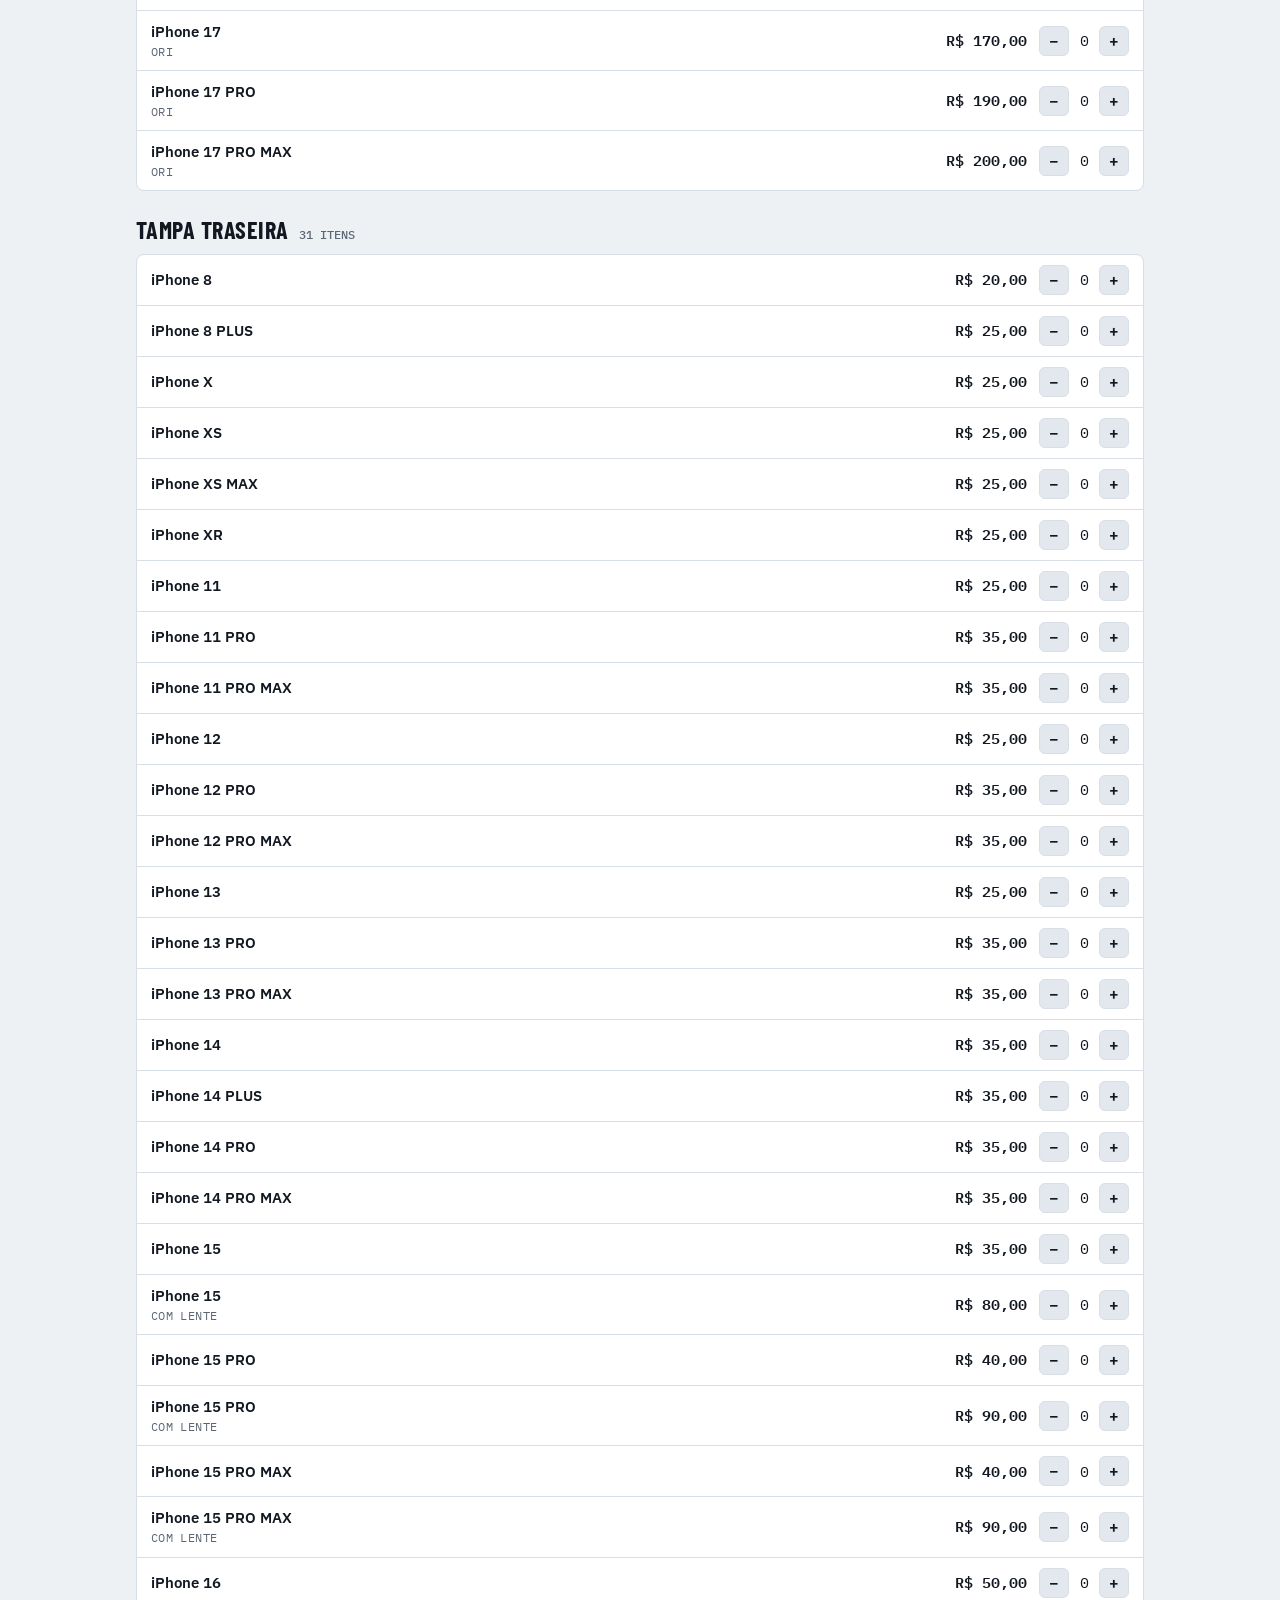
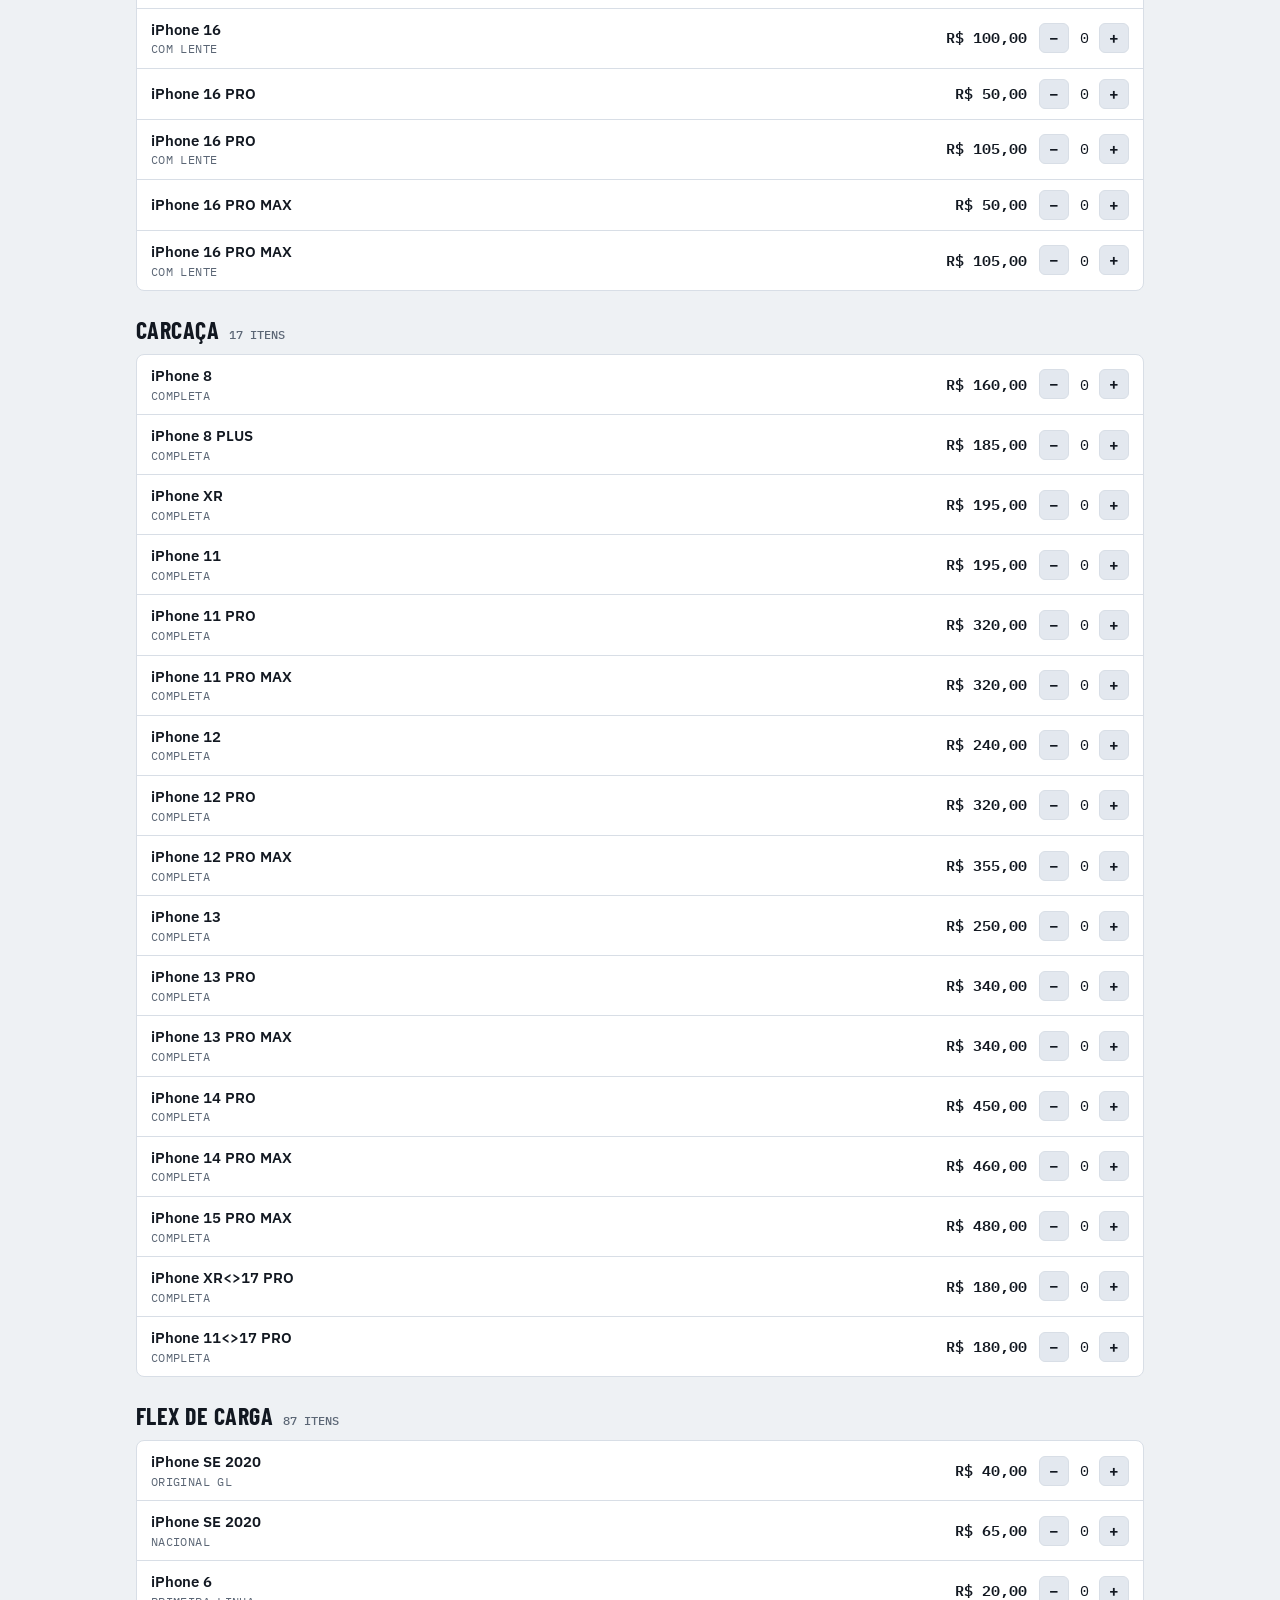
==== commit eba1aaba: "Adiciona aba de Acessórios com 7 produtos e fotos Co-Authored-By: Claude Opus 5.5 <noreply@anthropic" ====
--- a/atacado/index.html
+++ b/atacado/index.html
@@ -62,9 +62,26 @@
 .btn.primary{background:var(--accent);color:var(--accent-ink)}
 .btn.ghost{background:transparent;color:var(--bg);border:1px solid color-mix(in srgb,var(--bg) 40%,transparent)}
 .btn[disabled]{opacity:.45;cursor:not-allowed}
-.toast{position:fixed;left:50%;bottom:calc(86px + env(safe-area-inset-bottom,0px));transform:translateX(-50%);background:var(--ok);color:#fff;padding:9px 14px;border-radius:6px;font-weight:600;font-size:14px}
+.toast{position:fixed;left:50%;bottom:calc(150px + env(safe-area-inset-bottom,0px));transform:translateX(-50%);background:var(--ok);color:#fff;padding:9px 14px;border-radius:6px;font-weight:600;font-size:14px}
 footer{color:var(--muted);font-size:13px;padding-block:24px;max-width:70ch}
 textarea{width:100%;font:13px var(--mono);margin-top:8px}
+.tabs{display:flex;gap:6px;margin-bottom:10px}
+.tab{flex:1;font:700 16px var(--display);text-transform:uppercase;letter-spacing:.04em;padding:10px;border-radius:6px;border:1px solid var(--line);background:var(--surface);color:var(--ink);cursor:pointer}
+.tab[aria-pressed="true"]{background:var(--accent);color:var(--accent-ink);border-color:var(--accent)}
+.accgrid{display:grid;grid-template-columns:repeat(auto-fill,minmax(160px,1fr));gap:10px;padding-top:12px}
+.acc{background:var(--surface);border:1px solid var(--line);border-radius:8px;overflow:hidden;display:flex;flex-direction:column}
+.acc img{width:100%;aspect-ratio:1;object-fit:contain;background:#fff;display:block}
+.acc .bd{padding:12px;display:flex;flex-direction:column;gap:8px;flex:1}
+.acc h3{font-size:15px;margin:0;line-height:1.3}
+.acc .sub{font-size:12px;color:var(--muted)}
+.acc .price{text-align:left;font-size:18px}
+.acc input,.acc select{width:100%;font:inherit;font-size:14px;padding:8px 10px;border:1px solid var(--line);border-radius:6px;background:var(--bg);color:var(--ink)}
+.acc .addrow{display:flex;flex-wrap:wrap;gap:8px;align-items:center;margin-top:auto}
+.acc .addrow .qty output{min-width:22px}
+.acc .add{flex:1 1 100%;justify-content:center}
+.acc ul{list-style:none;margin:0;padding:0;font-size:13px}
+.acc li{display:flex;justify-content:space-between;gap:6px;padding:4px 0;border-top:1px dashed var(--line)}
+.acc li button{border:0;background:none;color:var(--muted);cursor:pointer;font-size:13px}
 @media (prefers-reduced-motion:reduce){*{transition:none!important}}
 </style></head><body>
 
@@ -72,29 +89,33 @@
   <header class="top">
     <div class="eyebrow">GR iPhones · Atacado para assistências técnicas</div>
     <h1>Peças de iPhone <span>no atacado</span></h1>
-    <p class="lead">Telas, baterias, câmeras, flex, carcaças e componentes do iPhone 6 ao 17 Pro Max. Monte o pedido aqui e envie direto no nosso WhatsApp.</p>
+    <p class="lead">Telas, baterias, câmeras, flex, carcaças e componentes do iPhone 6 ao 17 Pro Max, e acessórios: cabos, carregadores, capinhas e películas. Monte o pedido aqui e envie direto no nosso WhatsApp.</p>
     <div class="facts"><span class="fact" id="f-total"></span><span class="fact">Pedido mínimo R$ 300</span><span class="fact">Bragança Paulista · SP</span><span class="fact">Envio Sedex p/ todo o Brasil</span><span class="fact">Pix ou cartão</span><span class="fact">Garantia de 30 dias</span></div>
   </header>
 </div>
 
 <div class="bar"><div class="wrap">
+  <div class="tabs" role="tablist"><button class="tab" id="t-pecas" aria-pressed="true">Peças</button><button class="tab" id="t-acc" aria-pressed="false">Acessórios</button></div>
+  <div id="pecas-ctl">
   <div class="controls">
     <input type="search" id="q" placeholder="Buscar: 13 pro max, bateria, incell…" aria-label="Buscar peça">
     <select id="model" aria-label="Filtrar por modelo"><option value="">Todos os modelos</option></select>
   </div>
   <div class="chips" id="chips" role="toolbar" aria-label="Categorias"></div>
+  </div>
 </div></div>
 
 <main class="wrap">
   <div class="count" id="count"></div>
   <div id="out"></div>
+  <div id="acc" class="accgrid" hidden></div>
   <footer>
     Preços em reais por unidade, válidos para lojistas e assistências técnicas. Pedido mínimo de R$ 300. Preços e estoque sujeitos a alteração; confirme no WhatsApp ao fechar o pedido. Envio pelos Correios (Sedex) para todo o Brasil, com frete por conta do cliente. Pagamento via Pix ou cartão. Garantia de 30 dias nas peças.
   </footer>
 </main>
 
 <div class="cart" id="cart"><div class="wrap">
-  <div class="sum"><b id="c-total">R$ 0,00</b><div id="c-items">Nenhuma peça no pedido</div></div>
+  <div class="sum"><b id="c-total">R$ 0,00</b><div id="c-items">Nenhum item no pedido</div></div>
   <button class="btn ghost" id="b-clear" disabled>Limpar</button>
   <button class="btn ghost" id="b-copy" disabled>Copiar pedido</button>
   <a class="btn primary" id="b-wa" href="#" target="_blank" rel="noopener" aria-disabled="true">Enviar no WhatsApp</a>
@@ -109,7 +130,9 @@
 const cats = [...new Set(DATA.map(d=>d[0]))];
 const models = [...new Set(DATA.map(d=>d[1]))];
 const items = DATA.map((d,i)=>({id:i,cat:d[0],model:d[1],type:d[2],price:d[3]}));
+const ACC = [{"id": 1, "cat": "Cabo", "nome": "Cabo turbo Tipo-C para Tipo-C · PD 60W", "sub": "Kaidi KD-27 · branco", "price": 13, "img": "img/01-cabo-kaidi-kd27.jpg", "modelo": false}, {"id": 2, "cat": "Carregador", "nome": "Carregador turbo Cube Pro · Tipo-C 20W GaN", "sub": "Kaidi KD-661 · branco", "price": 19.99, "img": "img/02-carregador-kaidi-kd661.jpg", "modelo": false}, {"id": 3, "cat": "Cabo", "nome": "Cabo turbo Tipo-C para Lightning · PD 30W", "sub": "Kaidi KD-26 · branco", "price": 13, "img": "img/03-cabo-kaidi-kd26.jpg", "modelo": false}, {"id": 4, "cat": "Capinha", "nome": "Case Space Collection · transparente anti-impacto", "sub": "Do iPhone XR ao 18 Pro Max", "price": 8, "img": "img/04-case-space.jpg", "modelo": true}, {"id": 5, "cat": "Capinha", "nome": "Capinha de silicone", "sub": "Do iPhone XR ao 18 Pro Max · cores sortidas por grupo, a cor exata não é garantida", "price": 8, "img": "img/05-capinha-silicone.jpg", "modelo": true, "var": ["Neutras (branco e preto)", "Cores femininas (sortidas)", "Cores masculinas (sortidas)"]}, {"id": 6, "cat": "Capinha", "nome": "Clear Case magnética · transparente", "sub": "Do iPhone XR ao 18 Pro Max", "price": 10, "img": "img/06-clear-case-magnetica.jpg", "modelo": true}, {"id": 7, "cat": "Película", "nome": "Película de vidro 3D · borda preta", "sub": "Do iPhone 7 ao 18 Pro Max", "price": 5, "img": "img/07-pelicula-3d.jpg", "modelo": true}];
 const cart = new Map();
+const acart = new Map();
 let cat = "";
 const $ = s=>document.querySelector(s);
 $("#f-total").textContent = items.length+" itens · "+cats.length+" categorias";
@@ -144,13 +167,16 @@
   let t="Olá, GR iPhones! Quero fazer este pedido de peças:\n\n",tot=0;
   for(const [id,n] of cart){const it=items[id];const s=it.price*n;tot+=s;
     t+=`${n}x ${it.cat} iPhone ${it.model}${it.type?" ("+it.type+")":""} — ${brl(it.price)} = ${brl(s)}\n`}
+  if(acart.size){t+=(cart.size?"\nAcessórios:\n":"");for(const [k,l] of acart){const a=ACC.find(x=>x.id===l.id);const s=a.price*l.q;tot+=s;
+    t+=`${l.q}x ${a.nome}${l.model?" · iPhone "+l.model:""}${l.v?" · "+l.v:""} — ${brl(a.price)} = ${brl(s)}\n`}}
   return t+`\nTotal: ${brl(tot)}`;
 }
 function updateCart(){
   let n=0,tot=0;for(const [id,q] of cart){n+=q;tot+=items[id].price*q}
+  for(const l of acart.values()){n+=l.q;tot+=ACC.find(x=>x.id===l.id).price*l.q}
   $("#c-total").textContent=brl(tot);
   const falta=Math.max(0,MINIMO-tot);
-  $("#c-items").textContent=!n?"Pedido mínimo: "+brl(MINIMO):(falta?`${n} peça${n>1?"s":""} · faltam ${brl(falta)} pro pedido mínimo`:`${n} peça${n>1?"s":""} · pedido mínimo atingido`);
+  $("#c-items").textContent=!n?"Pedido mínimo: "+brl(MINIMO):(falta?`${n} ite${n>1?"ns":"m"} · faltam ${brl(falta)} pro pedido mínimo`:`${n} ite${n>1?"ns":"m"} · pedido mínimo atingido`);
   const has=n>0&&falta===0;$("#b-clear").disabled=n===0;$("#b-copy").disabled=!has;
   const wa=$("#b-wa");
   if(WHATSAPP&&has){wa.href="https://wa.me/"+WHATSAPP+"?text="+encodeURIComponent(orderText());wa.removeAttribute("aria-disabled");wa.style.opacity=1}
@@ -162,9 +188,35 @@
 $("#b-copy").onclick=async()=>{const txt=orderText();
   try{await navigator.clipboard.writeText(txt);toast("Pedido copiado. Cole no WhatsApp da GR.")}
   catch(e){const ta=document.createElement("textarea");ta.value=txt;ta.rows=8;$("#out").prepend(ta);ta.select();toast("Selecione e copie o texto acima.")}};
-$("#b-clear").onclick=()=>{cart.clear();updateCart();render()};
+$("#b-clear").onclick=()=>{cart.clear();acart.clear();updateCart();render();renderAcc()};
 $("#q").addEventListener("input",render);$("#model").addEventListener("change",render);
 render();updateCart();
+function renderAcc(){
+  const g=$("#acc");g.textContent="";
+  ACC.forEach(a=>{
+    const c=document.createElement("article");c.className="acc";
+    c.innerHTML=`<img src="${a.img}" alt="${a.nome}" loading="lazy"><div class="bd"><h3>${a.nome}</h3><div class="sub">${a.sub}</div><div class="price">${brl(a.price)}</div>
+      ${a.modelo?`<input class="m" placeholder="Modelo do iPhone (ex.: 13 Pro Max)" aria-label="Modelo do iPhone">`:""}
+      ${a.var?`<select class="v" aria-label="Cor">${a.var.map(v=>`<option>${v}</option>`).join("")}</select>`:""}
+      <div class="addrow"><div class="qty"><button aria-label="Menos">−</button><output>1</output><button aria-label="Mais">+</button></div><button class="btn primary add">Adicionar</button></div><ul></ul></div>`;
+    let q=1;const o=c.querySelector("output"),[mi,pl]=c.querySelectorAll(".qty button");
+    mi.onclick=()=>{q=Math.max(1,q-1);o.textContent=q};pl.onclick=()=>{q++;o.textContent=q};
+    const ul=c.querySelector("ul");
+    const draw=()=>{ul.textContent="";for(const [k,l] of acart){if(l.id!==a.id)continue;const li=document.createElement("li");
+      li.innerHTML=`<span>${l.q}x ${l.model?"iPhone "+l.model:""}${l.model&&l.v?" · ":""}${l.v||""}${!l.model&&!l.v?"no pedido":""}</span><button aria-label="Remover">remover</button>`;
+      li.querySelector("button").onclick=()=>{acart.delete(k);draw();updateCart()};ul.append(li)}};
+    c.querySelector(".add").onclick=()=>{
+      const mEl=c.querySelector(".m"),vEl=c.querySelector(".v");
+      const model=mEl?mEl.value.trim():"";if(mEl&&!model){mEl.focus();toast("Escreva o modelo do iPhone.");return}
+      const v=vEl?vEl.value:"";const k=a.id+"|"+model.toLowerCase()+"|"+v;
+      const cur=acart.get(k);acart.set(k,{id:a.id,model,v,q:(cur?cur.q:0)+q});
+      q=1;o.textContent=1;if(mEl)mEl.value="";draw();updateCart();toast("Adicionado ao pedido.")};
+    draw();g.append(c)});
+}
+function tab(t){const acc=t==="acc";$("#t-pecas").setAttribute("aria-pressed",String(!acc));$("#t-acc").setAttribute("aria-pressed",String(acc));
+  $("#pecas-ctl").hidden=acc;$("#out").hidden=acc;$("#count").hidden=acc;$("#acc").hidden=!acc;window.scrollTo({top:0})}
+$("#t-pecas").onclick=()=>tab("pecas");$("#t-acc").onclick=()=>tab("acc");
+renderAcc();
 </script>
 
 </body></html>
